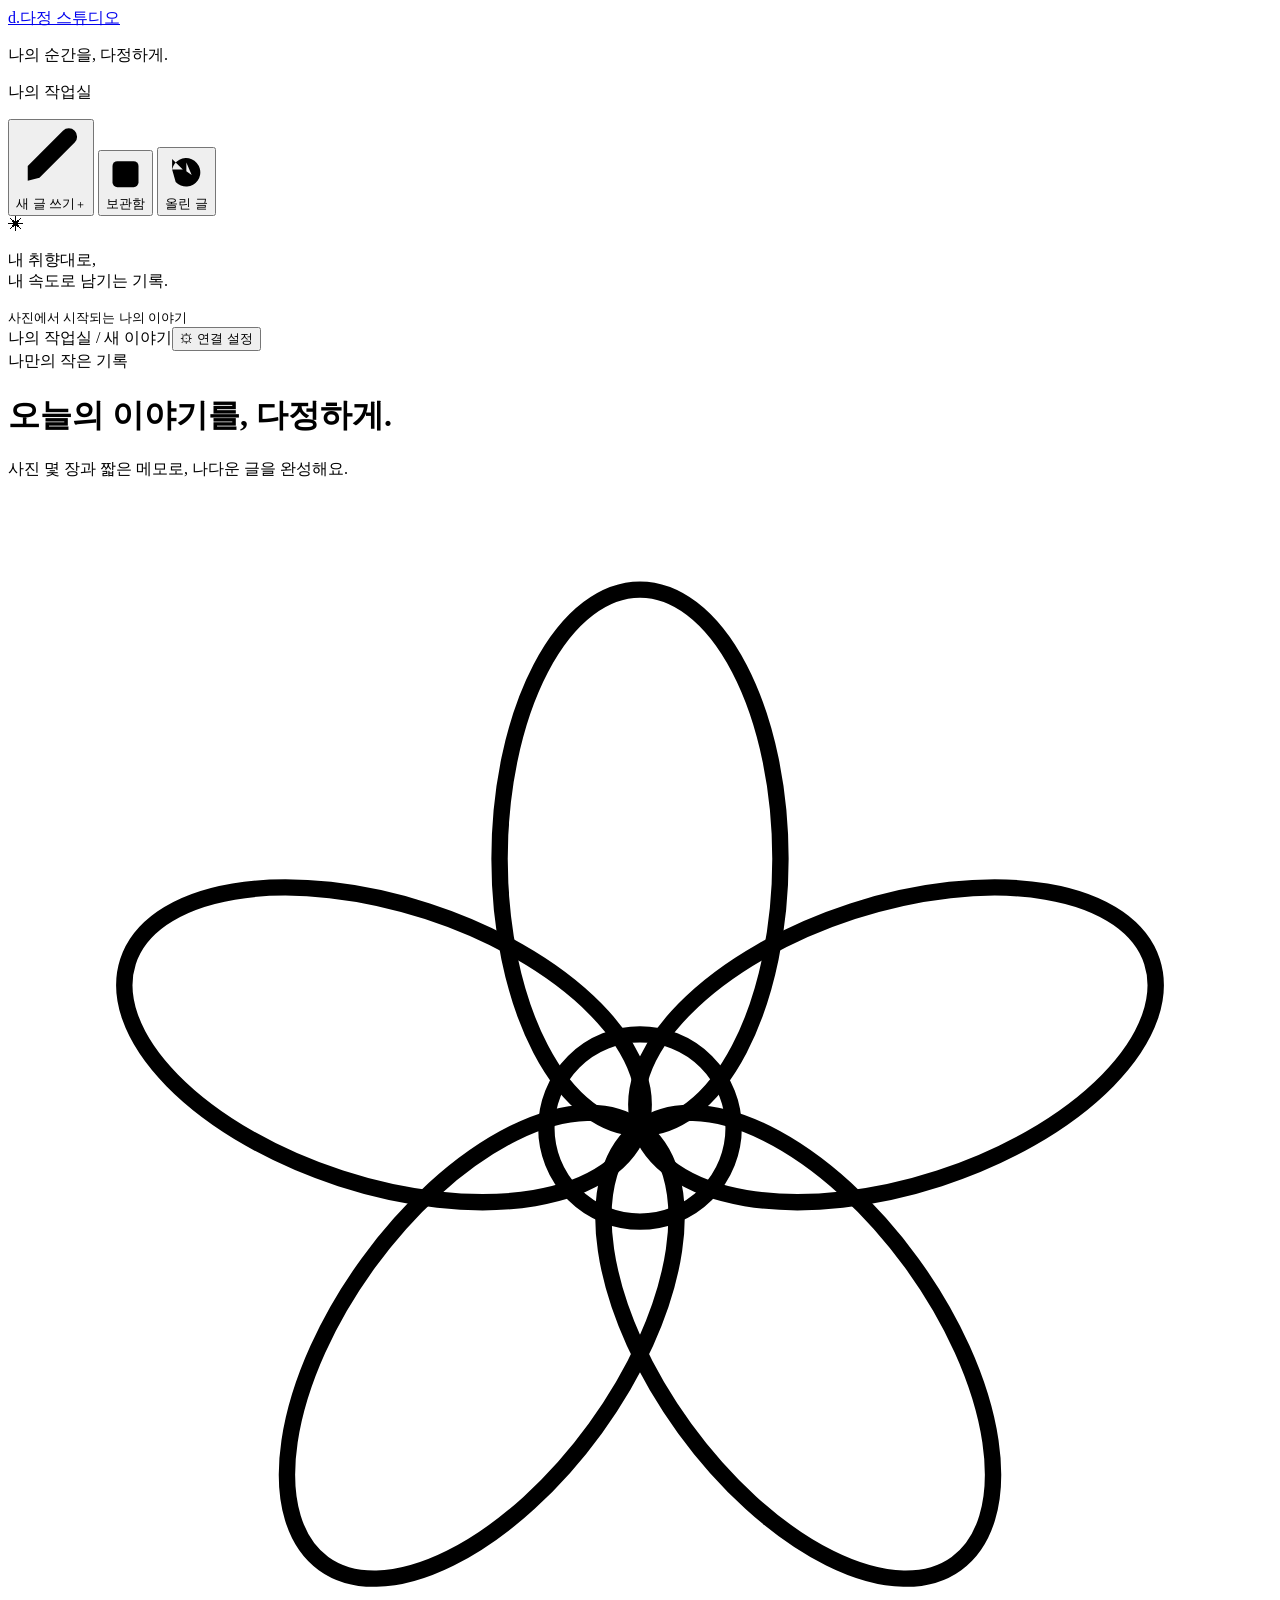
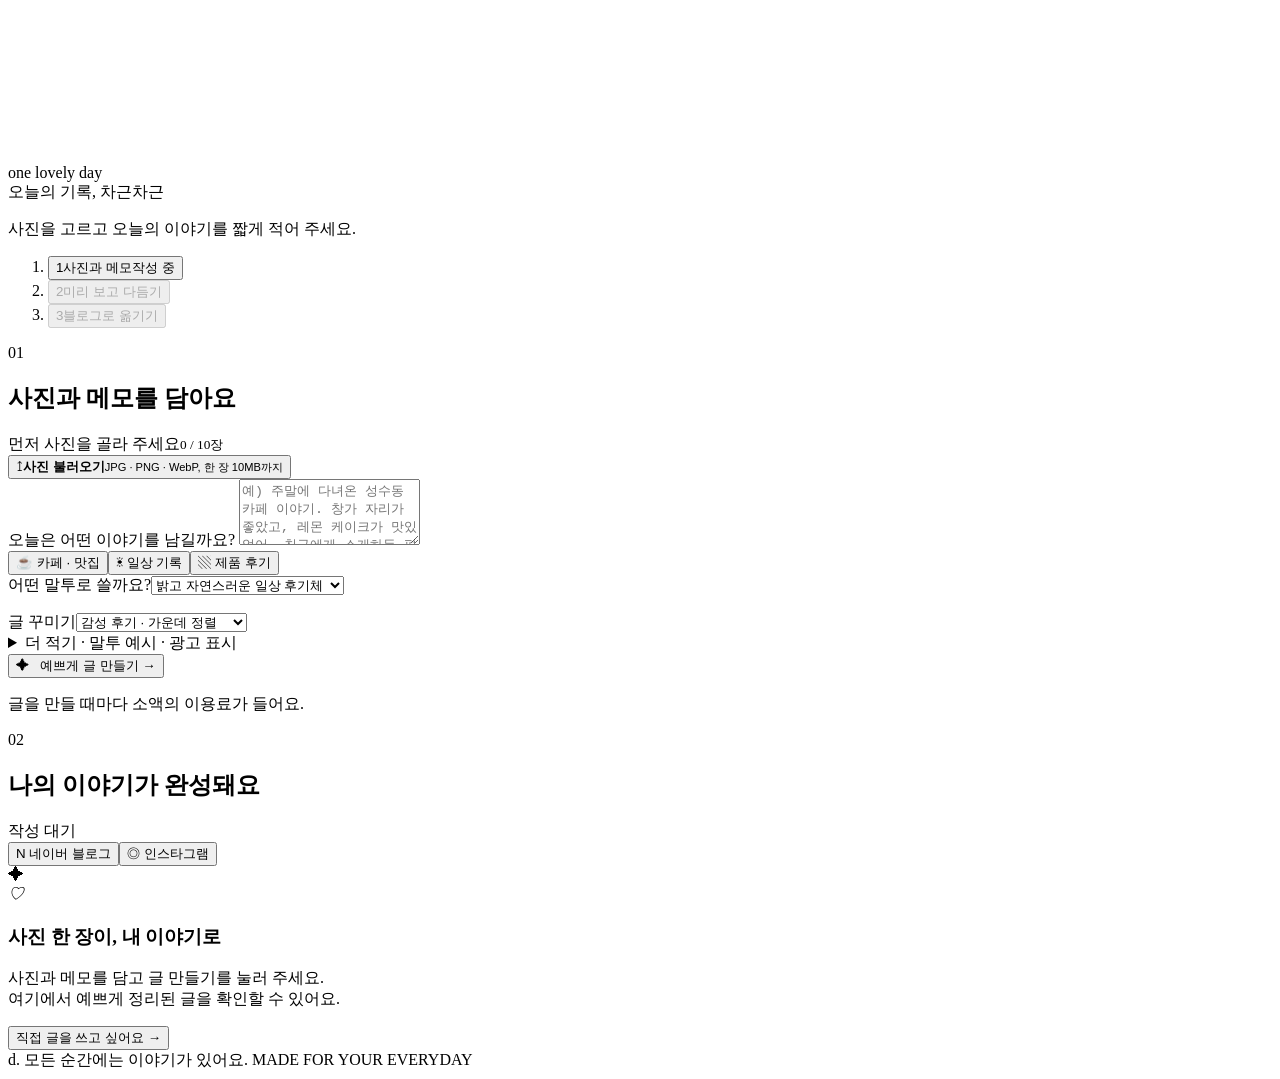
==== static/index.html @ 47d39258 "feat: add Dajeong content studio with Naver helper and refined UI" ====
<!doctype html>
<html lang="ko"><head><meta charset="UTF-8"><meta name="viewport" content="width=device-width,initial-scale=1">
<meta name="studio-token" content="__STUDIO_TOKEN__"><title>다정 스튜디오 · 나의 이야기를 다정하게</title>
<link rel="stylesheet" href="/style.css"><script src="/app.js" defer></script></head><body>
<aside class="sidebar"><div class="brand-area"><a class="brand" href="/"><span class="brand-icon">d.</span><span>다정 스튜디오</span></a><p class="brand-note">나의 순간을, 다정하게.</p></div>
<nav class="side-nav" aria-label="작업실 메뉴"><p class="side-label">나의 작업실</p>
<button class="nav active" id="newDraft"><svg viewBox="0 0 24 24" aria-hidden="true"><path d="m15 5 4 4M4 20l4-1L20 7a2.8 2.8 0 0 0-4-4L4 15z"/></svg><span class="nav-label">새 글 쓰기</span><small>＋</small></button>
<button class="nav" id="showDrafts"><svg viewBox="0 0 24 24" aria-hidden="true"><rect x="4" y="5" width="16" height="16" rx="3"/><path d="M8 3v4m8-4v4M8 11h8m-8 4h5"/></svg><span class="nav-label">보관함</span></button>
<button class="nav" id="showHistory"><svg viewBox="0 0 24 24" aria-hidden="true"><path d="M4 11a8 8 0 1 1 2 7M4 5v6h6m2-4v5l3 2"/></svg><span class="nav-label">올린 글</span></button></nav>
<div class="side-bottom"><span class="side-flower" aria-hidden="true">✳</span><p>내 취향대로,<br>내 속도로 남기는 기록.</p><small>사진에서 시작되는 나의 이야기</small></div></aside>
<div class="workspace"><header><span>나의 작업실 <span class="muted">/</span> 새 이야기</span><button class="quiet" id="settingsButton">⚙ 연결 설정</button></header><main>
<div class="intro"><div><div class="eyebrow">나만의 작은 기록</div><h1>오늘의 이야기를, <span>다정하게.</span></h1><p>사진 몇 장과 짧은 메모로, 나다운 글을 완성해요.</p></div><div class="intro-flower" aria-hidden="true"><svg viewBox="0 0 108 108"><g fill="none" stroke="currentColor" stroke-width="1.4"><ellipse cx="54" cy="31" rx="12" ry="23"/><ellipse cx="54" cy="31" rx="12" ry="23" transform="rotate(72 54 54)"/><ellipse cx="54" cy="31" rx="12" ry="23" transform="rotate(144 54 54)"/><ellipse cx="54" cy="31" rx="12" ry="23" transform="rotate(216 54 54)"/><ellipse cx="54" cy="31" rx="12" ry="23" transform="rotate(288 54 54)"/><circle cx="54" cy="54" r="8"/></g></svg><span>one lovely day</span></div></div>
<div class="notice" id="connectionNotice" hidden></div>
<nav class="workflow" aria-label="글 작성 순서" id="workflow"><div class="workflow-heading"><span id="workflowCaption">오늘의 기록, 차근차근</span><p id="workflowHint" role="status" aria-live="polite">사진을 고르고 오늘의 이야기를 짧게 적어 주세요.</p></div>
<ol class="steps"><li><button class="step-button is-current" data-step="1" aria-controls="composeCard" aria-current="step"><span class="step-mark">1</span><span class="step-label">사진과 메모</span><span class="step-state">작성 중</span></button></li><li><button class="step-button" data-step="2" aria-controls="resultCard" disabled><span class="step-mark">2</span><span class="step-label">미리 보고 다듬기</span><span class="step-state"></span></button></li><li><button class="step-button" data-step="3" aria-controls="publishArea" disabled><span class="step-mark">3</span><span class="step-label" id="lastStepLabel">블로그로 옮기기</span><span class="step-state"></span></button></li></ol></nav>
<div class="columns"><section class="card compose" id="composeCard"><div class="card-heading"><span class="number">01</span><h2>사진과 메모를 담아요</h2></div>
<div class="label-row"><label class="field-label" for="photos">먼저 사진을 골라 주세요</label><small id="photoCount">0 / 10장</small></div>
<button type="button" class="upload-zone" id="dropzone" aria-controls="photos"><span class="upload-icon">↥</span><strong>사진 불러오기</strong><small>JPG · PNG · WebP, 한 장 10MB까지</small></button>
<input id="photos" type="file" accept="image/jpeg,image/png,image/webp" multiple hidden>
<div id="photoGrid" class="photo-grid"></div><p class="hint" id="photoOrderHint" hidden>화살표로 사진 순서를 바꿀 수 있어요.</p>
<label class="field-label" for="prompt">오늘은 어떤 이야기를 남길까요?</label>
<textarea id="prompt" maxlength="6000" rows="4" placeholder="예) 주말에 다녀온 성수동 카페 이야기. 창가 자리가 좋았고, 레몬 케이크가 맛있었어. 친구에게 소개하듯 편안하게 써줘."></textarea>


<div class="examples"><button data-example="카페">☕ 카페 · 맛집</button><button data-example="일상">☀ 일상 기록</button><button data-example="제품">▧ 제품 후기</button></div>
<div class="two-fields"><div><label class="field-label" for="tone">어떤 말투로 쓸까요?</label><select id="tone"><option data-guide="짧은 줄과 넉넉한 여백의 밝고 다정한 해요체. ㅎㅎ·ㅋㅋ 같은 표현은 글 전체 1~2번, 이모지는 2~4개 이내에서 자연스럽게 쓴다. &#x27;~했어요&#x27;, &#x27;~더라고요&#x27;, &#x27;~좋았던 포인트&#x27;처럼 편안하게 쓰되, 젊은 여성이라는 신상이나 동행인·방문 경험을 만들어 넣지 않는다. 사진마다 관찰이나 사용자가 직접 준 감상을 2~4개의 짧은 줄로 연결한다. 과장된 애교·과한 유행어·상투적 홍보는 피한다.">밝고 자연스러운 일상 후기체</option><option data-guide="부드러운 존댓말과 짧은 문장. 감탄과 수식은 절제한다.">따뜻하고 자연스럽게</option><option data-guide="친구에게 추천하는 대화체. 과장하거나 실제로 없는 경험을 추가하지 않는다.">친구에게 말하듯 발랄하게</option><option data-guide="감탄사·이모지 없이 관찰과 느낀 점을 담백하게 쓴다.">담백하고 차분하게</option><option data-guide="확인된 정보·직접 느낀 장점·아쉬운 점을 구분하고 모르는 항목은 생략한다.">정보가 잘 정리된 꼼꼼한 리뷰</option><option data-guide="부담 없는 존댓말로 작은 팁을 건네듯 쓴다. 가족·연령·관계를 지어내지 않는다.">친한 언니처럼 다정하게</option><option data-guide="주어진 경험만 시간 흐름에 따라 편안하게 기록한다.">소소한 일기처럼 편안하게</option><option data-guide="짧은 문장과 가벼운 언어유희를 사용한다. 가짜 대화나 일화는 만들지 않는다.">짧고 위트 있게</option><option data-guide="확인된 장면의 색감·분위기를 중심으로 여운을 남긴다. 사건이나 배경은 만들지 않는다.">감성적인 에세이처럼</option><option data-guide="제공된 실제 장단점을 균형 있게 쓴다. 내돈내산·협찬 여부는 선택한 표시만 따른다.">솔직한 장단점 중심으로</option><option data-guide="군더더기를 줄이고 핵심 정보를 한 문단에 하나씩 배치한다.">정보 중심으로 간결하게</option><option data-guide="명확한 소제목·자연스러운 전환·정확한 어휘로 정돈한다. 전문가 자격을 주장하지 않는다.">전문 에디터처럼 정돈되게</option><option data-guide="사용자가 확인한 동선과 장소 정보로 현장감을 전한다. 영업시간·교통·주소는 추측하지 않는다.">여행 가이드처럼 생생하게</option><option data-guide="일관된 해요체로 예의를 갖추고 편하게 읽히게 쓴다.">차분한 존댓말로</option><option data-guide="일관된 부드러운 반말로 쓴다. 명령조나 과한 친밀감은 피한다.">친근한 반말로</option><option data-guide="이모지·장식 기호·느낌표 반복 없이 깔끔한 존댓말로 쓴다.">이모지 없이 깔끔하게</option><option data-guide="짧은 호흡과 자연스러운 줄바꿈, 필요한 이모지 1~3개로 경쾌하게 쓴다.">밝고 경쾌한 인스타 감성으로</option></select><p id="toneGuide" class="hint"></p></div><div><label class="field-label" for="template">글 꾸미기</label><select id="template"><option value="reference">감성 후기 · 가운데 정렬</option><option value="clean">깔끔한 정보글 · 왼쪽 정렬</option></select></div></div>


<details class="more-options" id="moreOptions"><summary>더 적기 · 말투 예시 · 광고 표시</summary><label class="field-label" for="facts" style="margin-top:18px">꼭 넣고 싶은 이야기 <small>선택</small></label>
<textarea id="facts" maxlength="4000" rows="3" style="width:100%;border:1px solid #e4e8df;border-radius:8px;padding:12px" placeholder="예) 토요일에 다녀왔어요. 크림라떼가 고소했고 창가 자리가 좋았어요."></textarea><label class="field-label" for="disclosure" style="margin-top:15px">광고·제품 제공 표시</label>
<select id="disclosure" style="width:100%;padding:10px;border:1px solid #e4e8df;border-radius:6px"><option value="none">해당 없음</option><option value="gifted">제품을 제공받았어요</option><option value="paid">광고비를 받았어요</option></select><details class="style-details"><summary>내 말투도 알려줄래요 <small>선택</small></summary><label for="style" class="sr-only">평소 쓰는 글 예시</label><textarea id="style" rows="3" maxlength="3000" placeholder="평소 내가 쓰던 글을 조금 붙여 넣어 주세요. 말투를 참고해요."></textarea></details><label class="research"><input type="checkbox" id="research"><span><strong>필요한 정보도 찾아서 담기</strong><small>웹에서 자료를 찾아 출처와 함께 정리해요.</small></span><span class="spark">✦</span></label></details><button class="primary generate" id="generate">✦ &nbsp; 예쁘게 글 만들기 <span>→</span></button>
<p class="under-button">글을 만들 때마다 소액의 이용료가 들어요.</p></section>
<section class="card result" id="resultCard"><div class="card-heading"><span class="number">02</span><h2>나의 이야기가 완성돼요</h2><span class="save-indicator" id="saveState">작성 대기</span></div>
<div class="tabs" role="tablist"><button class="tab active" id="blogTab" role="tab" aria-selected="true"><span class="naver-dot">N</span> 네이버 블로그</button><button class="tab" id="instaTab" role="tab" aria-selected="false"><span class="insta-dot">◎</span> 인스타그램</button></div>
<div id="emptyResult" class="empty-result"><div class="paper-art"><span>✦</span><div></div><div></div><div></div><i>♡</i></div><h3>사진 한 장이, 내 이야기로</h3><p>사진과 메모를 담고 글 만들기를 눌러 주세요.<br>여기에서 예쁘게 정리된 글을 확인할 수 있어요.</p><button class="text-button" id="manualStart">직접 글을 쓰고 싶어요 →</button></div>
<div id="editor" hidden><div class="editor-toolbar"><small id="editorLabel">블로그 초안</small><button class="quiet" id="previewToggle">미리보기</button></div>
<div id="editFields"><label class="sr-only" for="title">블로그 제목</label><input id="title" class="title-input" maxlength="200" placeholder="이야기의 제목을 적어 주세요"><label class="sr-only" for="body">본문</label><textarea id="body" class="body-input" rows="18" placeholder="이야기를 적어 주세요. 사진 위치는 미리보기에서 확인할 수 있어요."></textarea></div>
<div id="preview" class="preview" hidden></div><div class="editor-footer"><small id="charCount">0자</small><small id="editorHint">제목과 본문을 자유롭게 다듬어 주세요.</small></div>
<div id="qualityBox" class="notice" hidden></div><details class="small-details"><summary>이용 내역</summary><p id="generationInfo" class="hint"></p></details><details id="sourceDetails" class="small-details" hidden><summary>참고한 정보 보기</summary><div id="sourceBox" class="sources"></div></details><div class="actions" style="flex-wrap:wrap"><button class="secondary" id="review">발행 전 점검</button><button class="secondary" id="save">글 보관하기</button><button class="secondary" id="copy">본문 복사</button><button class="secondary" id="export">파일로 보관</button></div>
<div id="naverDiagnostic" class="notice" hidden></div><div id="jobProgress" class="notice" role="status" aria-live="polite" hidden></div><div class="publish-area" id="publishArea"><p><span class="green-dot"></span><strong id="publishLabel">블로그에 이야기 담기</strong></p><small id="publishHint">평소 쓰는 네이버로 글과 사진을 옮겨드려요. 확인 후 발행만 눌러 주세요.</small><details id="naverTestControls" class="helper-options"><summary>도우미 옵션 · 코드로 옮기기</summary><label style="display:block;margin-top:12px;font-size:12px"><input type="checkbox" id="naverRepeat"> 같은 글 다시 넣기 · 빈 편집기에서 재시험</label><button class="secondary" id="naverManual" style="margin-top:10px">전달 코드로 직접 옮기기</button><p class="hint">입력이 멈추면 아래 진단 결과에서 이유와 멈춘 단계를 확인하세요.</p></details><button id="publish" class="publish-button">블로그로 옮기기 ↗</button></div></div></section></div>
<footer><span class="mini-brand">d.</span> 모든 순간에는 이야기가 있어요. <span class="footer-right">MADE FOR YOUR EVERYDAY</span></footer></main></div>
<dialog id="modal"><div class="modal-heading"><h2 id="modalTitle"></h2><button id="closeModal" aria-label="닫기">×</button></div><div id="modalBody"></div></dialog><div id="toast" role="status" aria-live="polite"></div>
</body></html>
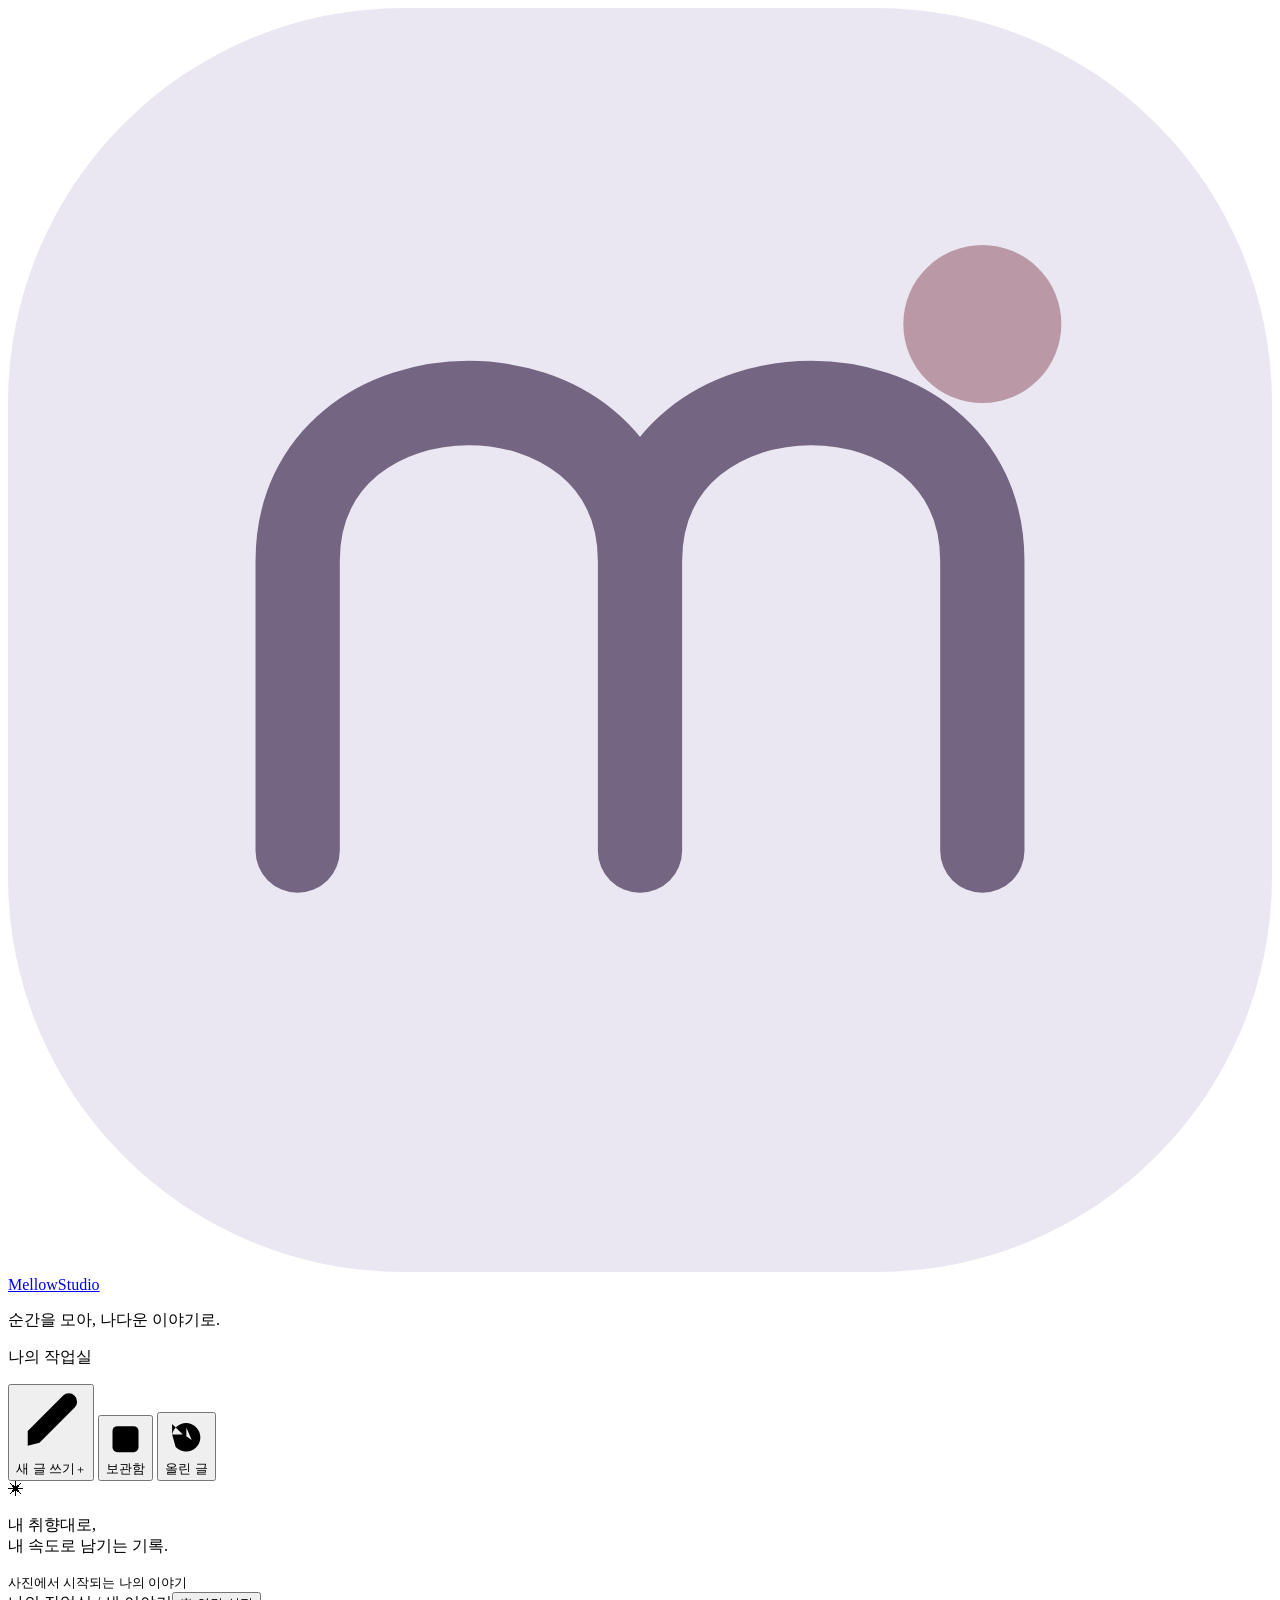
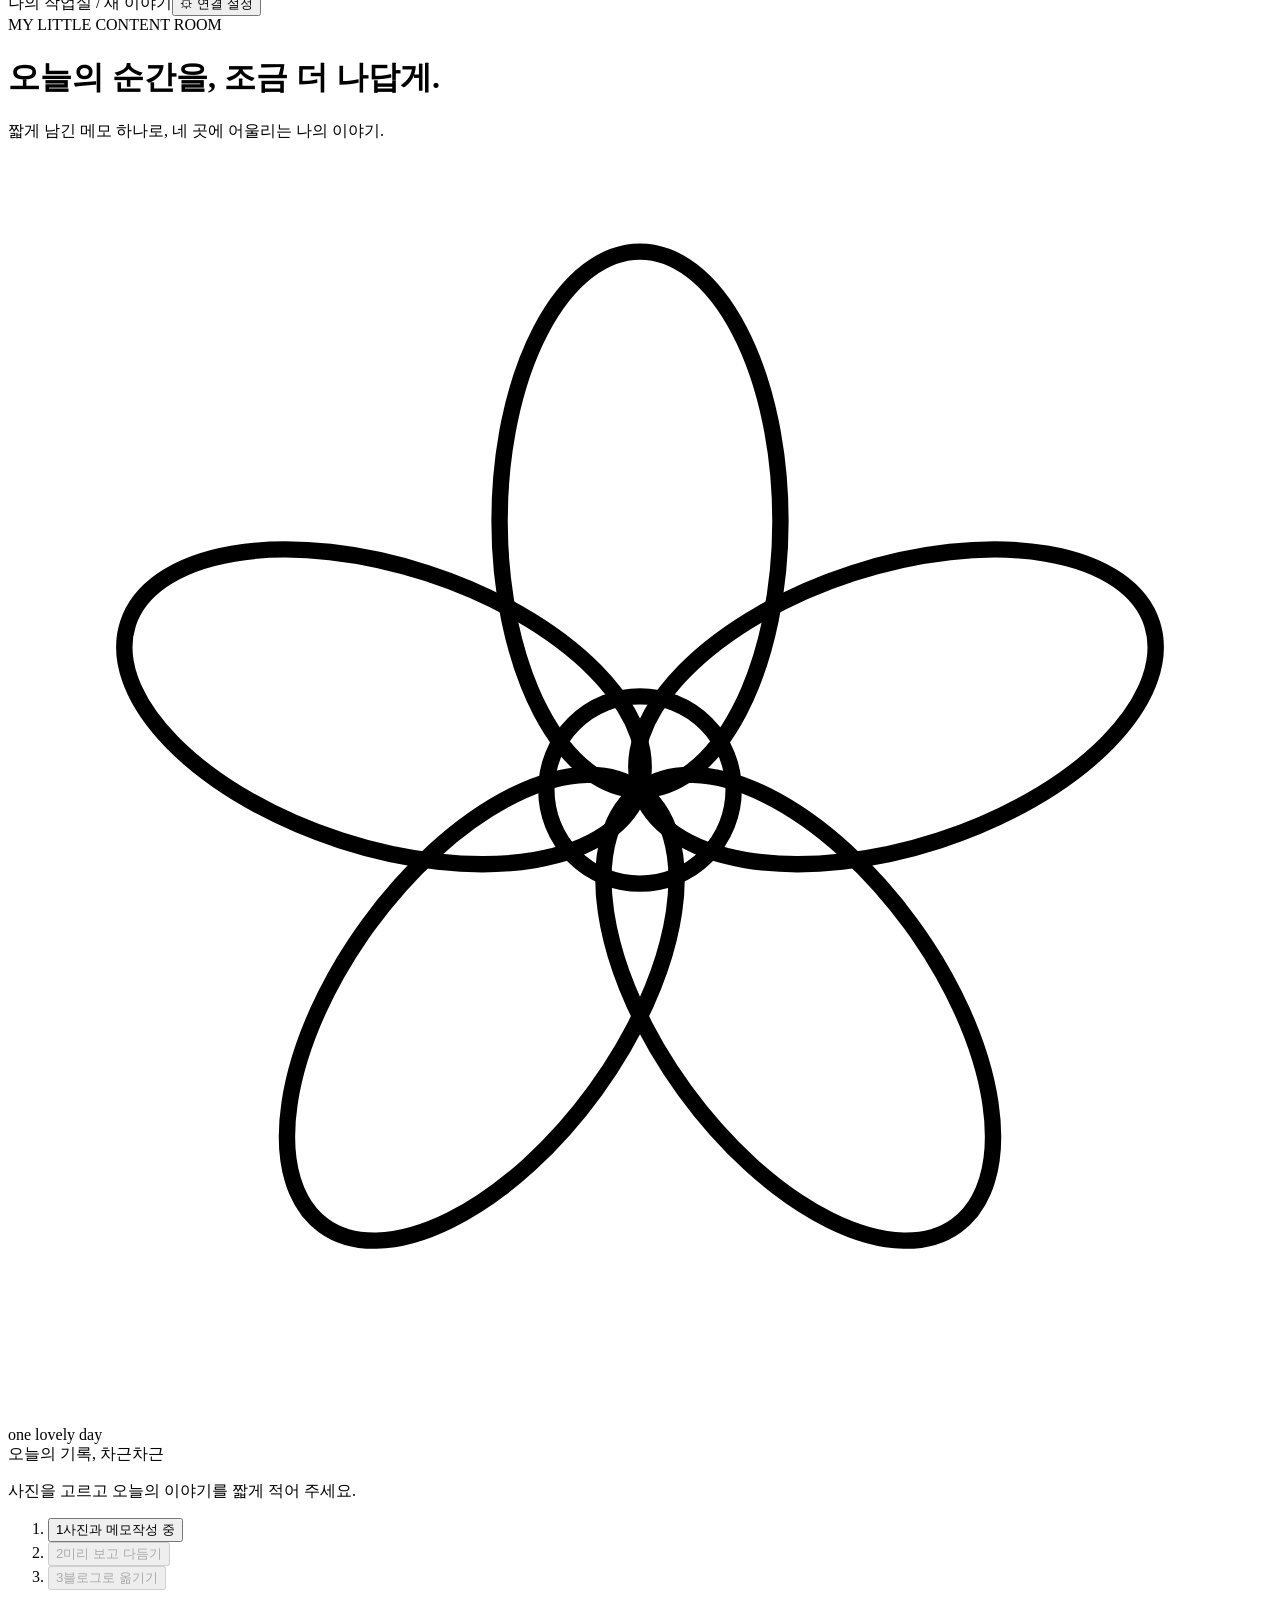
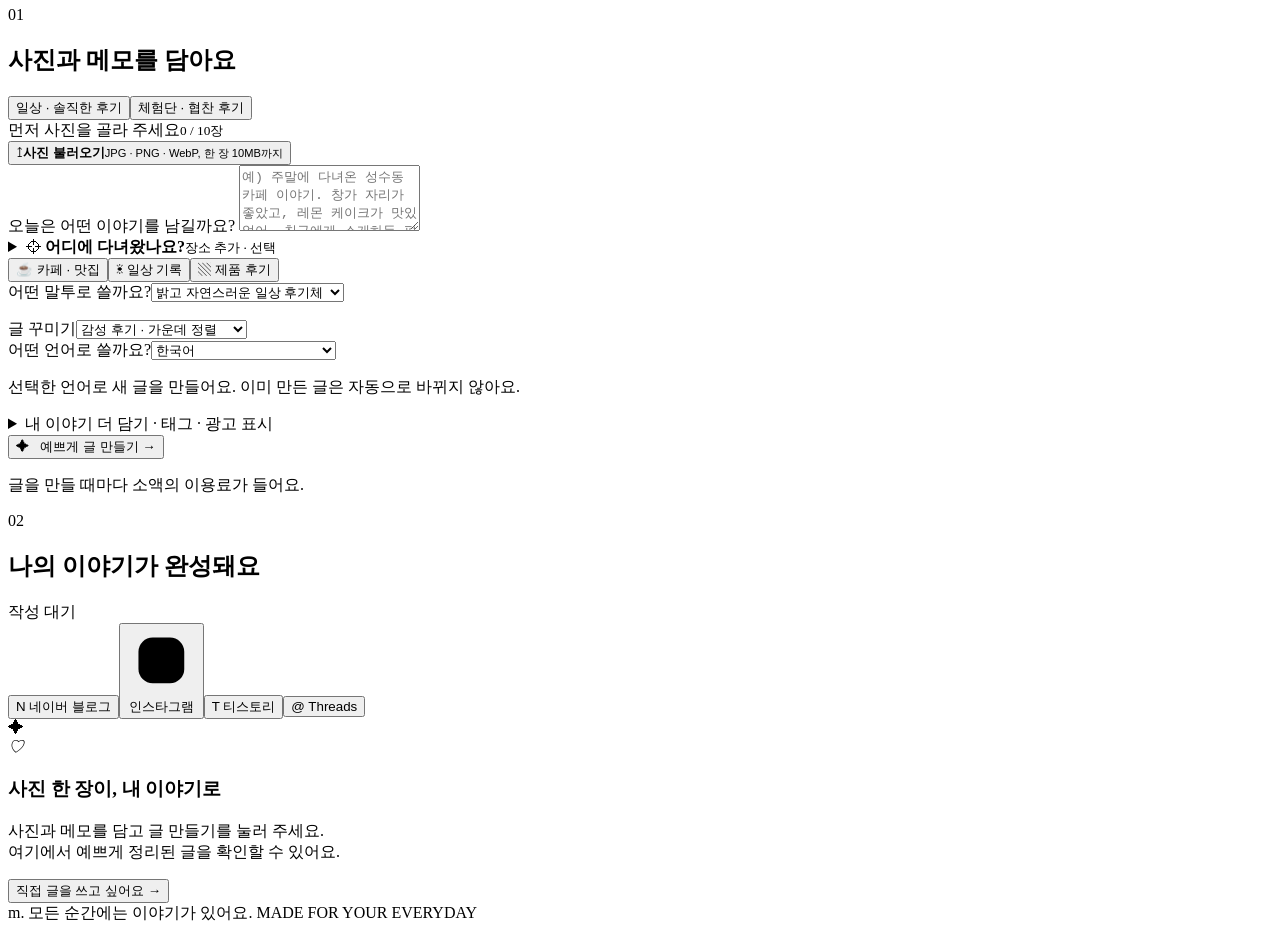
==== commit 57a9fcd4: "26.11.17 티스토리 스래드 추가 및 UI업데이트" ====
--- a/static/index.html
+++ b/static/index.html
@@ -1,43 +1,67 @@
 <!doctype html>
 <html lang="ko"><head><meta charset="UTF-8"><meta name="viewport" content="width=device-width,initial-scale=1">
-<meta name="studio-token" content="__STUDIO_TOKEN__"><title>다정 스튜디오 · 나의 이야기를 다정하게</title>
-<link rel="stylesheet" href="/style.css"><script src="/app.js" defer></script></head><body>
-<aside class="sidebar"><div class="brand-area"><a class="brand" href="/"><span class="brand-icon">d.</span><span>다정 스튜디오</span></a><p class="brand-note">나의 순간을, 다정하게.</p></div>
+<meta name="studio-token" content="__STUDIO_TOKEN__"><title>Mellow Studio · 나다운 이야기를 만드는 곳</title>
+<link rel="icon" type="image/svg+xml" href="data:image/svg+xml,%3Csvg%20xmlns%3D%22http%3A%2F%2Fwww.w3.org%2F2000%2Fsvg%22%20viewBox%3D%220%200%2048%2048%22%3E%3Crect%20width%3D%2248%22%20height%3D%2248%22%20rx%3D%2215%22%20fill%3D%22%23ebe7f2%22%2F%3E%3Cpath%20d%3D%22M11%2032V21c0-8%2013-8%2013%200v11-11c0-8%2013-8%2013%200v11%22%20fill%3D%22none%22%20stroke%3D%22%23746583%22%20stroke-width%3D%223.2%22%20stroke-linecap%3D%22round%22%20stroke-linejoin%3D%22round%22%2F%3E%3Ccircle%20cx%3D%2237%22%20cy%3D%2212%22%20r%3D%223%22%20fill%3D%22%23bb98a5%22%2F%3E%3C%2Fsvg%3E"><link rel="stylesheet" href="/style.css"><script src="/app.js" defer></script></head><body>
+<aside class="sidebar"><div class="brand-area"><a class="brand" href="/"><span class="brand-icon"><svg aria-hidden="true" viewBox="0 0 48 48"><rect width="48" height="48" rx="15" fill="#ebe7f2"/><path d="M11 32V21c0-8 13-8 13 0v11-11c0-8 13-8 13 0v11" fill="none" stroke="#746583" stroke-width="3.2" stroke-linecap="round" stroke-linejoin="round"/><circle cx="37" cy="12" r="3" fill="#bb98a5"/></svg></span><span class="brand-wordmark"><span class="brand-name">Mellow</span><span class="brand-kind">Studio</span></span></a><p class="brand-note">순간을 모아, 나다운 이야기로.</p></div>
 <nav class="side-nav" aria-label="작업실 메뉴"><p class="side-label">나의 작업실</p>
 <button class="nav active" id="newDraft"><svg viewBox="0 0 24 24" aria-hidden="true"><path d="m15 5 4 4M4 20l4-1L20 7a2.8 2.8 0 0 0-4-4L4 15z"/></svg><span class="nav-label">새 글 쓰기</span><small>＋</small></button>
 <button class="nav" id="showDrafts"><svg viewBox="0 0 24 24" aria-hidden="true"><rect x="4" y="5" width="16" height="16" rx="3"/><path d="M8 3v4m8-4v4M8 11h8m-8 4h5"/></svg><span class="nav-label">보관함</span></button>
 <button class="nav" id="showHistory"><svg viewBox="0 0 24 24" aria-hidden="true"><path d="M4 11a8 8 0 1 1 2 7M4 5v6h6m2-4v5l3 2"/></svg><span class="nav-label">올린 글</span></button></nav>
 <div class="side-bottom"><span class="side-flower" aria-hidden="true">✳</span><p>내 취향대로,<br>내 속도로 남기는 기록.</p><small>사진에서 시작되는 나의 이야기</small></div></aside>
 <div class="workspace"><header><span>나의 작업실 <span class="muted">/</span> 새 이야기</span><button class="quiet" id="settingsButton">⚙ 연결 설정</button></header><main>
-<div class="intro"><div><div class="eyebrow">나만의 작은 기록</div><h1>오늘의 이야기를, <span>다정하게.</span></h1><p>사진 몇 장과 짧은 메모로, 나다운 글을 완성해요.</p></div><div class="intro-flower" aria-hidden="true"><svg viewBox="0 0 108 108"><g fill="none" stroke="currentColor" stroke-width="1.4"><ellipse cx="54" cy="31" rx="12" ry="23"/><ellipse cx="54" cy="31" rx="12" ry="23" transform="rotate(72 54 54)"/><ellipse cx="54" cy="31" rx="12" ry="23" transform="rotate(144 54 54)"/><ellipse cx="54" cy="31" rx="12" ry="23" transform="rotate(216 54 54)"/><ellipse cx="54" cy="31" rx="12" ry="23" transform="rotate(288 54 54)"/><circle cx="54" cy="54" r="8"/></g></svg><span>one lovely day</span></div></div>
+<div class="intro"><div><div class="eyebrow">MY LITTLE CONTENT ROOM</div><h1>오늘의 순간을, <span>조금 더 나답게.</span></h1><p>짧게 남긴 메모 하나로, 네 곳에 어울리는 나의 이야기.</p></div><div class="intro-flower" aria-hidden="true"><svg viewBox="0 0 108 108"><g fill="none" stroke="currentColor" stroke-width="1.4"><ellipse cx="54" cy="31" rx="12" ry="23"/><ellipse cx="54" cy="31" rx="12" ry="23" transform="rotate(72 54 54)"/><ellipse cx="54" cy="31" rx="12" ry="23" transform="rotate(144 54 54)"/><ellipse cx="54" cy="31" rx="12" ry="23" transform="rotate(216 54 54)"/><ellipse cx="54" cy="31" rx="12" ry="23" transform="rotate(288 54 54)"/><circle cx="54" cy="54" r="8"/></g></svg><span>one lovely day</span></div></div>
 <div class="notice" id="connectionNotice" hidden></div>
 <nav class="workflow" aria-label="글 작성 순서" id="workflow"><div class="workflow-heading"><span id="workflowCaption">오늘의 기록, 차근차근</span><p id="workflowHint" role="status" aria-live="polite">사진을 고르고 오늘의 이야기를 짧게 적어 주세요.</p></div>
 <ol class="steps"><li><button class="step-button is-current" data-step="1" aria-controls="composeCard" aria-current="step"><span class="step-mark">1</span><span class="step-label">사진과 메모</span><span class="step-state">작성 중</span></button></li><li><button class="step-button" data-step="2" aria-controls="resultCard" disabled><span class="step-mark">2</span><span class="step-label">미리 보고 다듬기</span><span class="step-state"></span></button></li><li><button class="step-button" data-step="3" aria-controls="publishArea" disabled><span class="step-mark">3</span><span class="step-label" id="lastStepLabel">블로그로 옮기기</span><span class="step-state"></span></button></li></ol></nav>
 <div class="columns"><section class="card compose" id="composeCard"><div class="card-heading"><span class="number">01</span><h2>사진과 메모를 담아요</h2></div>
+<div class="compose-mode" aria-label="글 종류"><button id="personalMode" type="button" class="mode-pill is-selected" aria-pressed="true">일상 · 솔직한 후기</button><button id="campaignMode" type="button" class="mode-pill" aria-pressed="false">체험단 · 협찬 후기</button></div><input id="campaignEnabled" type="checkbox" hidden>
+<details id="campaignPanel" class="campaign-panel" hidden open><summary class="mini-heading"><span class="pill-label">COLLAB NOTES</span><h3>업체가 부탁한 내용도, 빠짐없이</h3><p>업체 안내와 필수 미션 · 눌러서 펼치거나 접어요</p></summary>
+<div class="two-fields"><div><label class="field-label" for="campaign_brand">업체·제품 이름</label><input id="campaign_brand" maxlength="150" placeholder="예) 리골레토 시카고 피자"></div><div><label class="field-label" for="campaign_benefit">제공받은 내용</label><input id="campaign_benefit" maxlength="500" placeholder="예) 식사권 · 제품 · 이용권"></div></div>
+<label class="field-label" for="campaign_brief">업체 안내문 붙여넣기</label><textarea id="campaign_brief" maxlength="5000" rows="4" placeholder="업체에서 받은 안내·미션을 그대로 넣어 주세요. 실제 경험은 아래 메모에 따로 적어 주세요."></textarea>
+<div class="two-fields"><div><label class="field-label" for="title_keywords">제목에 꼭 넣을 키워드</label><input id="title_keywords" maxlength="500" placeholder="예) 대전피자맛집, 리골레토"></div><div><label class="field-label" for="body_keywords">본문에 꼭 넣을 키워드</label><input id="body_keywords" maxlength="1000" placeholder="예) 둔산동맛집, 시카고피자"></div></div><p class="hint">키워드 사이는 쉼표로 나눠 주세요. 문장에 자연스럽게 넣어 드려요.</p>
+<details class="campaign-fine"><summary>세부 미션도 있나요? · 필수 문구·사진·글자 수</summary><label class="field-label" for="required_phrases">그대로 들어가야 하는 문구</label><textarea id="required_phrases" maxlength="2000" rows="3" placeholder="한 줄에 한 문구씩 적어 주세요. 실제와 다른 내용은 넣지 마세요."></textarea><div class="mission-numbers"><label>본문 키워드, 각각<input id="keyword_min_count" type="number" value="1" min="1" max="5">회 이상</label><label>최소 본문<input id="campaign_min_chars" type="number" value="0" min="0" max="10000">자 · 공백 제외</label><label>최소 사진<input id="campaign_min_photos" type="number" value="0" min="0" max="10">장</label></div><p class="hint">최소 글자 수·사진 수 조건이 없다면 0으로 두세요.</p></details>
+<p class="campaign-footnote">제공받은 내용은 아래 ‘제공받은 내용’에서 선택해 주세요. 지도·링크·배너 삽입과 안내문의 세부 조건은 네이버에서 직접 확인해 주세요.</p></details>
 <div class="label-row"><label class="field-label" for="photos">먼저 사진을 골라 주세요</label><small id="photoCount">0 / 10장</small></div>
 <button type="button" class="upload-zone" id="dropzone" aria-controls="photos"><span class="upload-icon">↥</span><strong>사진 불러오기</strong><small>JPG · PNG · WebP, 한 장 10MB까지</small></button>
 <input id="photos" type="file" accept="image/jpeg,image/png,image/webp" multiple hidden>
 <div id="photoGrid" class="photo-grid"></div><p class="hint" id="photoOrderHint" hidden>화살표로 사진 순서를 바꿀 수 있어요.</p>
+<p class="notice" id="photoChangeHint" role="status" hidden>사진을 바꿨어요. 글 속 사진 설명과 순서도 함께 확인해 주세요.</p>
 <label class="field-label" for="prompt">오늘은 어떤 이야기를 남길까요?</label>
 <textarea id="prompt" maxlength="6000" rows="4" placeholder="예) 주말에 다녀온 성수동 카페 이야기. 창가 자리가 좋았고, 레몬 케이크가 맛있었어. 친구에게 소개하듯 편안하게 써줘."></textarea>
 
 
+<details id="placePanel" class="place-panel"><summary><span>⌖ <strong id="placeSummary">어디에 다녀왔나요?</strong></span><small>장소 추가 · 선택</small></summary>
+<p class="hint">같은 이름의 다른 지점이 섞이지 않도록, 장소와 주소를 함께 알려 주세요. 일상·제품 글은 건너뛰어도 좋아요.</p>
+<label class="field-label" for="placeQuery">장소 이름 + 지역 또는 지점</label><div class="place-search-row"><input id="placeQuery" maxlength="150" placeholder="예) 성수 퍼프아웃 · 부산 파라다이스호텔"><button type="button" id="placeSearch" class="secondary">장소 찾기</button></div>
+<p id="placeSearchStatus" class="hint" role="status" aria-live="polite">목록에서 이름과 주소를 확인한 뒤 골라 주세요. 웹 검색에는 소액의 AI 이용료가 들어요.</p><div id="placeResults" class="place-results" aria-label="장소 검색 결과"></div>
+<details id="placeManual" class="place-manual"><summary>찾는 곳이 없나요? 직접 적을게요</summary><label class="field-label" for="placeName">장소 이름 · 지점까지</label><input id="placeName" maxlength="150" placeholder="예) 퍼프아웃 성수점"><label class="field-label" for="placeAddress">전체 주소</label><input id="placeAddress" maxlength="300" placeholder="시·구·도로명과 번지까지 적어 주세요"><button type="button" id="placeUseManual" class="secondary">이 장소로 선택</button></details>
+</details><div id="selectedPlace" class="selected-place" hidden><div><small>이번 글의 장소</small><strong id="selectedPlaceName"></strong><p id="selectedPlaceAddress"></p></div><button id="placeClear" type="button" class="quiet">해제</button></div><p id="placeContextHint" class="hint" hidden></p>
 <div class="examples"><button data-example="카페">☕ 카페 · 맛집</button><button data-example="일상">☀ 일상 기록</button><button data-example="제품">▧ 제품 후기</button></div>
 <div class="two-fields"><div><label class="field-label" for="tone">어떤 말투로 쓸까요?</label><select id="tone"><option data-guide="짧은 줄과 넉넉한 여백의 밝고 다정한 해요체. ㅎㅎ·ㅋㅋ 같은 표현은 글 전체 1~2번, 이모지는 2~4개 이내에서 자연스럽게 쓴다. &#x27;~했어요&#x27;, &#x27;~더라고요&#x27;, &#x27;~좋았던 포인트&#x27;처럼 편안하게 쓰되, 젊은 여성이라는 신상이나 동행인·방문 경험을 만들어 넣지 않는다. 사진마다 관찰이나 사용자가 직접 준 감상을 2~4개의 짧은 줄로 연결한다. 과장된 애교·과한 유행어·상투적 홍보는 피한다.">밝고 자연스러운 일상 후기체</option><option data-guide="부드러운 존댓말과 짧은 문장. 감탄과 수식은 절제한다.">따뜻하고 자연스럽게</option><option data-guide="친구에게 추천하는 대화체. 과장하거나 실제로 없는 경험을 추가하지 않는다.">친구에게 말하듯 발랄하게</option><option data-guide="감탄사·이모지 없이 관찰과 느낀 점을 담백하게 쓴다.">담백하고 차분하게</option><option data-guide="확인된 정보·직접 느낀 장점·아쉬운 점을 구분하고 모르는 항목은 생략한다.">정보가 잘 정리된 꼼꼼한 리뷰</option><option data-guide="부담 없는 존댓말로 작은 팁을 건네듯 쓴다. 가족·연령·관계를 지어내지 않는다.">친한 언니처럼 다정하게</option><option data-guide="주어진 경험만 시간 흐름에 따라 편안하게 기록한다.">소소한 일기처럼 편안하게</option><option data-guide="짧은 문장과 가벼운 언어유희를 사용한다. 가짜 대화나 일화는 만들지 않는다.">짧고 위트 있게</option><option data-guide="확인된 장면의 색감·분위기를 중심으로 여운을 남긴다. 사건이나 배경은 만들지 않는다.">감성적인 에세이처럼</option><option data-guide="제공된 실제 장단점을 균형 있게 쓴다. 내돈내산·협찬 여부는 선택한 표시만 따른다.">솔직한 장단점 중심으로</option><option data-guide="군더더기를 줄이고 핵심 정보를 한 문단에 하나씩 배치한다.">정보 중심으로 간결하게</option><option data-guide="명확한 소제목·자연스러운 전환·정확한 어휘로 정돈한다. 전문가 자격을 주장하지 않는다.">전문 에디터처럼 정돈되게</option><option data-guide="사용자가 확인한 동선과 장소 정보로 현장감을 전한다. 영업시간·교통·주소는 추측하지 않는다.">여행 가이드처럼 생생하게</option><option data-guide="일관된 해요체로 예의를 갖추고 편하게 읽히게 쓴다.">차분한 존댓말로</option><option data-guide="일관된 부드러운 반말로 쓴다. 명령조나 과한 친밀감은 피한다.">친근한 반말로</option><option data-guide="이모지·장식 기호·느낌표 반복 없이 깔끔한 존댓말로 쓴다.">이모지 없이 깔끔하게</option><option data-guide="짧은 호흡과 자연스러운 줄바꿈, 필요한 이모지 1~3개로 경쾌하게 쓴다.">밝고 경쾌한 인스타 감성으로</option></select><p id="toneGuide" class="hint"></p></div><div><label class="field-label" for="template">글 꾸미기</label><select id="template"><option value="reference">감성 후기 · 가운데 정렬</option><option value="clean">깔끔한 정보글 · 왼쪽 정렬</option></select></div></div>
 
 
-<details class="more-options" id="moreOptions"><summary>더 적기 · 말투 예시 · 광고 표시</summary><label class="field-label" for="facts" style="margin-top:18px">꼭 넣고 싶은 이야기 <small>선택</small></label>
-<textarea id="facts" maxlength="4000" rows="3" style="width:100%;border:1px solid #e4e8df;border-radius:8px;padding:12px" placeholder="예) 토요일에 다녀왔어요. 크림라떼가 고소했고 창가 자리가 좋았어요."></textarea><label class="field-label" for="disclosure" style="margin-top:15px">광고·제품 제공 표시</label>
-<select id="disclosure" style="width:100%;padding:10px;border:1px solid #e4e8df;border-radius:6px"><option value="none">해당 없음</option><option value="gifted">제품을 제공받았어요</option><option value="paid">광고비를 받았어요</option></select><details class="style-details"><summary>내 말투도 알려줄래요 <small>선택</small></summary><label for="style" class="sr-only">평소 쓰는 글 예시</label><textarea id="style" rows="3" maxlength="3000" placeholder="평소 내가 쓰던 글을 조금 붙여 넣어 주세요. 말투를 참고해요."></textarea></details><label class="research"><input type="checkbox" id="research"><span><strong>필요한 정보도 찾아서 담기</strong><small>웹에서 자료를 찾아 출처와 함께 정리해요.</small></span><span class="spark">✦</span></label></details><button class="primary generate" id="generate">✦ &nbsp; 예쁘게 글 만들기 <span>→</span></button>
+<div class="language-options"><label class="field-label" for="language">어떤 언어로 쓸까요?</label><select id="language"><option value="ko">한국어</option><option value="en">English · 자연스러운 대화체</option></select><p class="hint" id="languageHint">선택한 언어로 새 글을 만들어요. 이미 만든 글은 자동으로 바뀌지 않아요.</p></div>
+<details class="more-options" id="moreOptions"><summary>내 이야기 더 담기 · 태그 · 광고 표시</summary><label class="field-label" for="hashtags">블로그 해시태그 <small>선택</small></label><input id="hashtags" maxlength="1500" placeholder="#대전피자맛집 #둔산동맛집 또는 쉼표로 구분"><div id="tagChips" class="tag-chips" aria-label="입력한 블로그 태그"></div><p class="hint">글을 만들거나 저장하면 본문 끝에 넣어요. 네이버 발행창의 태그는 ‘태그 복사’로 붙여넣을 수 있어요.</p><label class="field-label" for="facts" style="margin-top:18px">꼭 넣고 싶은 이야기 <small>선택</small></label>
+<textarea id="facts" maxlength="4000" rows="3" style="width:100%;border:1px solid #e4e8df;border-radius:8px;padding:12px" placeholder="예) 토요일에 다녀왔어요. 크림라떼가 고소했고 창가 자리가 좋았어요."></textarea><label class="field-label" for="disclosure" style="margin-top:15px">제공받은 내용</label>
+<select id="disclosure" aria-describedby="disclosureHelp" style="width:100%;padding:10px;border:1px solid #e4e8df;border-radius:6px"><option value="none">제공받은 내용 없음 · 직접 구매</option><option value="gifted">제품을 제공받았어요</option><option value="experience">식사·이용권을 제공받았어요</option><option value="paid">광고비를 받았어요</option></select><p id="disclosureHelp" class="hint">제품·식사·이용권·광고비를 받았다면 맞는 항목을 골라 주세요. 선택한 안내 문구를 글 첫머리에 넣어요. 직접 구매한 후기는 ‘일상·솔직한 후기’로 작성해 주세요.</p><details class="style-details"><summary>내 말투도 알려줄래요 <small>선택</small></summary><label for="style" class="sr-only">평소 쓰는 글 예시</label><textarea id="style" rows="3" maxlength="3000" placeholder="평소 내가 쓰던 글을 조금 붙여 넣어 주세요. 말투를 참고해요."></textarea></details><label class="research"><input type="checkbox" id="research"><span><strong>필요한 정보도 찾아서 담기</strong><small id="researchHint">선택한 장소가 있으면 그 주소를 기준으로 찾아요. 지점이 불분명한 정보는 빼요.</small></span><span class="spark">✦</span></label></details><button class="primary generate" id="generate">✦ &nbsp; 예쁘게 글 만들기 <span>→</span></button>
 <p class="under-button">글을 만들 때마다 소액의 이용료가 들어요.</p></section>
 <section class="card result" id="resultCard"><div class="card-heading"><span class="number">02</span><h2>나의 이야기가 완성돼요</h2><span class="save-indicator" id="saveState">작성 대기</span></div>
-<div class="tabs" role="tablist"><button class="tab active" id="blogTab" role="tab" aria-selected="true"><span class="naver-dot">N</span> 네이버 블로그</button><button class="tab" id="instaTab" role="tab" aria-selected="false"><span class="insta-dot">◎</span> 인스타그램</button></div>
+<section id="writingProgress" class="writing-progress" hidden aria-label="글 만들기 진행 상황">
+<div class="writing-orb" aria-hidden="true">✦</div><p class="writing-eyebrow">MADE FOR YOUR MOMENT</p>
+<h3 id="writingTitle">이야기를 만들고 있어요</h3><p id="writingMessage" role="status" aria-live="polite">사진과 메모를 준비하고 있어요.</p>
+<div class="writing-motion" role="progressbar" aria-label="글 만들기 진행 중"><span></span></div>
+<ol class="writing-stages"><li>사진·메모 준비</li><li>이야기 쓰기</li><li>말투 다듬기</li><li>마지막 확인</li></ol>
+<p id="writingElapsed" class="writing-elapsed"></p><p id="writingNote" class="writing-note">선택한 플랫폼에 어울리는 글만 만들어요.<br>사진과 내용에 따라 조금 더 걸릴 수 있어요.</p>
+</section>
+<div class="tabs" role="tablist"><button class="tab active" id="blogTab" role="tab" aria-selected="true"><span class="naver-dot">N</span> 네이버 블로그</button><button class="tab" id="instaTab" role="tab" aria-selected="false"><span class="insta-dot"><svg viewBox="0 0 24 24" aria-hidden="true"><rect x="4" y="4" width="16" height="16" rx="5"/><circle cx="12" cy="12" r="4"/><circle class="camera-dot" cx="17" cy="7" r="1"/></svg></span> 인스타그램</button><button class="tab" id="tistoryTab" role="tab" aria-selected="false"><span class="tistory-dot">T</span> 티스토리</button><button class="tab" id="threadsTab" role="tab" aria-selected="false"><span class="threads-icon">@</span> Threads</button></div>
+<div class="notice" id="threadsOptions" hidden><label for="threadsTone">Threads 말투</label><select id="threadsTone"><option value="casual">친구에게 툭 · 편한 반말</option><option value="polite">편하게 건네는 존댓말</option><option value="witty">짧고 센스 있게</option></select><small>새 글을 만들 때 적용해요. 본문은 광고 표시를 포함해 500자 이내예요.</small><label class="threads-photo-choice"><input type="checkbox" id="threadsPhotos" checked> 선택한 사진도 함께 발행하기</label><div class="threads-community"><label><input type="checkbox" id="threadsCommunity" checked> 스친 말투 살짝 · 스친들, 스친</label><label><input type="checkbox" id="threadsNetworking"> 먼저 인사하고 소통하고 싶어요</label><small>반말과 짧은 줄을 기본으로 써요. 실제로 하지 않은 맞팔·리포스트 완료나 약속은 만들지 않아요.</small></div><button class="secondary" id="threadsSettings">Threads 연결 설정</button></div>
+<div id="tistorySettings" class="notice" hidden><strong>글을 올릴 티스토리</strong><button type="button" class="secondary" id="detectTistory" style="margin:8px">열린 블로그 가져오기</button><p id="tistoryDetected" class="hint">티스토리 블로그나 관리 화면을 열고 버튼을 눌러 주세요.</p><details><summary>주소 직접 입력·확인</summary><label for="tistoryUrl" class="sr-only">내 티스토리 주소</label><input id="tistoryUrl" type="url" maxlength="200" placeholder="https://이름.tistory.com" style="width:100%;margin:8px 0;padding:10px;border:1px solid #dedfd8;border-radius:8px"></details><small>티스토리 원고를 따로 보관해요. 로그인 후 글·사진을 옮기고 마지막 발행은 직접 눌러 주세요.</small></div>
 <div id="emptyResult" class="empty-result"><div class="paper-art"><span>✦</span><div></div><div></div><div></div><i>♡</i></div><h3>사진 한 장이, 내 이야기로</h3><p>사진과 메모를 담고 글 만들기를 눌러 주세요.<br>여기에서 예쁘게 정리된 글을 확인할 수 있어요.</p><button class="text-button" id="manualStart">직접 글을 쓰고 싶어요 →</button></div>
-<div id="editor" hidden><div class="editor-toolbar"><small id="editorLabel">블로그 초안</small><button class="quiet" id="previewToggle">미리보기</button></div>
+<div id="platformEmpty" class="platform-empty" hidden><span aria-hidden="true">✦</span><h3 id="platformEmptyTitle">이 플랫폼 글은 아직 만들지 않았어요</h3><p>사진과 메모로 이곳에 어울리는 글만 추가해요.<br>이미 만든 다른 원고는 그대로 유지해요.</p><button id="platformGenerate" class="primary" type="button">이 플랫폼 글만 만들기</button><button id="platformWriteManual" class="quiet" type="button">직접 쓸게요</button></div><div id="editor" hidden><div class="editor-toolbar"><small id="editorLabel">블로그 초안</small><button class="quiet" id="previewToggle">미리보기</button></div>
 <div id="editFields"><label class="sr-only" for="title">블로그 제목</label><input id="title" class="title-input" maxlength="200" placeholder="이야기의 제목을 적어 주세요"><label class="sr-only" for="body">본문</label><textarea id="body" class="body-input" rows="18" placeholder="이야기를 적어 주세요. 사진 위치는 미리보기에서 확인할 수 있어요."></textarea></div>
 <div id="preview" class="preview" hidden></div><div class="editor-footer"><small id="charCount">0자</small><small id="editorHint">제목과 본문을 자유롭게 다듬어 주세요.</small></div>
-<div id="qualityBox" class="notice" hidden></div><details class="small-details"><summary>이용 내역</summary><p id="generationInfo" class="hint"></p></details><details id="sourceDetails" class="small-details" hidden><summary>참고한 정보 보기</summary><div id="sourceBox" class="sources"></div></details><div class="actions" style="flex-wrap:wrap"><button class="secondary" id="review">발행 전 점검</button><button class="secondary" id="save">글 보관하기</button><button class="secondary" id="copy">본문 복사</button><button class="secondary" id="export">파일로 보관</button></div>
-<div id="naverDiagnostic" class="notice" hidden></div><div id="jobProgress" class="notice" role="status" aria-live="polite" hidden></div><div class="publish-area" id="publishArea"><p><span class="green-dot"></span><strong id="publishLabel">블로그에 이야기 담기</strong></p><small id="publishHint">평소 쓰는 네이버로 글과 사진을 옮겨드려요. 확인 후 발행만 눌러 주세요.</small><details id="naverTestControls" class="helper-options"><summary>도우미 옵션 · 코드로 옮기기</summary><label style="display:block;margin-top:12px;font-size:12px"><input type="checkbox" id="naverRepeat"> 같은 글 다시 넣기 · 빈 편집기에서 재시험</label><button class="secondary" id="naverManual" style="margin-top:10px">전달 코드로 직접 옮기기</button><p class="hint">입력이 멈추면 아래 진단 결과에서 이유와 멈춘 단계를 확인하세요.</p></details><button id="publish" class="publish-button">블로그로 옮기기 ↗</button></div></div></section></div>
-<footer><span class="mini-brand">d.</span> 모든 순간에는 이야기가 있어요. <span class="footer-right">MADE FOR YOUR EVERYDAY</span></footer></main></div>
+<section id="campaignChecklist" class="campaign-checklist" hidden aria-label="체험단 미션 확인"></section><div id="qualityBox" class="notice" hidden></div><details class="small-details"><summary>이용 내역</summary><p id="generationInfo" class="hint"></p></details><details id="sourceDetails" class="small-details" hidden><summary>참고한 정보 보기</summary><div id="sourceBox" class="sources"></div></details><div class="actions" style="flex-wrap:wrap"><button class="secondary" id="review">발행 전 점검</button><button class="secondary" id="save">글 보관하기</button><button class="secondary" id="copy">본문 복사</button><button class="secondary" id="copyTags" hidden>태그 복사</button><button class="secondary" id="export">파일로 보관</button></div>
+<div id="naverDiagnostic" class="notice" hidden></div><div id="jobProgress" class="notice" role="status" aria-live="polite" hidden></div><div class="publish-area" id="publishArea"><p><span class="green-dot"></span><strong id="publishLabel">블로그에 이야기 담기</strong></p><small id="publishHint">평소 쓰는 네이버로 글과 사진을 옮겨드려요. 확인 후 발행만 눌러 주세요.</small><details id="naverTestControls" class="helper-options"><summary>도우미 옵션 · 코드로 옮기기</summary><label style="display:block;margin-top:12px;font-size:12px"><input type="checkbox" id="naverRepeat"> 같은 글 다시 넣기 · 빈 편집기에서 재시험</label><button class="secondary" id="naverManual" style="margin-top:10px">전달 코드로 직접 옮기기</button><p class="hint">입력이 멈추면 아래 진단 결과에서 이유와 멈춘 단계를 확인하세요.</p></details><button class="secondary" id="threadsManual" hidden>직접 작성 화면에서 이어 쓰기 ↗</button><button id="publish" class="publish-button">블로그로 옮기기 ↗</button></div></div></section></div>
+<footer><span class="mini-brand">m.</span> 모든 순간에는 이야기가 있어요. <span class="footer-right">MADE FOR YOUR EVERYDAY</span></footer></main></div>
 <dialog id="modal"><div class="modal-heading"><h2 id="modalTitle"></h2><button id="closeModal" aria-label="닫기">×</button></div><div id="modalBody"></div></dialog><div id="toast" role="status" aria-live="polite"></div>
 </body></html>
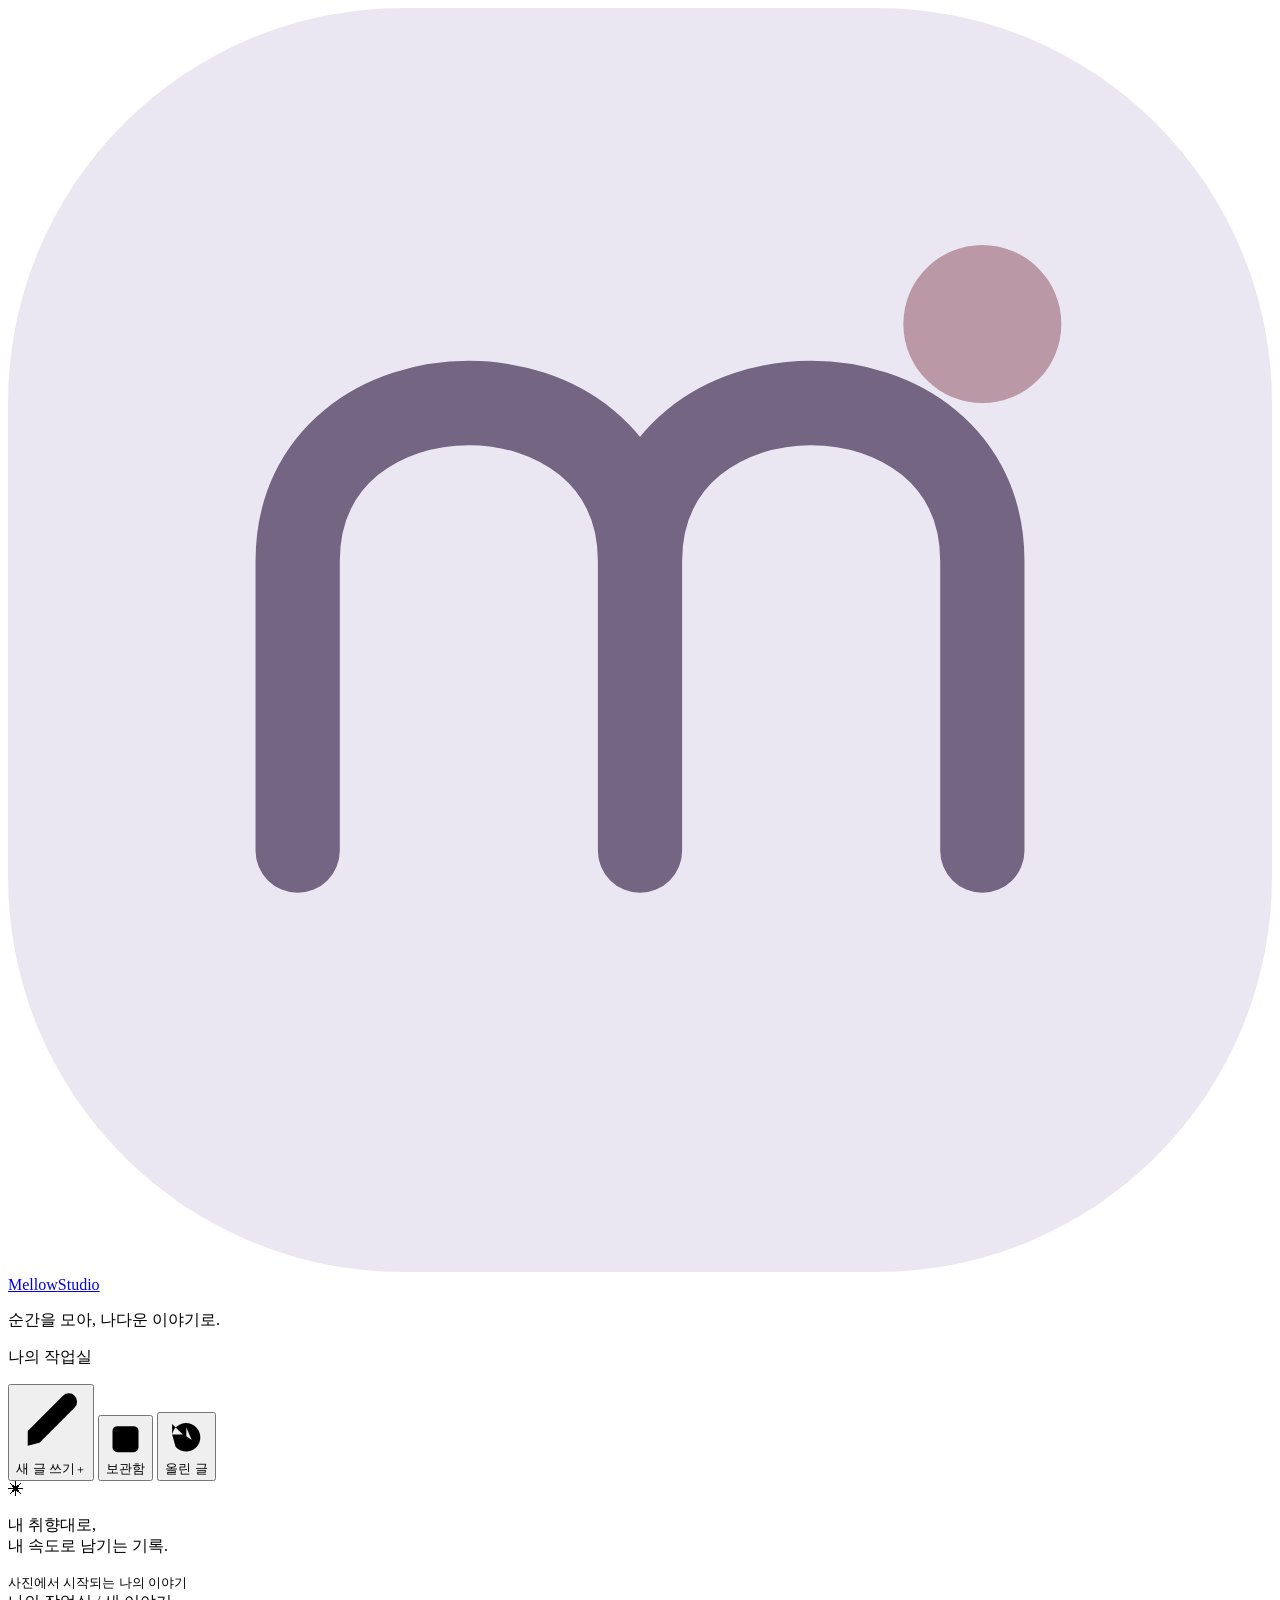
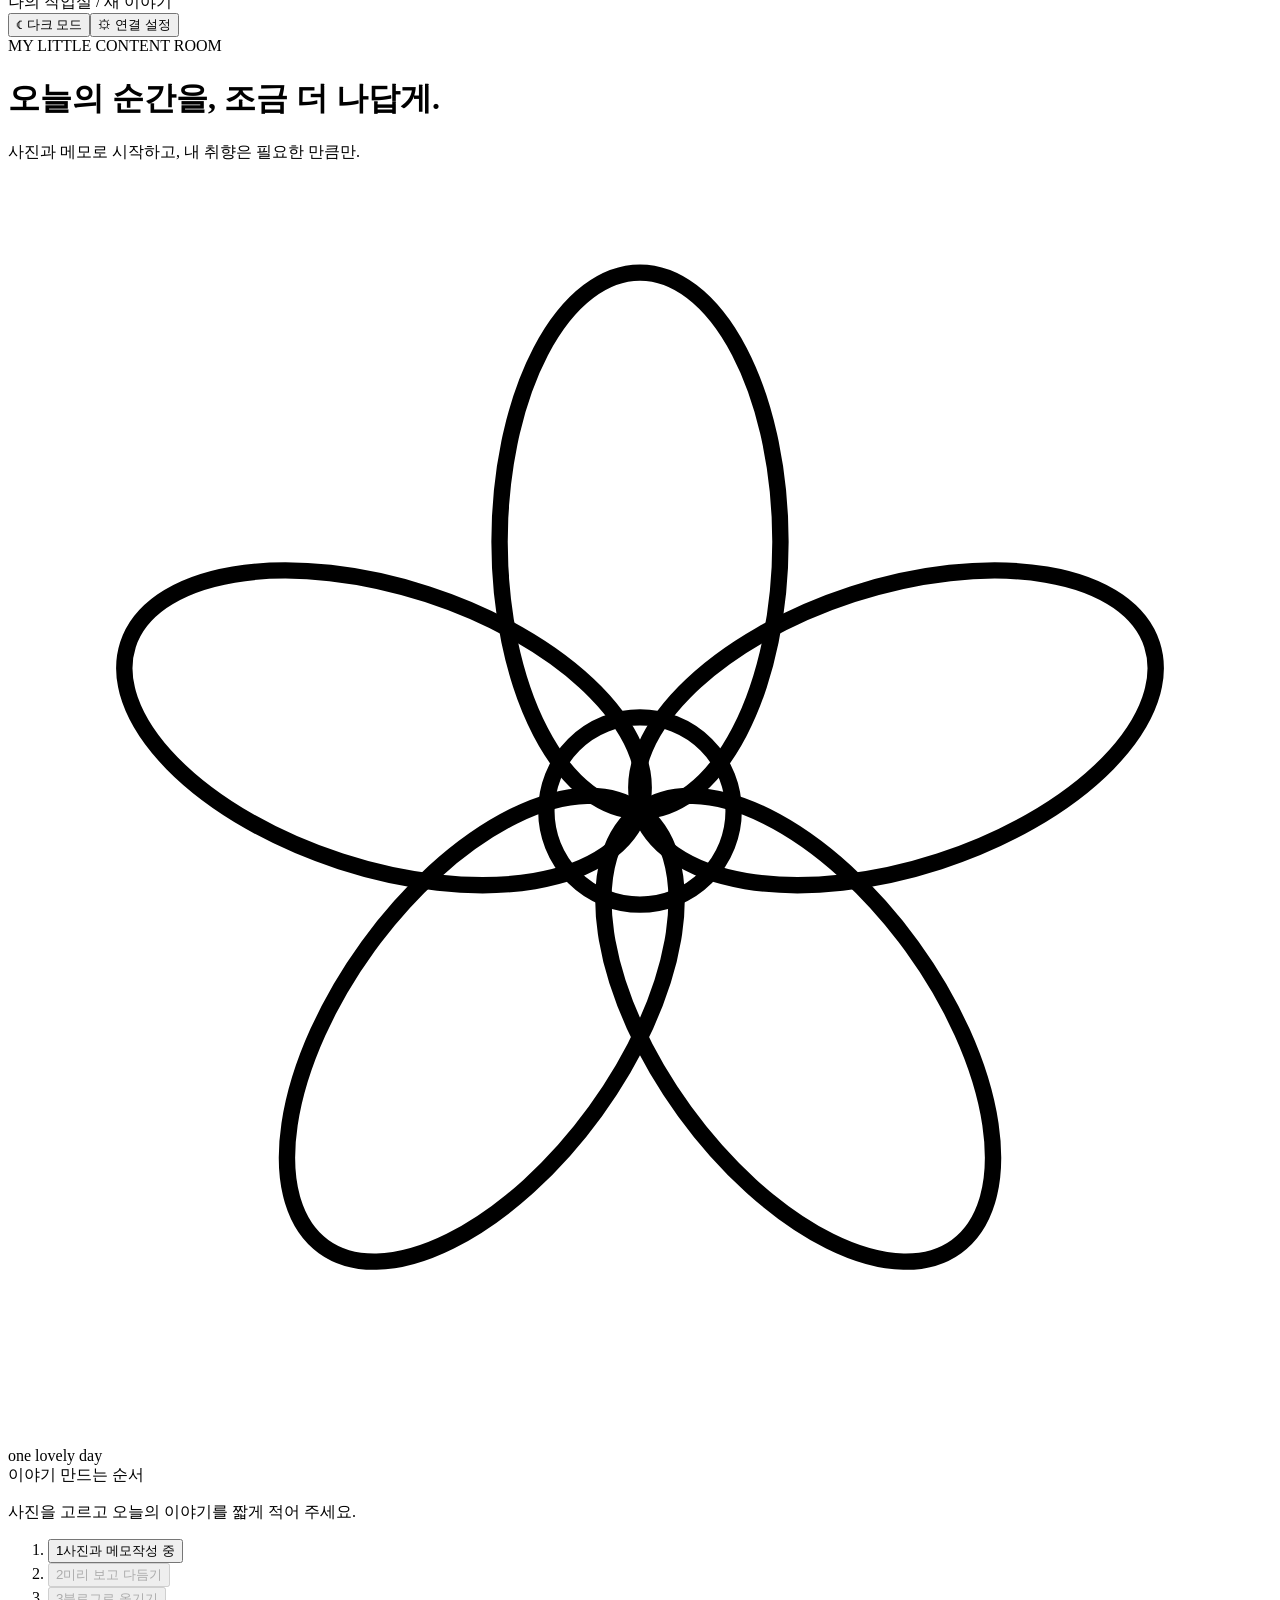
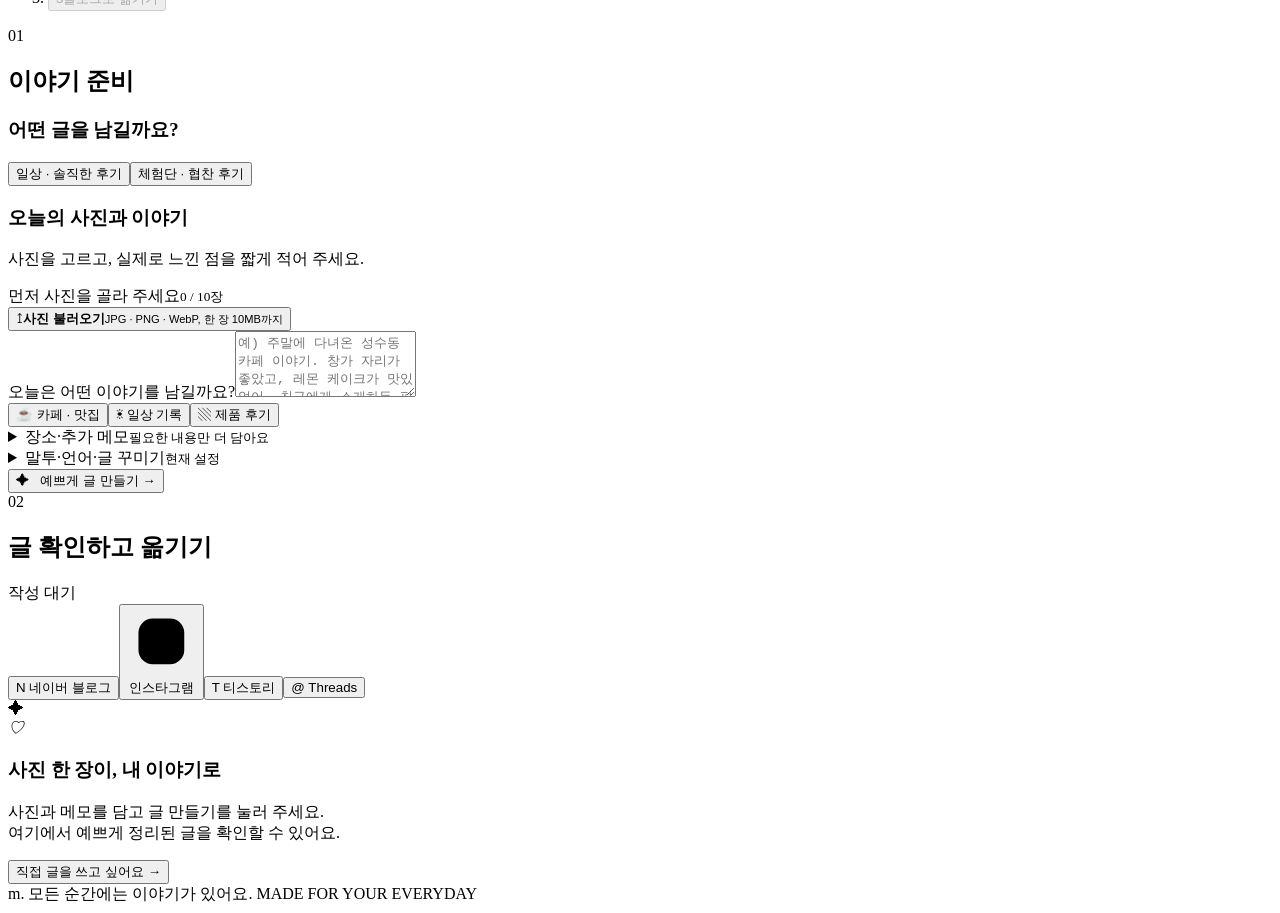
==== commit 2391136a: "26.11.18 AI모델개선" ====
--- a/static/index.html
+++ b/static/index.html
@@ -1,67 +1,47 @@
 <!doctype html>
 <html lang="ko"><head><meta charset="UTF-8"><meta name="viewport" content="width=device-width,initial-scale=1">
 <meta name="studio-token" content="__STUDIO_TOKEN__"><title>Mellow Studio · 나다운 이야기를 만드는 곳</title>
-<link rel="icon" type="image/svg+xml" href="data:image/svg+xml,%3Csvg%20xmlns%3D%22http%3A%2F%2Fwww.w3.org%2F2000%2Fsvg%22%20viewBox%3D%220%200%2048%2048%22%3E%3Crect%20width%3D%2248%22%20height%3D%2248%22%20rx%3D%2215%22%20fill%3D%22%23ebe7f2%22%2F%3E%3Cpath%20d%3D%22M11%2032V21c0-8%2013-8%2013%200v11-11c0-8%2013-8%2013%200v11%22%20fill%3D%22none%22%20stroke%3D%22%23746583%22%20stroke-width%3D%223.2%22%20stroke-linecap%3D%22round%22%20stroke-linejoin%3D%22round%22%2F%3E%3Ccircle%20cx%3D%2237%22%20cy%3D%2212%22%20r%3D%223%22%20fill%3D%22%23bb98a5%22%2F%3E%3C%2Fsvg%3E"><link rel="stylesheet" href="/style.css"><script src="/app.js" defer></script></head><body>
-<aside class="sidebar"><div class="brand-area"><a class="brand" href="/"><span class="brand-icon"><svg aria-hidden="true" viewBox="0 0 48 48"><rect width="48" height="48" rx="15" fill="#ebe7f2"/><path d="M11 32V21c0-8 13-8 13 0v11-11c0-8 13-8 13 0v11" fill="none" stroke="#746583" stroke-width="3.2" stroke-linecap="round" stroke-linejoin="round"/><circle cx="37" cy="12" r="3" fill="#bb98a5"/></svg></span><span class="brand-wordmark"><span class="brand-name">Mellow</span><span class="brand-kind">Studio</span></span></a><p class="brand-note">순간을 모아, 나다운 이야기로.</p></div>
+<link rel="icon" type="image/svg+xml" href="data:image/svg+xml,%3Csvg%20xmlns%3D%22http%3A%2F%2Fwww.w3.org%2F2000%2Fsvg%22%20viewBox%3D%220%200%2048%2048%22%3E%3Crect%20width%3D%2248%22%20height%3D%2248%22%20rx%3D%2215%22%20fill%3D%22%23ebe7f2%22%2F%3E%3Cpath%20d%3D%22M11%2032V21c0-8%2013-8%2013%200v11-11c0-8%2013-8%2013%200v11%22%20fill%3D%22none%22%20stroke%3D%22%23746583%22%20stroke-width%3D%223.2%22%20stroke-linecap%3D%22round%22%20stroke-linejoin%3D%22round%22%2F%3E%3Ccircle%20cx%3D%2237%22%20cy%3D%2212%22%20r%3D%223%22%20fill%3D%22%23bb98a5%22%2F%3E%3C%2Fsvg%3E"><script src="/theme.js"></script><link rel="stylesheet" href="/style.css"><script src="/app.js" defer=""></script></head><body>
+<aside class="sidebar"><div class="brand-area"><a class="brand" href="/"><span class="brand-icon"><svg aria-hidden="true" viewBox="0 0 48 48"><rect width="48" height="48" rx="15" fill="#ebe7f2"></rect><path d="M11 32V21c0-8 13-8 13 0v11-11c0-8 13-8 13 0v11" fill="none" stroke="#746583" stroke-width="3.2" stroke-linecap="round" stroke-linejoin="round"></path><circle cx="37" cy="12" r="3" fill="#bb98a5"></circle></svg></span><span class="brand-wordmark"><span class="brand-name">Mellow</span><span class="brand-kind">Studio</span></span></a><p class="brand-note">순간을 모아, 나다운 이야기로.</p></div>
 <nav class="side-nav" aria-label="작업실 메뉴"><p class="side-label">나의 작업실</p>
-<button class="nav active" id="newDraft"><svg viewBox="0 0 24 24" aria-hidden="true"><path d="m15 5 4 4M4 20l4-1L20 7a2.8 2.8 0 0 0-4-4L4 15z"/></svg><span class="nav-label">새 글 쓰기</span><small>＋</small></button>
-<button class="nav" id="showDrafts"><svg viewBox="0 0 24 24" aria-hidden="true"><rect x="4" y="5" width="16" height="16" rx="3"/><path d="M8 3v4m8-4v4M8 11h8m-8 4h5"/></svg><span class="nav-label">보관함</span></button>
-<button class="nav" id="showHistory"><svg viewBox="0 0 24 24" aria-hidden="true"><path d="M4 11a8 8 0 1 1 2 7M4 5v6h6m2-4v5l3 2"/></svg><span class="nav-label">올린 글</span></button></nav>
+<button class="nav active" id="newDraft"><svg viewBox="0 0 24 24" aria-hidden="true"><path d="m15 5 4 4M4 20l4-1L20 7a2.8 2.8 0 0 0-4-4L4 15z"></path></svg><span class="nav-label">새 글 쓰기</span><small>＋</small></button>
+<button class="nav" id="showDrafts"><svg viewBox="0 0 24 24" aria-hidden="true"><rect x="4" y="5" width="16" height="16" rx="3"></rect><path d="M8 3v4m8-4v4M8 11h8m-8 4h5"></path></svg><span class="nav-label">보관함</span></button>
+<button class="nav" id="showHistory"><svg viewBox="0 0 24 24" aria-hidden="true"><path d="M4 11a8 8 0 1 1 2 7M4 5v6h6m2-4v5l3 2"></path></svg><span class="nav-label">올린 글</span></button></nav>
 <div class="side-bottom"><span class="side-flower" aria-hidden="true">✳</span><p>내 취향대로,<br>내 속도로 남기는 기록.</p><small>사진에서 시작되는 나의 이야기</small></div></aside>
-<div class="workspace"><header><span>나의 작업실 <span class="muted">/</span> 새 이야기</span><button class="quiet" id="settingsButton">⚙ 연결 설정</button></header><main>
-<div class="intro"><div><div class="eyebrow">MY LITTLE CONTENT ROOM</div><h1>오늘의 순간을, <span>조금 더 나답게.</span></h1><p>짧게 남긴 메모 하나로, 네 곳에 어울리는 나의 이야기.</p></div><div class="intro-flower" aria-hidden="true"><svg viewBox="0 0 108 108"><g fill="none" stroke="currentColor" stroke-width="1.4"><ellipse cx="54" cy="31" rx="12" ry="23"/><ellipse cx="54" cy="31" rx="12" ry="23" transform="rotate(72 54 54)"/><ellipse cx="54" cy="31" rx="12" ry="23" transform="rotate(144 54 54)"/><ellipse cx="54" cy="31" rx="12" ry="23" transform="rotate(216 54 54)"/><ellipse cx="54" cy="31" rx="12" ry="23" transform="rotate(288 54 54)"/><circle cx="54" cy="54" r="8"/></g></svg><span>one lovely day</span></div></div>
-<div class="notice" id="connectionNotice" hidden></div>
-<nav class="workflow" aria-label="글 작성 순서" id="workflow"><div class="workflow-heading"><span id="workflowCaption">오늘의 기록, 차근차근</span><p id="workflowHint" role="status" aria-live="polite">사진을 고르고 오늘의 이야기를 짧게 적어 주세요.</p></div>
-<ol class="steps"><li><button class="step-button is-current" data-step="1" aria-controls="composeCard" aria-current="step"><span class="step-mark">1</span><span class="step-label">사진과 메모</span><span class="step-state">작성 중</span></button></li><li><button class="step-button" data-step="2" aria-controls="resultCard" disabled><span class="step-mark">2</span><span class="step-label">미리 보고 다듬기</span><span class="step-state"></span></button></li><li><button class="step-button" data-step="3" aria-controls="publishArea" disabled><span class="step-mark">3</span><span class="step-label" id="lastStepLabel">블로그로 옮기기</span><span class="step-state"></span></button></li></ol></nav>
-<div class="columns"><section class="card compose" id="composeCard"><div class="card-heading"><span class="number">01</span><h2>사진과 메모를 담아요</h2></div>
-<div class="compose-mode" aria-label="글 종류"><button id="personalMode" type="button" class="mode-pill is-selected" aria-pressed="true">일상 · 솔직한 후기</button><button id="campaignMode" type="button" class="mode-pill" aria-pressed="false">체험단 · 협찬 후기</button></div><input id="campaignEnabled" type="checkbox" hidden>
-<details id="campaignPanel" class="campaign-panel" hidden open><summary class="mini-heading"><span class="pill-label">COLLAB NOTES</span><h3>업체가 부탁한 내용도, 빠짐없이</h3><p>업체 안내와 필수 미션 · 눌러서 펼치거나 접어요</p></summary>
-<div class="two-fields"><div><label class="field-label" for="campaign_brand">업체·제품 이름</label><input id="campaign_brand" maxlength="150" placeholder="예) 리골레토 시카고 피자"></div><div><label class="field-label" for="campaign_benefit">제공받은 내용</label><input id="campaign_benefit" maxlength="500" placeholder="예) 식사권 · 제품 · 이용권"></div></div>
+<div class="workspace"><header><span>나의 작업실 <span class="muted">/</span> 새 이야기</span><div class="header-actions"><button class="quiet" id="themeToggle" type="button" aria-label="다크 모드 켜기" aria-pressed="false">☾ 다크 모드</button><button class="quiet" id="settingsButton">⚙ 연결 설정</button></div></header><main>
+<div class="intro"><div><div class="eyebrow">MY LITTLE CONTENT ROOM</div><h1>오늘의 순간을, <span>조금 더 나답게.</span></h1><p>사진과 메모로 시작하고, 내 취향은 필요한 만큼만.</p></div><div class="intro-flower" aria-hidden="true"><svg viewBox="0 0 108 108"><g fill="none" stroke="currentColor" stroke-width="1.4"><ellipse cx="54" cy="31" rx="12" ry="23"></ellipse><ellipse cx="54" cy="31" rx="12" ry="23" transform="rotate(72 54 54)"></ellipse><ellipse cx="54" cy="31" rx="12" ry="23" transform="rotate(144 54 54)"></ellipse><ellipse cx="54" cy="31" rx="12" ry="23" transform="rotate(216 54 54)"></ellipse><ellipse cx="54" cy="31" rx="12" ry="23" transform="rotate(288 54 54)"></ellipse><circle cx="54" cy="54" r="8"></circle></g></svg><span>one lovely day</span></div></div>
+<div class="notice" id="connectionNotice" hidden=""></div>
+<nav class="workflow" aria-label="글 작성 순서" id="workflow"><div class="workflow-heading"><span id="workflowCaption">이야기 만드는 순서</span><p id="workflowHint" role="status" aria-live="polite">사진을 고르고 오늘의 이야기를 짧게 적어 주세요.</p></div>
+<ol class="steps"><li><button class="step-button is-current" data-step="1" aria-controls="composeCard" aria-current="step"><span class="step-mark">1</span><span class="step-label">사진과 메모</span><span class="step-state">작성 중</span></button></li><li><button class="step-button" data-step="2" aria-controls="resultCard" disabled=""><span class="step-mark">2</span><span class="step-label">미리 보고 다듬기</span><span class="step-state"></span></button></li><li><button class="step-button" data-step="3" aria-controls="publishArea" disabled=""><span class="step-mark">3</span><span class="step-label" id="lastStepLabel">블로그로 옮기기</span><span class="step-state"></span></button></li></ol></nav>
+<div class="columns"><section class="card compose" id="composeCard"><div class="card-heading"><span class="number">01</span><h2>이야기 준비</h2></div><div class="input-group-heading mode-heading"><h3>어떤 글을 남길까요?</h3><p></p></div><div class="compose-mode" aria-label="글 종류"><button id="personalMode" type="button" class="mode-pill is-selected" aria-pressed="true">일상 · 솔직한 후기</button><button id="campaignMode" type="button" class="mode-pill" aria-pressed="false">체험단 · 협찬 후기</button></div><input id="campaignEnabled" type="checkbox" hidden=""><section class="input-group essentials"><div class="input-group-heading"><h3>오늘의 사진과 이야기</h3><p>사진을 고르고, 실제로 느낀 점을 짧게 적어 주세요.</p></div><div class="label-row"><label class="field-label" for="photos">먼저 사진을 골라 주세요</label><small id="photoCount">0 / 10장</small></div><button type="button" class="upload-zone" id="dropzone" aria-controls="photos"><span class="upload-icon">↥</span><strong>사진 불러오기</strong><small>JPG · PNG · WebP, 한 장 10MB까지</small></button><input id="photos" type="file" accept="image/jpeg,image/png,image/webp" multiple="" hidden=""><div id="photoGrid" class="photo-grid"></div><p class="hint" id="photoOrderHint" hidden="">사진을 누르면 크게 볼 수 있고, 화살표로 순서를 바꿀 수 있어요.</p><p class="notice" id="photoChangeHint" role="status" hidden="">사진을 바꿨어요. 글 속 사진 설명과 순서도 함께 확인해 주세요.</p><label class="field-label" for="prompt">오늘은 어떤 이야기를 남길까요?</label><textarea id="prompt" maxlength="6000" rows="4" placeholder="예) 주말에 다녀온 성수동 카페 이야기. 창가 자리가 좋았고, 레몬 케이크가 맛있었어. 친구에게 소개하듯 편안하게 써줘."></textarea><div class="examples"><button data-example="카페">☕ 카페 · 맛집</button><button data-example="일상">☀ 일상 기록</button><button data-example="제품">▧ 제품 후기</button></div></section><details id="campaignPanel" class="campaign-panel" hidden="" open=""><summary class="mini-heading"><h3>체험단 미션</h3><p>업체 안내와 꼭 지켜야 할 조건</p></summary><div id="campaignDisclosureSlot"></div>
+<div class="two-fields"><div><label class="field-label" for="campaign_brand">업체·제품 이름</label><input id="campaign_brand" maxlength="150" placeholder="예) 리골레토 시카고 피자"></div><div><label class="field-label" for="campaign_benefit">제공 내역 메모 · 선택</label><input id="campaign_benefit" maxlength="500" placeholder="예) 2인 식사권 · 크림 세럼 1개"></div></div>
 <label class="field-label" for="campaign_brief">업체 안내문 붙여넣기</label><textarea id="campaign_brief" maxlength="5000" rows="4" placeholder="업체에서 받은 안내·미션을 그대로 넣어 주세요. 실제 경험은 아래 메모에 따로 적어 주세요."></textarea>
-<div class="two-fields"><div><label class="field-label" for="title_keywords">제목에 꼭 넣을 키워드</label><input id="title_keywords" maxlength="500" placeholder="예) 대전피자맛집, 리골레토"></div><div><label class="field-label" for="body_keywords">본문에 꼭 넣을 키워드</label><input id="body_keywords" maxlength="1000" placeholder="예) 둔산동맛집, 시카고피자"></div></div><p class="hint">키워드 사이는 쉼표로 나눠 주세요. 문장에 자연스럽게 넣어 드려요.</p>
-<details class="campaign-fine"><summary>세부 미션도 있나요? · 필수 문구·사진·글자 수</summary><label class="field-label" for="required_phrases">그대로 들어가야 하는 문구</label><textarea id="required_phrases" maxlength="2000" rows="3" placeholder="한 줄에 한 문구씩 적어 주세요. 실제와 다른 내용은 넣지 마세요."></textarea><div class="mission-numbers"><label>본문 키워드, 각각<input id="keyword_min_count" type="number" value="1" min="1" max="5">회 이상</label><label>최소 본문<input id="campaign_min_chars" type="number" value="0" min="0" max="10000">자 · 공백 제외</label><label>최소 사진<input id="campaign_min_photos" type="number" value="0" min="0" max="10">장</label></div><p class="hint">최소 글자 수·사진 수 조건이 없다면 0으로 두세요.</p></details>
-<p class="campaign-footnote">제공받은 내용은 아래 ‘제공받은 내용’에서 선택해 주세요. 지도·링크·배너 삽입과 안내문의 세부 조건은 네이버에서 직접 확인해 주세요.</p></details>
-<div class="label-row"><label class="field-label" for="photos">먼저 사진을 골라 주세요</label><small id="photoCount">0 / 10장</small></div>
-<button type="button" class="upload-zone" id="dropzone" aria-controls="photos"><span class="upload-icon">↥</span><strong>사진 불러오기</strong><small>JPG · PNG · WebP, 한 장 10MB까지</small></button>
-<input id="photos" type="file" accept="image/jpeg,image/png,image/webp" multiple hidden>
-<div id="photoGrid" class="photo-grid"></div><p class="hint" id="photoOrderHint" hidden>화살표로 사진 순서를 바꿀 수 있어요.</p>
-<p class="notice" id="photoChangeHint" role="status" hidden>사진을 바꿨어요. 글 속 사진 설명과 순서도 함께 확인해 주세요.</p>
-<label class="field-label" for="prompt">오늘은 어떤 이야기를 남길까요?</label>
-<textarea id="prompt" maxlength="6000" rows="4" placeholder="예) 주말에 다녀온 성수동 카페 이야기. 창가 자리가 좋았고, 레몬 케이크가 맛있었어. 친구에게 소개하듯 편안하게 써줘."></textarea>
 
 
-<details id="placePanel" class="place-panel"><summary><span>⌖ <strong id="placeSummary">어디에 다녀왔나요?</strong></span><small>장소 추가 · 선택</small></summary>
+<p class="campaign-footnote">지도·배너 등 업체의 추가 조건은 최종 편집기에서 확인해 주세요.</p><details class="mission-details" id="missionDetails"><summary>필수 키워드·태그·분량 조건</summary><div class="two-fields"><div><label class="field-label" for="title_keywords">제목에 꼭 넣을 키워드</label><input id="title_keywords" maxlength="500" placeholder="예) 대전피자맛집, 리골레토"></div><div><label class="field-label" for="body_keywords">본문에 꼭 넣을 키워드</label><input id="body_keywords" maxlength="1000" placeholder="예) 둔산동맛집, 시카고피자"></div></div><p class="hint">키워드 사이는 쉼표로 나눠 주세요. 같은 단어를 제목·본문 양쪽에 넣어도 괜찮아요. 같은 칸의 중복 키워드는 한 번만 확인해요.</p><div class="campaign-length"><strong>본문 길이 조건 <small>선택</small></strong><div class="length-inputs"><label>최소<input id="campaign_min_chars" type="number" value="0" min="0" max="5000">자 이상</label><label>최대<input id="campaign_max_chars" type="number" value="0" min="0" max="5000">자 이내</label></div><label class="length-spaces"><input id="campaign_count_spaces" type="checkbox"> 공백도 글자 수에 포함</label><p class="hint">최소 조건이 없으면 0, 최대 0은 기본 상한 5,000자예요. 두 조건 모두 5,000자까지 설정할 수 있어요. 제목·태그·사진 위치 표시는 빼고 본문만 세어요. 공백 포함을 골라도 줄바꿈은 제외해요.</p><p id="lengthError" class="field-error" hidden=""></p></div><details class="campaign-fine"><summary>세부 미션도 있나요? · 필수 문구·사진·글자 수</summary><label class="field-label" for="required_phrases">그대로 들어가야 하는 문구</label><textarea id="required_phrases" maxlength="2000" rows="3" placeholder="한 줄에 한 문구씩 적어 주세요. 실제와 다른 내용은 넣지 마세요."></textarea><div class="mission-numbers"><label>본문 키워드, 각각<input id="keyword_min_count" type="number" value="1" min="1" max="5">회 이상</label><label>최소 사진<input id="campaign_min_photos" type="number" value="0" min="0" max="10">장</label></div><p class="hint">사진 수 조건이 없다면 0으로 두세요.</p></details></details></details><details class="more-options" id="moreOptions"><summary><span>장소·추가 메모</span><small id="contentOptionsSummary">필요한 내용만 더 담아요</small></summary><details id="placePanel" class="place-panel"><summary><span>⌖ <strong id="placeSummary">어디에 다녀왔나요?</strong></span><small>장소 추가 · 선택</small></summary>
 <p class="hint">같은 이름의 다른 지점이 섞이지 않도록, 장소와 주소를 함께 알려 주세요. 일상·제품 글은 건너뛰어도 좋아요.</p>
 <label class="field-label" for="placeQuery">장소 이름 + 지역 또는 지점</label><div class="place-search-row"><input id="placeQuery" maxlength="150" placeholder="예) 성수 퍼프아웃 · 부산 파라다이스호텔"><button type="button" id="placeSearch" class="secondary">장소 찾기</button></div>
-<p id="placeSearchStatus" class="hint" role="status" aria-live="polite">목록에서 이름과 주소를 확인한 뒤 골라 주세요. 웹 검색에는 소액의 AI 이용료가 들어요.</p><div id="placeResults" class="place-results" aria-label="장소 검색 결과"></div>
+<p id="placeSearchStatus" class="hint" role="status" aria-live="polite">지역과 지점명을 함께 적으면 더 정확하게 찾을 수 있어요.</p><div id="placeResults" class="place-results" aria-label="장소 검색 결과"></div>
 <details id="placeManual" class="place-manual"><summary>찾는 곳이 없나요? 직접 적을게요</summary><label class="field-label" for="placeName">장소 이름 · 지점까지</label><input id="placeName" maxlength="150" placeholder="예) 퍼프아웃 성수점"><label class="field-label" for="placeAddress">전체 주소</label><input id="placeAddress" maxlength="300" placeholder="시·구·도로명과 번지까지 적어 주세요"><button type="button" id="placeUseManual" class="secondary">이 장소로 선택</button></details>
-</details><div id="selectedPlace" class="selected-place" hidden><div><small>이번 글의 장소</small><strong id="selectedPlaceName"></strong><p id="selectedPlaceAddress"></p></div><button id="placeClear" type="button" class="quiet">해제</button></div><p id="placeContextHint" class="hint" hidden></p>
-<div class="examples"><button data-example="카페">☕ 카페 · 맛집</button><button data-example="일상">☀ 일상 기록</button><button data-example="제품">▧ 제품 후기</button></div>
-<div class="two-fields"><div><label class="field-label" for="tone">어떤 말투로 쓸까요?</label><select id="tone"><option data-guide="짧은 줄과 넉넉한 여백의 밝고 다정한 해요체. ㅎㅎ·ㅋㅋ 같은 표현은 글 전체 1~2번, 이모지는 2~4개 이내에서 자연스럽게 쓴다. &#x27;~했어요&#x27;, &#x27;~더라고요&#x27;, &#x27;~좋았던 포인트&#x27;처럼 편안하게 쓰되, 젊은 여성이라는 신상이나 동행인·방문 경험을 만들어 넣지 않는다. 사진마다 관찰이나 사용자가 직접 준 감상을 2~4개의 짧은 줄로 연결한다. 과장된 애교·과한 유행어·상투적 홍보는 피한다.">밝고 자연스러운 일상 후기체</option><option data-guide="부드러운 존댓말과 짧은 문장. 감탄과 수식은 절제한다.">따뜻하고 자연스럽게</option><option data-guide="친구에게 추천하는 대화체. 과장하거나 실제로 없는 경험을 추가하지 않는다.">친구에게 말하듯 발랄하게</option><option data-guide="감탄사·이모지 없이 관찰과 느낀 점을 담백하게 쓴다.">담백하고 차분하게</option><option data-guide="확인된 정보·직접 느낀 장점·아쉬운 점을 구분하고 모르는 항목은 생략한다.">정보가 잘 정리된 꼼꼼한 리뷰</option><option data-guide="부담 없는 존댓말로 작은 팁을 건네듯 쓴다. 가족·연령·관계를 지어내지 않는다.">친한 언니처럼 다정하게</option><option data-guide="주어진 경험만 시간 흐름에 따라 편안하게 기록한다.">소소한 일기처럼 편안하게</option><option data-guide="짧은 문장과 가벼운 언어유희를 사용한다. 가짜 대화나 일화는 만들지 않는다.">짧고 위트 있게</option><option data-guide="확인된 장면의 색감·분위기를 중심으로 여운을 남긴다. 사건이나 배경은 만들지 않는다.">감성적인 에세이처럼</option><option data-guide="제공된 실제 장단점을 균형 있게 쓴다. 내돈내산·협찬 여부는 선택한 표시만 따른다.">솔직한 장단점 중심으로</option><option data-guide="군더더기를 줄이고 핵심 정보를 한 문단에 하나씩 배치한다.">정보 중심으로 간결하게</option><option data-guide="명확한 소제목·자연스러운 전환·정확한 어휘로 정돈한다. 전문가 자격을 주장하지 않는다.">전문 에디터처럼 정돈되게</option><option data-guide="사용자가 확인한 동선과 장소 정보로 현장감을 전한다. 영업시간·교통·주소는 추측하지 않는다.">여행 가이드처럼 생생하게</option><option data-guide="일관된 해요체로 예의를 갖추고 편하게 읽히게 쓴다.">차분한 존댓말로</option><option data-guide="일관된 부드러운 반말로 쓴다. 명령조나 과한 친밀감은 피한다.">친근한 반말로</option><option data-guide="이모지·장식 기호·느낌표 반복 없이 깔끔한 존댓말로 쓴다.">이모지 없이 깔끔하게</option><option data-guide="짧은 호흡과 자연스러운 줄바꿈, 필요한 이모지 1~3개로 경쾌하게 쓴다.">밝고 경쾌한 인스타 감성으로</option></select><p id="toneGuide" class="hint"></p></div><div><label class="field-label" for="template">글 꾸미기</label><select id="template"><option value="reference">감성 후기 · 가운데 정렬</option><option value="clean">깔끔한 정보글 · 왼쪽 정렬</option></select></div></div>
-
-
-<div class="language-options"><label class="field-label" for="language">어떤 언어로 쓸까요?</label><select id="language"><option value="ko">한국어</option><option value="en">English · 자연스러운 대화체</option></select><p class="hint" id="languageHint">선택한 언어로 새 글을 만들어요. 이미 만든 글은 자동으로 바뀌지 않아요.</p></div>
-<details class="more-options" id="moreOptions"><summary>내 이야기 더 담기 · 태그 · 광고 표시</summary><label class="field-label" for="hashtags">블로그 해시태그 <small>선택</small></label><input id="hashtags" maxlength="1500" placeholder="#대전피자맛집 #둔산동맛집 또는 쉼표로 구분"><div id="tagChips" class="tag-chips" aria-label="입력한 블로그 태그"></div><p class="hint">글을 만들거나 저장하면 본문 끝에 넣어요. 네이버 발행창의 태그는 ‘태그 복사’로 붙여넣을 수 있어요.</p><label class="field-label" for="facts" style="margin-top:18px">꼭 넣고 싶은 이야기 <small>선택</small></label>
-<textarea id="facts" maxlength="4000" rows="3" style="width:100%;border:1px solid #e4e8df;border-radius:8px;padding:12px" placeholder="예) 토요일에 다녀왔어요. 크림라떼가 고소했고 창가 자리가 좋았어요."></textarea><label class="field-label" for="disclosure" style="margin-top:15px">제공받은 내용</label>
-<select id="disclosure" aria-describedby="disclosureHelp" style="width:100%;padding:10px;border:1px solid #e4e8df;border-radius:6px"><option value="none">제공받은 내용 없음 · 직접 구매</option><option value="gifted">제품을 제공받았어요</option><option value="experience">식사·이용권을 제공받았어요</option><option value="paid">광고비를 받았어요</option></select><p id="disclosureHelp" class="hint">제품·식사·이용권·광고비를 받았다면 맞는 항목을 골라 주세요. 선택한 안내 문구를 글 첫머리에 넣어요. 직접 구매한 후기는 ‘일상·솔직한 후기’로 작성해 주세요.</p><details class="style-details"><summary>내 말투도 알려줄래요 <small>선택</small></summary><label for="style" class="sr-only">평소 쓰는 글 예시</label><textarea id="style" rows="3" maxlength="3000" placeholder="평소 내가 쓰던 글을 조금 붙여 넣어 주세요. 말투를 참고해요."></textarea></details><label class="research"><input type="checkbox" id="research"><span><strong>필요한 정보도 찾아서 담기</strong><small id="researchHint">선택한 장소가 있으면 그 주소를 기준으로 찾아요. 지점이 불분명한 정보는 빼요.</small></span><span class="spark">✦</span></label></details><button class="primary generate" id="generate">✦ &nbsp; 예쁘게 글 만들기 <span>→</span></button>
-<p class="under-button">글을 만들 때마다 소액의 이용료가 들어요.</p></section>
-<section class="card result" id="resultCard"><div class="card-heading"><span class="number">02</span><h2>나의 이야기가 완성돼요</h2><span class="save-indicator" id="saveState">작성 대기</span></div>
-<section id="writingProgress" class="writing-progress" hidden aria-label="글 만들기 진행 상황">
+<label class="research"><input type="checkbox" id="research"><span><strong>필요한 정보도 찾아서 담기</strong><small id="researchHint">선택한 장소가 있으면 그 주소를 기준으로 찾아요. 지점이 불분명한 정보는 빼요.</small></span><span class="spark">✦</span></label></details><div id="selectedPlace" class="selected-place" hidden=""><div><small>이번 글의 장소</small><strong id="selectedPlaceName"></strong><p id="selectedPlaceAddress"></p></div><button id="placeClear" type="button" class="quiet">해제</button></div><p id="placeContextHint" class="hint" hidden=""></p><div class="organized-field"><label class="field-label" for="facts" style="margin-top:18px">꼭 넣고 싶은 이야기 <small>선택</small></label><textarea id="facts" maxlength="4000" rows="3" style="width:100%;border:1px solid #e4e8df;border-radius:8px;padding:12px" placeholder="예) 토요일에 다녀왔어요. 크림라떼가 고소했고 창가 자리가 좋았어요."></textarea></div><div id="tagHome"><div class="organized-field" id="tagField"><label class="field-label" for="hashtags">블로그 해시태그 <small>선택</small></label><input id="hashtags" maxlength="1500" placeholder="#대전피자맛집 #둔산동맛집 또는 쉼표로 구분"><div id="tagChips" class="tag-chips" aria-label="입력한 블로그 태그"></div><p class="hint">글을 만들거나 저장하면 본문 끝에 넣어요. 네이버 발행창의 태그는 ‘태그 복사’로 붙여넣을 수 있어요.</p></div></div><div id="disclosureHome"><div class="organized-field" id="disclosureField"><label class="field-label" for="disclosure" style="margin-top:15px">제공받은 내용</label><select id="disclosure" aria-describedby="disclosureHelp" style="width:100%;padding:10px;border:1px solid #e4e8df;border-radius:6px"><option value="none">제공받은 내용 없음 · 직접 구매</option><option value="gifted">제품을 제공받았어요</option><option value="experience">식사·이용권을 제공받았어요</option><option value="paid">광고비를 받았어요</option></select><p id="disclosureHelp" class="hint">제공받은 종류를 선택하면 글 첫머리에 안내 문구를 넣어요.</p></div></div></details><details class="organized-options" id="writingOptions"><summary><span>말투·언어·글 꾸미기</span><small id="writingOptionsSummary">현재 설정</small></summary><div class="two-fields"><div><label class="field-label" for="tone">글의 말투</label><select id="tone"><option data-guide="짧은 줄과 넉넉한 여백의 밝고 다정한 해요체. ㅎㅎ·ㅋㅋ 같은 표현은 글 전체 1~2번, 이모지는 2~4개 이내에서 자연스럽게 쓴다. '~했어요', '~더라고요', '~좋았던 포인트'처럼 편안하게 쓰되, 젊은 여성이라는 신상이나 동행인·방문 경험을 만들어 넣지 않는다. 사진마다 관찰이나 사용자가 직접 준 감상을 2~4개의 짧은 줄로 연결한다. 과장된 애교·과한 유행어·상투적 홍보는 피한다.">밝고 자연스러운 일상 후기체</option><option data-guide="부드러운 존댓말과 짧은 문장. 감탄과 수식은 절제한다.">따뜻하고 자연스럽게</option><option data-guide="친구에게 추천하는 대화체. 과장하거나 실제로 없는 경험을 추가하지 않는다.">친구에게 말하듯 발랄하게</option><option data-guide="감탄사·이모지 없이 관찰과 느낀 점을 담백하게 쓴다.">담백하고 차분하게</option><option data-guide="확인된 정보·직접 느낀 장점·아쉬운 점을 구분하고 모르는 항목은 생략한다.">정보가 잘 정리된 꼼꼼한 리뷰</option><option data-guide="부담 없는 존댓말로 작은 팁을 건네듯 쓴다. 가족·연령·관계를 지어내지 않는다.">친한 언니처럼 다정하게</option><option data-guide="주어진 경험만 시간 흐름에 따라 편안하게 기록한다.">소소한 일기처럼 편안하게</option><option data-guide="짧은 문장과 가벼운 언어유희를 사용한다. 가짜 대화나 일화는 만들지 않는다.">짧고 위트 있게</option><option data-guide="확인된 장면의 색감·분위기를 중심으로 여운을 남긴다. 사건이나 배경은 만들지 않는다.">감성적인 에세이처럼</option><option data-guide="제공된 실제 장단점을 균형 있게 쓴다. 내돈내산·협찬 여부는 선택한 표시만 따른다.">솔직한 장단점 중심으로</option><option data-guide="군더더기를 줄이고 핵심 정보를 한 문단에 하나씩 배치한다.">정보 중심으로 간결하게</option><option data-guide="명확한 소제목·자연스러운 전환·정확한 어휘로 정돈한다. 전문가 자격을 주장하지 않는다.">전문 에디터처럼 정돈되게</option><option data-guide="사용자가 확인한 동선과 장소 정보로 현장감을 전한다. 영업시간·교통·주소는 추측하지 않는다.">여행 가이드처럼 생생하게</option><option data-guide="일관된 해요체로 예의를 갖추고 편하게 읽히게 쓴다.">차분한 존댓말로</option><option data-guide="일관된 부드러운 반말로 쓴다. 명령조나 과한 친밀감은 피한다.">친근한 반말로</option><option data-guide="이모지·장식 기호·느낌표 반복 없이 깔끔한 존댓말로 쓴다.">이모지 없이 깔끔하게</option><option data-guide="짧은 호흡과 자연스러운 줄바꿈, 필요한 이모지 1~3개로 경쾌하게 쓴다.">밝고 경쾌한 인스타 감성으로</option></select><p id="toneGuide" class="hint"></p></div><div><label class="field-label" for="template">블로그 정렬</label><select id="template"><option value="reference">감성 후기 · 가운데 정렬</option><option value="clean">깔끔한 정보글 · 왼쪽 정렬</option></select></div></div><div class="language-options"><label class="field-label" for="language">작성 언어</label><select id="language"><option value="ko">한국어</option><option value="en">English · 자연스러운 대화체</option></select><p class="hint" id="languageHint">언어를 바꾸고 새로 만들면 선택한 플랫폼에 적용돼요.</p></div><details class="style-details"><summary>내 말투도 알려줄래요 <small>선택</small></summary><label for="style" class="sr-only">평소 쓰는 글 예시</label><textarea id="style" rows="3" maxlength="3000" placeholder="평소 내가 쓰던 글을 조금 붙여 넣어 주세요. 말투를 참고해요."></textarea></details><details class="layout-panel" id="layoutPanel"><summary><span>블로그 줄바꿈</span><small>줄바꿈 · 문단 나누기</small></summary><p class="hint">새 글의 줄바꿈을 정하거나, 완성한 글에 적용할 수 있어요.</p><div class="layout-presets" role="group" aria-label="줄바꿈 스타일"><button type="button" data-layout="manual">내 줄바꿈<small>직접 나눈 그대로</small></button><button type="button" data-layout="notes">짧은 메모<small>20자 · 2줄 호흡</small></button><button type="button" data-layout="comfort">편안한 호흡<small>28자 · 3줄 호흡</small></button><button type="button" data-layout="review">차분한 리뷰<small>40자 · 5줄 호흡</small></button></div><div class="layout-sliders"><label for="layoutWidth">한 줄 길이 <output id="layoutWidthLabel">약 28자</output></label><input id="layoutWidth" type="range" min="16" max="44" step="1" value="28"><label for="layoutLines">문단 나누기 <output id="layoutLinesLabel">3줄마다</output></label><input id="layoutLines" type="range" min="2" max="6" step="1" value="3"></div><div id="layoutSample" class="layout-sample" aria-label="줄바꿈 예시"></div><p class="hint">원래 문단과 사진 위치는 유지하고 긴 문단만 나눠요. 긴 단어·제목·태그·정보 목록은 보호해요. 영어는 단어가 잘리지 않도록 더 긴 줄을 사용해요.</p><div class="layout-actions"><button id="layoutApply" type="button" class="secondary">지금 글에 적용</button><button id="layoutUndo" type="button" class="quiet">적용 전 줄바꿈으로</button></div><p id="layoutStatus" class="hint" role="status" aria-live="polite"></p></details></details><button class="primary generate" id="generate">✦ &nbsp; 예쁘게 글 만들기 <span>→</span></button></section>
+<section class="card result" id="resultCard"><div class="card-heading"><span class="number">02</span><h2>글 확인하고 옮기기</h2><span class="save-indicator" id="saveState" role="status" aria-live="polite">작성 대기</span></div>
+<section id="writingProgress" class="writing-progress" hidden="" aria-label="글 만들기 진행 상황">
 <div class="writing-orb" aria-hidden="true">✦</div><p class="writing-eyebrow">MADE FOR YOUR MOMENT</p>
 <h3 id="writingTitle">이야기를 만들고 있어요</h3><p id="writingMessage" role="status" aria-live="polite">사진과 메모를 준비하고 있어요.</p>
 <div class="writing-motion" role="progressbar" aria-label="글 만들기 진행 중"><span></span></div>
 <ol class="writing-stages"><li>사진·메모 준비</li><li>이야기 쓰기</li><li>말투 다듬기</li><li>마지막 확인</li></ol>
 <p id="writingElapsed" class="writing-elapsed"></p><p id="writingNote" class="writing-note">선택한 플랫폼에 어울리는 글만 만들어요.<br>사진과 내용에 따라 조금 더 걸릴 수 있어요.</p>
 </section>
-<div class="tabs" role="tablist"><button class="tab active" id="blogTab" role="tab" aria-selected="true"><span class="naver-dot">N</span> 네이버 블로그</button><button class="tab" id="instaTab" role="tab" aria-selected="false"><span class="insta-dot"><svg viewBox="0 0 24 24" aria-hidden="true"><rect x="4" y="4" width="16" height="16" rx="5"/><circle cx="12" cy="12" r="4"/><circle class="camera-dot" cx="17" cy="7" r="1"/></svg></span> 인스타그램</button><button class="tab" id="tistoryTab" role="tab" aria-selected="false"><span class="tistory-dot">T</span> 티스토리</button><button class="tab" id="threadsTab" role="tab" aria-selected="false"><span class="threads-icon">@</span> Threads</button></div>
-<div class="notice" id="threadsOptions" hidden><label for="threadsTone">Threads 말투</label><select id="threadsTone"><option value="casual">친구에게 툭 · 편한 반말</option><option value="polite">편하게 건네는 존댓말</option><option value="witty">짧고 센스 있게</option></select><small>새 글을 만들 때 적용해요. 본문은 광고 표시를 포함해 500자 이내예요.</small><label class="threads-photo-choice"><input type="checkbox" id="threadsPhotos" checked> 선택한 사진도 함께 발행하기</label><div class="threads-community"><label><input type="checkbox" id="threadsCommunity" checked> 스친 말투 살짝 · 스친들, 스친</label><label><input type="checkbox" id="threadsNetworking"> 먼저 인사하고 소통하고 싶어요</label><small>반말과 짧은 줄을 기본으로 써요. 실제로 하지 않은 맞팔·리포스트 완료나 약속은 만들지 않아요.</small></div><button class="secondary" id="threadsSettings">Threads 연결 설정</button></div>
-<div id="tistorySettings" class="notice" hidden><strong>글을 올릴 티스토리</strong><button type="button" class="secondary" id="detectTistory" style="margin:8px">열린 블로그 가져오기</button><p id="tistoryDetected" class="hint">티스토리 블로그나 관리 화면을 열고 버튼을 눌러 주세요.</p><details><summary>주소 직접 입력·확인</summary><label for="tistoryUrl" class="sr-only">내 티스토리 주소</label><input id="tistoryUrl" type="url" maxlength="200" placeholder="https://이름.tistory.com" style="width:100%;margin:8px 0;padding:10px;border:1px solid #dedfd8;border-radius:8px"></details><small>티스토리 원고를 따로 보관해요. 로그인 후 글·사진을 옮기고 마지막 발행은 직접 눌러 주세요.</small></div>
+<div class="tabs" role="tablist"><button class="tab active" id="blogTab" role="tab" aria-selected="true"><span class="naver-dot">N</span> 네이버 블로그</button><button class="tab" id="instaTab" role="tab" aria-selected="false"><span class="insta-dot"><svg viewBox="0 0 24 24" aria-hidden="true"><rect x="4" y="4" width="16" height="16" rx="5"></rect><circle cx="12" cy="12" r="4"></circle><circle class="camera-dot" cx="17" cy="7" r="1"></circle></svg></span> 인스타그램</button><button class="tab" id="tistoryTab" role="tab" aria-selected="false"><span class="tistory-dot">T</span> 티스토리</button><button class="tab" id="threadsTab" role="tab" aria-selected="false"><span class="threads-icon">@</span> Threads</button></div>
+<details class="platform-settings" id="threadsOptions" hidden=""><summary>Threads 말투·사진 설정</summary><label for="threadsTone">Threads 말투</label><select id="threadsTone"><option value="casual">친구에게 툭 · 편한 반말</option><option value="polite">편하게 건네는 존댓말</option><option value="witty">짧고 센스 있게</option></select><small>새 글을 만들 때 적용해요. 본문은 광고 표시를 포함해 500자 이내예요.</small><label class="threads-photo-choice"><input type="checkbox" id="threadsPhotos" checked=""> 선택한 사진도 함께 발행하기</label><div class="threads-community"><label><input type="checkbox" id="threadsCommunity" checked=""> 스친 말투 살짝 · 스친들, 스친</label><label><input type="checkbox" id="threadsNetworking"> 먼저 인사하고 소통하고 싶어요</label><small>반말과 짧은 줄을 기본으로 써요. 실제로 하지 않은 맞팔·리포스트 완료나 약속은 만들지 않아요.</small></div><button class="secondary" id="threadsSettings">Threads 연결 설정</button></details>
+<details class="platform-settings" id="tistorySettings" hidden=""><summary>티스토리 연결·주소</summary><strong>글을 올릴 티스토리</strong><button type="button" class="secondary" id="detectTistory" style="margin:8px">열린 블로그 가져오기</button><p id="tistoryDetected" class="hint">티스토리 블로그나 관리 화면을 열고 버튼을 눌러 주세요.</p><details><summary>주소 직접 입력·확인</summary><label for="tistoryUrl" class="sr-only">내 티스토리 주소</label><input id="tistoryUrl" type="url" maxlength="200" placeholder="https://이름.tistory.com" style="width:100%;margin:8px 0;padding:10px;border:1px solid #dedfd8;border-radius:8px"></details><small>티스토리 원고를 따로 보관해요. 로그인 후 글·사진을 옮기고 마지막 발행은 직접 눌러 주세요.</small></details>
 <div id="emptyResult" class="empty-result"><div class="paper-art"><span>✦</span><div></div><div></div><div></div><i>♡</i></div><h3>사진 한 장이, 내 이야기로</h3><p>사진과 메모를 담고 글 만들기를 눌러 주세요.<br>여기에서 예쁘게 정리된 글을 확인할 수 있어요.</p><button class="text-button" id="manualStart">직접 글을 쓰고 싶어요 →</button></div>
-<div id="platformEmpty" class="platform-empty" hidden><span aria-hidden="true">✦</span><h3 id="platformEmptyTitle">이 플랫폼 글은 아직 만들지 않았어요</h3><p>사진과 메모로 이곳에 어울리는 글만 추가해요.<br>이미 만든 다른 원고는 그대로 유지해요.</p><button id="platformGenerate" class="primary" type="button">이 플랫폼 글만 만들기</button><button id="platformWriteManual" class="quiet" type="button">직접 쓸게요</button></div><div id="editor" hidden><div class="editor-toolbar"><small id="editorLabel">블로그 초안</small><button class="quiet" id="previewToggle">미리보기</button></div>
+<div id="platformEmpty" class="platform-empty" hidden=""><span aria-hidden="true">✦</span><h3 id="platformEmptyTitle">이 플랫폼 글은 아직 만들지 않았어요</h3><p>사진과 메모로 이곳에 어울리는 글만 추가해요.<br>이미 만든 다른 원고는 그대로 유지해요.</p><button id="platformGenerate" class="primary" type="button">이 플랫폼 글만 만들기</button><button id="platformWriteManual" class="quiet" type="button">직접 쓸게요</button></div><div id="editor" hidden=""><div class="editor-toolbar"><small id="editorLabel">블로그 초안</small><div class="editor-controls"><button class="quiet" id="undoGeneration" type="button" hidden="" title="이 플랫폼을 새로 만들기 전 원고로 되돌려요">↶ 이전 글로</button><button class="quiet" id="previewToggle">미리보기</button></div></div>
 <div id="editFields"><label class="sr-only" for="title">블로그 제목</label><input id="title" class="title-input" maxlength="200" placeholder="이야기의 제목을 적어 주세요"><label class="sr-only" for="body">본문</label><textarea id="body" class="body-input" rows="18" placeholder="이야기를 적어 주세요. 사진 위치는 미리보기에서 확인할 수 있어요."></textarea></div>
-<div id="preview" class="preview" hidden></div><div class="editor-footer"><small id="charCount">0자</small><small id="editorHint">제목과 본문을 자유롭게 다듬어 주세요.</small></div>
-<section id="campaignChecklist" class="campaign-checklist" hidden aria-label="체험단 미션 확인"></section><div id="qualityBox" class="notice" hidden></div><details class="small-details"><summary>이용 내역</summary><p id="generationInfo" class="hint"></p></details><details id="sourceDetails" class="small-details" hidden><summary>참고한 정보 보기</summary><div id="sourceBox" class="sources"></div></details><div class="actions" style="flex-wrap:wrap"><button class="secondary" id="review">발행 전 점검</button><button class="secondary" id="save">글 보관하기</button><button class="secondary" id="copy">본문 복사</button><button class="secondary" id="copyTags" hidden>태그 복사</button><button class="secondary" id="export">파일로 보관</button></div>
-<div id="naverDiagnostic" class="notice" hidden></div><div id="jobProgress" class="notice" role="status" aria-live="polite" hidden></div><div class="publish-area" id="publishArea"><p><span class="green-dot"></span><strong id="publishLabel">블로그에 이야기 담기</strong></p><small id="publishHint">평소 쓰는 네이버로 글과 사진을 옮겨드려요. 확인 후 발행만 눌러 주세요.</small><details id="naverTestControls" class="helper-options"><summary>도우미 옵션 · 코드로 옮기기</summary><label style="display:block;margin-top:12px;font-size:12px"><input type="checkbox" id="naverRepeat"> 같은 글 다시 넣기 · 빈 편집기에서 재시험</label><button class="secondary" id="naverManual" style="margin-top:10px">전달 코드로 직접 옮기기</button><p class="hint">입력이 멈추면 아래 진단 결과에서 이유와 멈춘 단계를 확인하세요.</p></details><button class="secondary" id="threadsManual" hidden>직접 작성 화면에서 이어 쓰기 ↗</button><button id="publish" class="publish-button">블로그로 옮기기 ↗</button></div></div></section></div>
+<div id="preview" class="preview" hidden=""></div><div class="editor-footer"><small id="charCount">0자</small><small id="editorHint">제목과 본문을 자유롭게 다듬어 주세요.</small></div><div class="length-meter" id="lengthMeter"><div class="length-track" id="lengthTrack" role="meter" aria-label="본문 글자 수" aria-valuemin="0" aria-valuemax="5000" aria-valuenow="0"><span></span></div><small id="lengthStatus"></small></div>
+<details id="campaignChecklist" class="campaign-checklist" hidden="" aria-label="체험단 미션 확인"></details><div id="qualityBox" class="notice" hidden=""></div><details id="sourceDetails" class="small-details" hidden=""><summary>참고한 정보 보기</summary><div id="sourceBox" class="sources"></div></details><div class="actions" style="flex-wrap:wrap"><button class="secondary" id="review">발행 전 점검</button><button class="secondary" id="save">글 보관하기</button><button class="secondary" id="copy">본문 복사</button><details class="result-tools" id="resultTools"><summary>추가 기능</summary><button class="secondary" id="copyTags" hidden="">태그 복사</button><button class="secondary" id="export">파일로 보관</button></details></div>
+<div id="naverDiagnostic" class="notice" hidden=""></div><div id="jobProgress" class="notice" role="status" aria-live="polite" hidden=""></div><div class="publish-area" id="publishArea"><p><span class="green-dot"></span><strong id="publishLabel">블로그에 이야기 담기</strong></p><small id="publishHint">평소 쓰는 네이버로 글과 사진을 옮겨드려요. 확인 후 발행만 눌러 주세요.</small><details id="naverTestControls" class="helper-options"><summary>도우미 옵션 · 코드로 옮기기</summary><label style="display:block;margin-top:12px;font-size:12px"><input type="checkbox" id="naverRepeat"> 같은 글 다시 넣기 · 빈 편집기에서 재시험</label><button class="secondary" id="naverManual" style="margin-top:10px">전달 코드로 직접 옮기기</button><p class="hint">입력이 멈추면 아래 진단 결과에서 이유와 멈춘 단계를 확인하세요.</p></details><button class="secondary" id="threadsManual" hidden="">직접 작성 화면에서 이어 쓰기 ↗</button><button id="publish" class="publish-button">블로그로 옮기기 ↗</button></div></div></section></div>
 <footer><span class="mini-brand">m.</span> 모든 순간에는 이야기가 있어요. <span class="footer-right">MADE FOR YOUR EVERYDAY</span></footer></main></div>
 <dialog id="modal"><div class="modal-heading"><h2 id="modalTitle"></h2><button id="closeModal" aria-label="닫기">×</button></div><div id="modalBody"></div></dialog><div id="toast" role="status" aria-live="polite"></div>
-</body></html>
+
+</body></html>
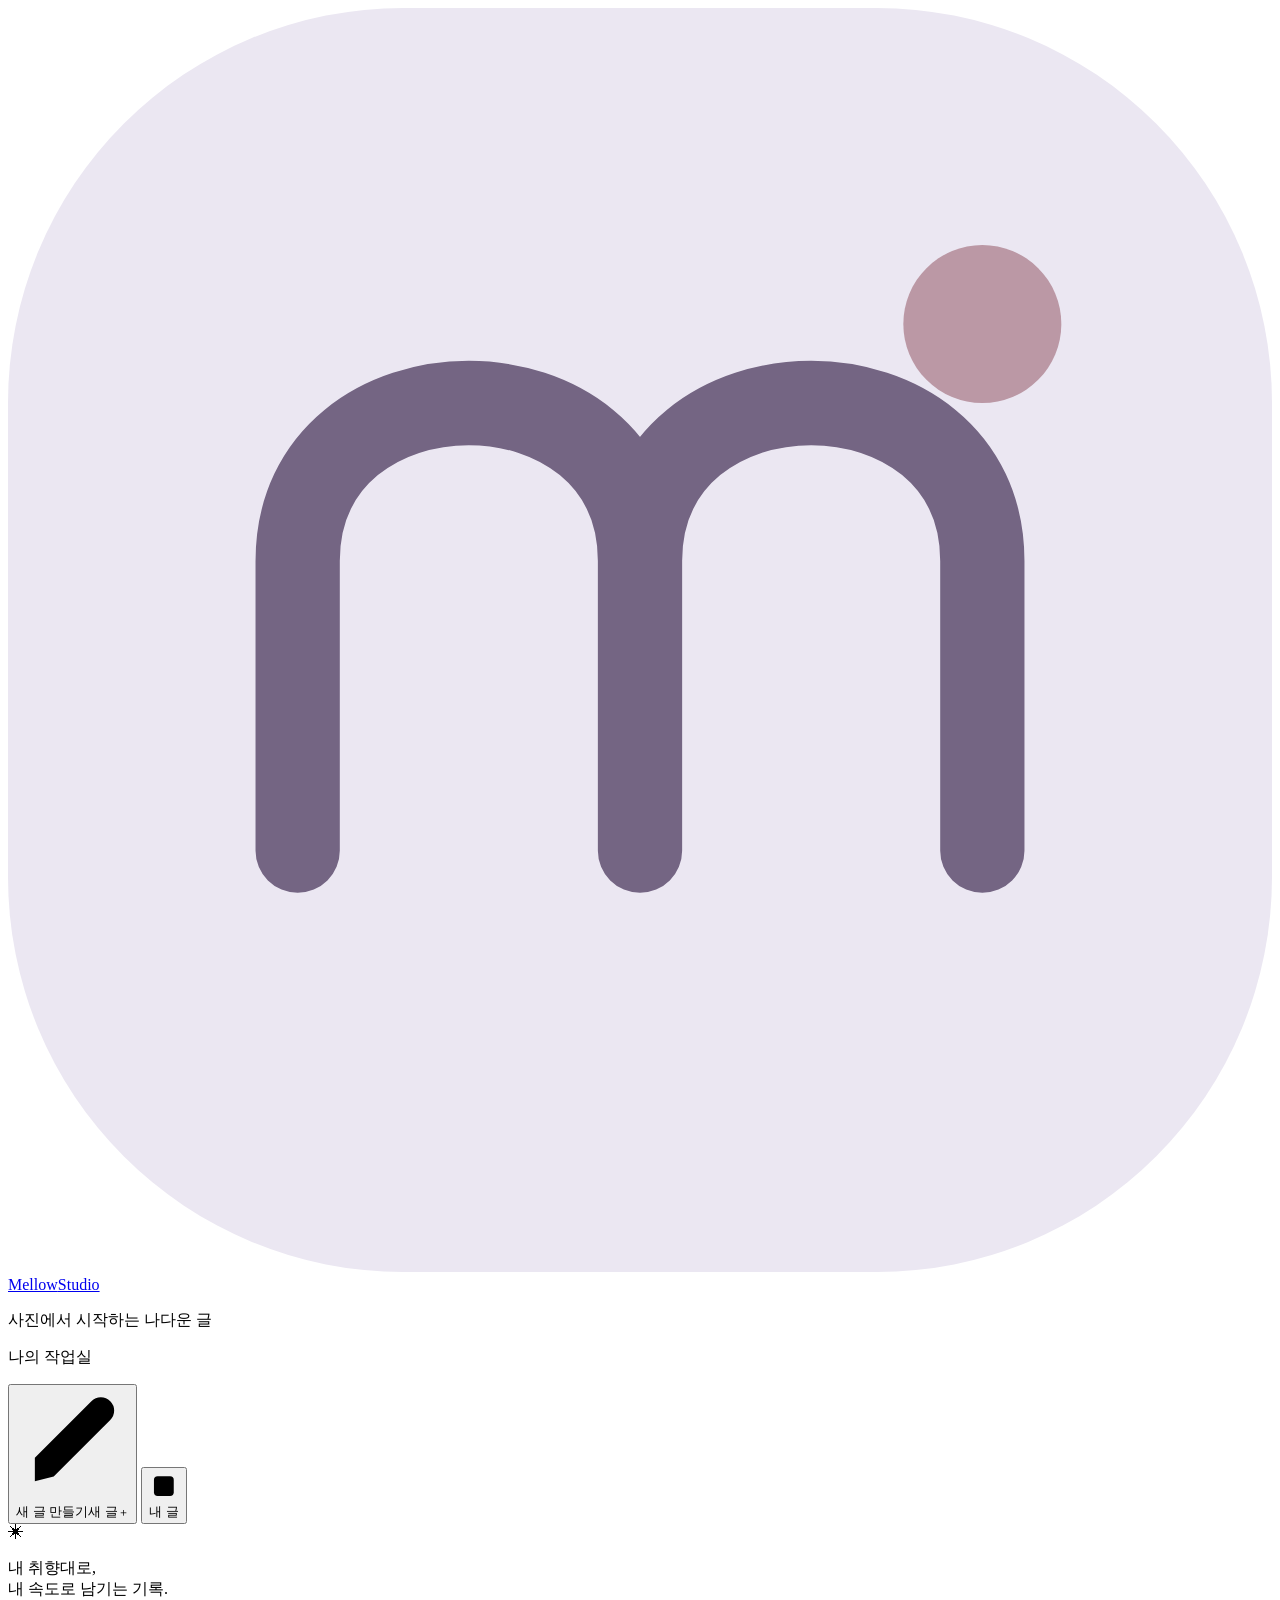
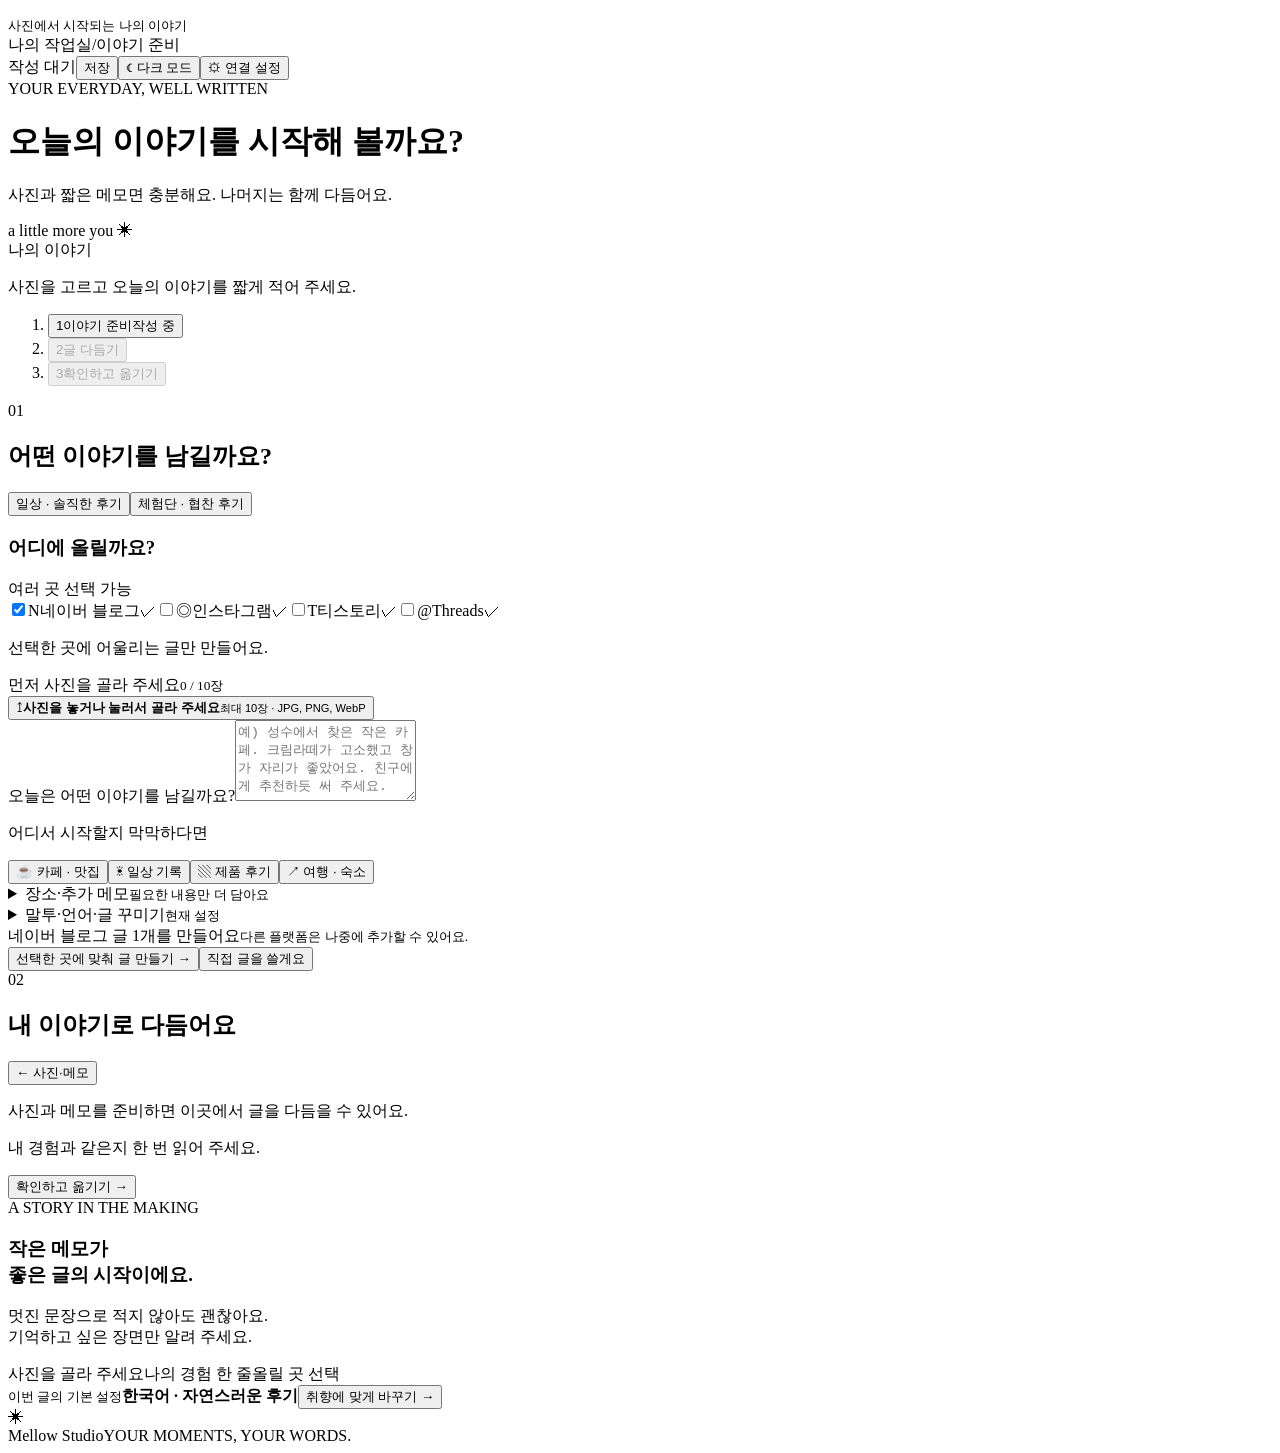
==== commit a15221da: "26.11.18 퀄리티강화" ====
--- a/static/index.html
+++ b/static/index.html
@@ -1,47 +1,42 @@
-<!doctype html>
-<html lang="ko"><head><meta charset="UTF-8"><meta name="viewport" content="width=device-width,initial-scale=1">
-<meta name="studio-token" content="__STUDIO_TOKEN__"><title>Mellow Studio · 나다운 이야기를 만드는 곳</title>
-<link rel="icon" type="image/svg+xml" href="data:image/svg+xml,%3Csvg%20xmlns%3D%22http%3A%2F%2Fwww.w3.org%2F2000%2Fsvg%22%20viewBox%3D%220%200%2048%2048%22%3E%3Crect%20width%3D%2248%22%20height%3D%2248%22%20rx%3D%2215%22%20fill%3D%22%23ebe7f2%22%2F%3E%3Cpath%20d%3D%22M11%2032V21c0-8%2013-8%2013%200v11-11c0-8%2013-8%2013%200v11%22%20fill%3D%22none%22%20stroke%3D%22%23746583%22%20stroke-width%3D%223.2%22%20stroke-linecap%3D%22round%22%20stroke-linejoin%3D%22round%22%2F%3E%3Ccircle%20cx%3D%2237%22%20cy%3D%2212%22%20r%3D%223%22%20fill%3D%22%23bb98a5%22%2F%3E%3C%2Fsvg%3E"><script src="/theme.js"></script><link rel="stylesheet" href="/style.css"><script src="/app.js" defer=""></script></head><body>
-<aside class="sidebar"><div class="brand-area"><a class="brand" href="/"><span class="brand-icon"><svg aria-hidden="true" viewBox="0 0 48 48"><rect width="48" height="48" rx="15" fill="#ebe7f2"></rect><path d="M11 32V21c0-8 13-8 13 0v11-11c0-8 13-8 13 0v11" fill="none" stroke="#746583" stroke-width="3.2" stroke-linecap="round" stroke-linejoin="round"></path><circle cx="37" cy="12" r="3" fill="#bb98a5"></circle></svg></span><span class="brand-wordmark"><span class="brand-name">Mellow</span><span class="brand-kind">Studio</span></span></a><p class="brand-note">순간을 모아, 나다운 이야기로.</p></div>
-<nav class="side-nav" aria-label="작업실 메뉴"><p class="side-label">나의 작업실</p>
-<button class="nav active" id="newDraft"><svg viewBox="0 0 24 24" aria-hidden="true"><path d="m15 5 4 4M4 20l4-1L20 7a2.8 2.8 0 0 0-4-4L4 15z"></path></svg><span class="nav-label">새 글 쓰기</span><small>＋</small></button>
-<button class="nav" id="showDrafts"><svg viewBox="0 0 24 24" aria-hidden="true"><rect x="4" y="5" width="16" height="16" rx="3"></rect><path d="M8 3v4m8-4v4M8 11h8m-8 4h5"></path></svg><span class="nav-label">보관함</span></button>
-<button class="nav" id="showHistory"><svg viewBox="0 0 24 24" aria-hidden="true"><path d="M4 11a8 8 0 1 1 2 7M4 5v6h6m2-4v5l3 2"></path></svg><span class="nav-label">올린 글</span></button></nav>
-<div class="side-bottom"><span class="side-flower" aria-hidden="true">✳</span><p>내 취향대로,<br>내 속도로 남기는 기록.</p><small>사진에서 시작되는 나의 이야기</small></div></aside>
-<div class="workspace"><header><span>나의 작업실 <span class="muted">/</span> 새 이야기</span><div class="header-actions"><button class="quiet" id="themeToggle" type="button" aria-label="다크 모드 켜기" aria-pressed="false">☾ 다크 모드</button><button class="quiet" id="settingsButton">⚙ 연결 설정</button></div></header><main>
-<div class="intro"><div><div class="eyebrow">MY LITTLE CONTENT ROOM</div><h1>오늘의 순간을, <span>조금 더 나답게.</span></h1><p>사진과 메모로 시작하고, 내 취향은 필요한 만큼만.</p></div><div class="intro-flower" aria-hidden="true"><svg viewBox="0 0 108 108"><g fill="none" stroke="currentColor" stroke-width="1.4"><ellipse cx="54" cy="31" rx="12" ry="23"></ellipse><ellipse cx="54" cy="31" rx="12" ry="23" transform="rotate(72 54 54)"></ellipse><ellipse cx="54" cy="31" rx="12" ry="23" transform="rotate(144 54 54)"></ellipse><ellipse cx="54" cy="31" rx="12" ry="23" transform="rotate(216 54 54)"></ellipse><ellipse cx="54" cy="31" rx="12" ry="23" transform="rotate(288 54 54)"></ellipse><circle cx="54" cy="54" r="8"></circle></g></svg><span>one lovely day</span></div></div>
-<div class="notice" id="connectionNotice" hidden=""></div>
-<nav class="workflow" aria-label="글 작성 순서" id="workflow"><div class="workflow-heading"><span id="workflowCaption">이야기 만드는 순서</span><p id="workflowHint" role="status" aria-live="polite">사진을 고르고 오늘의 이야기를 짧게 적어 주세요.</p></div>
-<ol class="steps"><li><button class="step-button is-current" data-step="1" aria-controls="composeCard" aria-current="step"><span class="step-mark">1</span><span class="step-label">사진과 메모</span><span class="step-state">작성 중</span></button></li><li><button class="step-button" data-step="2" aria-controls="resultCard" disabled=""><span class="step-mark">2</span><span class="step-label">미리 보고 다듬기</span><span class="step-state"></span></button></li><li><button class="step-button" data-step="3" aria-controls="publishArea" disabled=""><span class="step-mark">3</span><span class="step-label" id="lastStepLabel">블로그로 옮기기</span><span class="step-state"></span></button></li></ol></nav>
-<div class="columns"><section class="card compose" id="composeCard"><div class="card-heading"><span class="number">01</span><h2>이야기 준비</h2></div><div class="input-group-heading mode-heading"><h3>어떤 글을 남길까요?</h3><p></p></div><div class="compose-mode" aria-label="글 종류"><button id="personalMode" type="button" class="mode-pill is-selected" aria-pressed="true">일상 · 솔직한 후기</button><button id="campaignMode" type="button" class="mode-pill" aria-pressed="false">체험단 · 협찬 후기</button></div><input id="campaignEnabled" type="checkbox" hidden=""><section class="input-group essentials"><div class="input-group-heading"><h3>오늘의 사진과 이야기</h3><p>사진을 고르고, 실제로 느낀 점을 짧게 적어 주세요.</p></div><div class="label-row"><label class="field-label" for="photos">먼저 사진을 골라 주세요</label><small id="photoCount">0 / 10장</small></div><button type="button" class="upload-zone" id="dropzone" aria-controls="photos"><span class="upload-icon">↥</span><strong>사진 불러오기</strong><small>JPG · PNG · WebP, 한 장 10MB까지</small></button><input id="photos" type="file" accept="image/jpeg,image/png,image/webp" multiple="" hidden=""><div id="photoGrid" class="photo-grid"></div><p class="hint" id="photoOrderHint" hidden="">사진을 누르면 크게 볼 수 있고, 화살표로 순서를 바꿀 수 있어요.</p><p class="notice" id="photoChangeHint" role="status" hidden="">사진을 바꿨어요. 글 속 사진 설명과 순서도 함께 확인해 주세요.</p><label class="field-label" for="prompt">오늘은 어떤 이야기를 남길까요?</label><textarea id="prompt" maxlength="6000" rows="4" placeholder="예) 주말에 다녀온 성수동 카페 이야기. 창가 자리가 좋았고, 레몬 케이크가 맛있었어. 친구에게 소개하듯 편안하게 써줘."></textarea><div class="examples"><button data-example="카페">☕ 카페 · 맛집</button><button data-example="일상">☀ 일상 기록</button><button data-example="제품">▧ 제품 후기</button></div></section><details id="campaignPanel" class="campaign-panel" hidden="" open=""><summary class="mini-heading"><h3>체험단 미션</h3><p>업체 안내와 꼭 지켜야 할 조건</p></summary><div id="campaignDisclosureSlot"></div>
-<div class="two-fields"><div><label class="field-label" for="campaign_brand">업체·제품 이름</label><input id="campaign_brand" maxlength="150" placeholder="예) 리골레토 시카고 피자"></div><div><label class="field-label" for="campaign_benefit">제공 내역 메모 · 선택</label><input id="campaign_benefit" maxlength="500" placeholder="예) 2인 식사권 · 크림 세럼 1개"></div></div>
-<label class="field-label" for="campaign_brief">업체 안내문 붙여넣기</label><textarea id="campaign_brief" maxlength="5000" rows="4" placeholder="업체에서 받은 안내·미션을 그대로 넣어 주세요. 실제 경험은 아래 메모에 따로 적어 주세요."></textarea>
+<!DOCTYPE html>
 
+<html lang="ko"><head><meta charset="utf-8"/><meta content="width=device-width,initial-scale=1" name="viewport"/>
+<meta content="__STUDIO_TOKEN__" name="studio-token"/><title>Mellow Studio · 나다운 이야기를 만드는 곳</title>
+<link href="data:image/svg+xml,%3Csvg%20xmlns%3D%22http%3A%2F%2Fwww.w3.org%2F2000%2Fsvg%22%20viewBox%3D%220%200%2048%2048%22%3E%3Crect%20width%3D%2248%22%20height%3D%2248%22%20rx%3D%2215%22%20fill%3D%22%23ebe7f2%22%2F%3E%3Cpath%20d%3D%22M11%2032V21c0-8%2013-8%2013%200v11-11c0-8%2013-8%2013%200v11%22%20fill%3D%22none%22%20stroke%3D%22%23746583%22%20stroke-width%3D%223.2%22%20stroke-linecap%3D%22round%22%20stroke-linejoin%3D%22round%22%2F%3E%3Ccircle%20cx%3D%2237%22%20cy%3D%2212%22%20r%3D%223%22%20fill%3D%22%23bb98a5%22%2F%3E%3C%2Fsvg%3E" rel="icon" type="image/svg+xml"/><script src="/theme.js"></script><link href="/style.css?v=workspace-2" rel="stylesheet"/><link href="/workspace.css?v=workspace-2" rel="stylesheet"/><script defer="" src="/block-editor.js?v=blocks-5"></script><script defer="" src="/app.js?v=recovery-1"></script><script defer="" src="/block-workspace.js?v=blocks-5"></script><script defer="" src="/campaign-ui.js?v=missions-7"></script><link href="/blocks.css?v=blocks-5" rel="stylesheet"/><link href="/campaign.css?v=missions-7" rel="stylesheet"/><script defer="" src="/writing-ui.js?v=voice-1"></script><link href="/writing.css?v=voice-1" rel="stylesheet"/><script defer="" src="/channel-ui.js?v=channels-1"></script><link href="/channels.css?v=channels-1" rel="stylesheet"/><script defer="" src="/library-ui.js?v=library-1"></script><script defer="" src="/kits-ui.js?v=library-1"></script><link href="/library.css?v=library-1" rel="stylesheet"/><script defer="" src="/generation-recovery.js?v=recovery-1"></script><script defer="" src="/workspace-help.js?v=help-1"></script><link href="/workspace-help.css?v=help-1" rel="stylesheet"/></head><body class="studio-refresh" data-workspace-step="1">
+<aside class="sidebar"><div class="brand-area"><a class="brand" href="/"><span class="brand-icon"><svg aria-hidden="true" viewbox="0 0 48 48"><rect fill="#ebe7f2" height="48" rx="15" width="48"></rect><path d="M11 32V21c0-8 13-8 13 0v11-11c0-8 13-8 13 0v11" fill="none" stroke="#746583" stroke-linecap="round" stroke-linejoin="round" stroke-width="3.2"></path><circle cx="37" cy="12" fill="#bb98a5" r="3"></circle></svg></span><span class="brand-wordmark"><span class="brand-name">Mellow</span><span class="brand-kind">Studio</span></span></a><p class="brand-note">사진에서 시작하는 나다운 글</p></div>
+<nav aria-label="작업실 메뉴" class="side-nav"><p class="side-label">나의 작업실</p>
+<button aria-label="새 글 만들기" class="nav active" id="newDraft"><svg aria-hidden="true" viewbox="0 0 24 24"><path d="m15 5 4 4M4 20l4-1L20 7a2.8 2.8 0 0 0-4-4L4 15z"></path></svg><span class="nav-label"><span class="nav-label-long">새 글 만들기</span><span aria-hidden="true" class="nav-label-short">새 글</span></span><small>＋</small></button>
+<button class="nav" id="showDrafts"><svg aria-hidden="true" viewbox="0 0 24 24"><rect height="16" rx="3" width="16" x="4" y="5"></rect><path d="M8 3v4m8-4v4M8 11h8m-8 4h5"></path></svg><span class="nav-label">내 글</span></button>
+<button class="nav" hidden="" id="showHistory"><svg aria-hidden="true" viewbox="0 0 24 24"><path d="M4 11a8 8 0 1 1 2 7M4 5v6h6m2-4v5l3 2"></path></svg><span class="nav-label">올린 글</span></button></nav>
+<div class="side-bottom"><span aria-hidden="true" class="side-flower">✳</span><p>내 취향대로,<br/>내 속도로 남기는 기록.</p><small>사진에서 시작되는 나의 이야기</small></div></aside>
+<div class="workspace"><header><span>나의 작업실<span class="muted">/</span><span id="workspaceCrumb">이야기 준비</span></span><div class="header-actions"><span aria-live="polite" class="save-indicator" id="saveState" role="status">작성 대기</span><button class="quiet header-save" id="saveWorkspace" type="button">저장</button><button aria-label="다크 모드 켜기" aria-pressed="false" class="quiet" id="themeToggle" type="button">☾ 다크 모드</button><button class="quiet" id="settingsButton">⚙ 연결 설정</button></div></header><main>
+<div class="intro workspace-intro"><div><div class="eyebrow">YOUR EVERYDAY, WELL WRITTEN</div><h1 id="workspaceHeading">오늘의 이야기를 시작해 볼까요?</h1><p id="workspaceDescription">사진과 짧은 메모면 충분해요. 나머지는 함께 다듬어요.</p></div><span aria-hidden="true" class="intro-signature">a little more you ✳</span></div>
+<div class="notice" hidden="" id="connectionNotice"></div>
+<nav aria-label="글 작성 순서" class="workflow" id="workflow"><div class="workflow-heading"><span id="workflowCaption">나의 이야기</span><p aria-live="polite" id="workflowHint" role="status">사진을 고르고 오늘의 이야기를 짧게 적어 주세요.</p></div>
+<ol class="steps"><li><button aria-controls="composeCard" aria-current="step" class="step-button is-current" data-step="1"><span class="step-mark">1</span><span class="step-label">이야기 준비</span><span class="step-state">작성 중</span></button></li><li><button aria-controls="resultCard" class="step-button" data-step="2" disabled=""><span class="step-mark">2</span><span class="step-label">글 다듬기</span><span class="step-state"></span></button></li><li><button aria-controls="transferCard" class="step-button" data-step="3" disabled=""><span class="step-mark">3</span><span class="step-label" id="lastStepLabel">확인하고 옮기기</span><span class="step-state"></span></button></li></ol></nav>
+<section aria-label="채널별 원고" class="workspace-context" hidden="" id="workspaceContext"><div class="channel-heading"><span>채널별 이야기</span><button aria-controls="workspaceTools" aria-expanded="false" class="quiet" id="editSettings" type="button">자료·꾸미기</button></div><div class="tabs" role="tablist"><button aria-selected="true" class="tab active" id="blogTab" role="tab"><span class="naver-dot">N</span> 네이버 블로그</button><button aria-selected="false" class="tab" id="instaTab" role="tab"><span class="insta-dot"><svg aria-hidden="true" viewbox="0 0 24 24"><rect height="16" rx="5" width="16" x="4" y="4"></rect><circle cx="12" cy="12" r="4"></circle><circle class="camera-dot" cx="17" cy="7" r="1"></circle></svg></span> 인스타그램</button><button aria-selected="false" class="tab" id="tistoryTab" role="tab"><span class="tistory-dot">T</span> 티스토리</button><button aria-selected="false" class="tab" id="threadsTab" role="tab"><span class="threads-icon">@</span> Threads</button></div></section><section aria-label="자료와 글 설정" class="workspace-tools" hidden="" id="workspaceTools"></section><div class="notice" hidden="" id="saveConflict" role="alert"><strong>다른 창에서 더 최근에 저장한 글이 있어요</strong><p>지금 적은 내용은 그대로예요. 두 원고를 모두 남기려면 새 이야기로 보관해 주세요.</p><div class="actions"><button class="secondary" id="saveConflictCopy" type="button">지금 원고를 새 이야기로 보관</button><button class="secondary" id="saveConflictLoad" type="button">최신 저장 글 열기</button></div></div><div class="columns" id="workspacePanels"><section class="card compose" id="composeCard"><div class="card-heading"><span class="number">01</span><h2>어떤 이야기를 남길까요?</h2></div><div aria-label="글 종류" class="compose-mode"><button aria-pressed="true" class="mode-pill is-selected" id="personalMode" type="button">일상 · 솔직한 후기</button><button aria-pressed="false" class="mode-pill" id="campaignMode" type="button">체험단 · 협찬 후기</button></div><section aria-labelledby="destinationTitle" class="destination-section"><div class="section-label"><h3 id="destinationTitle">어디에 올릴까요?</h3><span>여러 곳 선택 가능</span></div><div class="destination-grid" id="destinationChoices"><label class="destination-choice"><input checked="" type="checkbox" value="naver"/><span aria-hidden="true" class="destination-mark naver-mark">N</span><span>네이버 블로그</span><span aria-hidden="true" class="selection-check">✓</span></label><label class="destination-choice"><input type="checkbox" value="instagram"/><span aria-hidden="true" class="destination-mark instagram-mark">◎</span><span>인스타그램</span><span aria-hidden="true" class="selection-check">✓</span></label><label class="destination-choice"><input type="checkbox" value="tistory"/><span aria-hidden="true" class="destination-mark tistory-mark">T</span><span>티스토리</span><span aria-hidden="true" class="selection-check">✓</span></label><label class="destination-choice"><input type="checkbox" value="threads"/><span aria-hidden="true" class="destination-mark threads-mark">@</span><span>Threads</span><span aria-hidden="true" class="selection-check">✓</span></label></div><p class="hint" id="destinationHint" role="status">선택한 곳에 어울리는 글만 만들어요.</p></section><input hidden="" id="campaignEnabled" type="checkbox"/><section class="input-group essentials"><div class="label-row"><label class="field-label" for="photos">먼저 사진을 골라 주세요</label><small id="photoCount">0 / 10장</small></div><button aria-controls="photos" class="upload-zone" id="dropzone" type="button"><span class="upload-icon">↥</span><strong>사진을 놓거나 눌러서 골라 주세요</strong><small>최대 10장 · JPG, PNG, WebP</small></button><input accept="image/jpeg,image/png,image/webp" hidden="" id="photos" multiple="" type="file"/><div class="photo-grid" id="photoGrid"></div><p class="hint" hidden="" id="photoOrderHint">사진을 누르면 크게 볼 수 있고, 화살표로 순서를 바꿀 수 있어요.</p><p class="notice" hidden="" id="photoChangeHint" role="status">사진을 바꿨어요. 글 속 사진 설명과 순서도 함께 확인해 주세요.</p><label class="field-label" for="prompt">오늘은 어떤 이야기를 남길까요?</label><textarea id="prompt" maxlength="6000" placeholder="예) 성수에서 찾은 작은 카페. 크림라떼가 고소했고 창가 자리가 좋았어요. 친구에게 추천하듯 써 주세요." rows="5"></textarea><p class="starter-label">어디서 시작할지 막막하다면</p><div class="examples"><button data-example="카페">☕ 카페 · 맛집</button><button data-example="일상">☀ 일상 기록</button><button data-example="제품">▧ 제품 후기</button><button data-example="여행" type="button">↗ 여행 · 숙소</button></div></section><details class="campaign-panel" hidden="" id="campaignPanel" open=""><summary class="mini-heading"><h3>체험단 미션</h3><p>업체 안내와 꼭 지켜야 할 조건</p></summary><div id="campaignDisclosureSlot"></div>
 
-<p class="campaign-footnote">지도·배너 등 업체의 추가 조건은 최종 편집기에서 확인해 주세요.</p><details class="mission-details" id="missionDetails"><summary>필수 키워드·태그·분량 조건</summary><div class="two-fields"><div><label class="field-label" for="title_keywords">제목에 꼭 넣을 키워드</label><input id="title_keywords" maxlength="500" placeholder="예) 대전피자맛집, 리골레토"></div><div><label class="field-label" for="body_keywords">본문에 꼭 넣을 키워드</label><input id="body_keywords" maxlength="1000" placeholder="예) 둔산동맛집, 시카고피자"></div></div><p class="hint">키워드 사이는 쉼표로 나눠 주세요. 같은 단어를 제목·본문 양쪽에 넣어도 괜찮아요. 같은 칸의 중복 키워드는 한 번만 확인해요.</p><div class="campaign-length"><strong>본문 길이 조건 <small>선택</small></strong><div class="length-inputs"><label>최소<input id="campaign_min_chars" type="number" value="0" min="0" max="5000">자 이상</label><label>최대<input id="campaign_max_chars" type="number" value="0" min="0" max="5000">자 이내</label></div><label class="length-spaces"><input id="campaign_count_spaces" type="checkbox"> 공백도 글자 수에 포함</label><p class="hint">최소 조건이 없으면 0, 최대 0은 기본 상한 5,000자예요. 두 조건 모두 5,000자까지 설정할 수 있어요. 제목·태그·사진 위치 표시는 빼고 본문만 세어요. 공백 포함을 골라도 줄바꿈은 제외해요.</p><p id="lengthError" class="field-error" hidden=""></p></div><details class="campaign-fine"><summary>세부 미션도 있나요? · 필수 문구·사진·글자 수</summary><label class="field-label" for="required_phrases">그대로 들어가야 하는 문구</label><textarea id="required_phrases" maxlength="2000" rows="3" placeholder="한 줄에 한 문구씩 적어 주세요. 실제와 다른 내용은 넣지 마세요."></textarea><div class="mission-numbers"><label>본문 키워드, 각각<input id="keyword_min_count" type="number" value="1" min="1" max="5">회 이상</label><label>최소 사진<input id="campaign_min_photos" type="number" value="0" min="0" max="10">장</label></div><p class="hint">사진 수 조건이 없다면 0으로 두세요.</p></details></details></details><details class="more-options" id="moreOptions"><summary><span>장소·추가 메모</span><small id="contentOptionsSummary">필요한 내용만 더 담아요</small></summary><details id="placePanel" class="place-panel"><summary><span>⌖ <strong id="placeSummary">어디에 다녀왔나요?</strong></span><small>장소 추가 · 선택</small></summary>
+<label class="field-label" for="campaign_brief">업체 안내문 붙여넣기</label><textarea id="campaign_brief" maxlength="5000" placeholder="업체에서 받은 안내문을 그대로 붙여 주세요. 키워드·분량·사진 조건을 원문과 함께 정리해 드려요." rows="4"></textarea><div class="brief-actions"><button class="secondary" id="parseCampaign" type="button">✦ 안내문에서 조건 정리</button><button class="quiet" id="confirmCampaignManual" type="button">직접 입력한 조건 확인</button></div><p aria-live="polite" class="hint" id="campaignParseStatus" role="status">원문과 비교한 뒤 선택한 항목만 반영해요.</p><section aria-label="안내문에서 찾은 조건" class="campaign-suggestions" hidden="" id="campaignSuggestions"></section><section aria-label="이번 글에 반영할 조건" class="confirmed-conditions" hidden="" id="confirmedConditions"></section><div class="two-fields"><div><label class="field-label" for="campaign_brand">업체·제품 이름</label><input id="campaign_brand" maxlength="150" placeholder="예) 리골레토 시카고 피자"/></div><div><label class="field-label" for="campaign_benefit">제공 내역 메모 · 선택</label><input id="campaign_benefit" maxlength="500" placeholder="예) 2인 식사권 · 크림 세럼 1개"/></div></div>
+<p class="campaign-footnote">지도·배너 등 업체의 추가 조건은 최종 편집기에서 확인해 주세요.</p><details class="mission-details" id="missionDetails"><summary>조건 직접 입력·수정</summary><div class="two-fields"><div><label class="field-label" for="title_keywords">제목에 꼭 넣을 키워드</label><input id="title_keywords" maxlength="500" placeholder="예) 대전피자맛집, 리골레토"/></div><div><label class="field-label" for="body_keywords">본문에 꼭 넣을 키워드</label><input id="body_keywords" maxlength="1000" placeholder="예) 둔산동맛집, 시카고피자"/></div></div><p class="hint">키워드 사이는 쉼표로 나눠 주세요. 같은 단어를 제목·본문 양쪽에 넣어도 괜찮아요. 같은 칸의 중복 키워드는 한 번만 확인해요.</p><div class="campaign-length"><strong>본문 길이 조건 <small>선택</small></strong><div class="length-inputs"><label>최소<input id="campaign_min_chars" max="5000" min="0" type="number" value="0"/>자 이상</label><label>최대<input id="campaign_max_chars" max="5000" min="0" type="number" value="0"/>자 이내</label></div><label class="length-spaces"><input id="campaign_count_spaces" type="checkbox"/> 공백도 글자 수에 포함</label><p class="hint">최소 조건이 없으면 0, 최대 0은 기본 상한 5,000자예요. 두 조건 모두 5,000자까지 설정할 수 있어요. 제목·태그·사진 위치 표시는 빼고 본문만 세어요. 공백 포함을 골라도 줄바꿈은 제외해요.</p><p class="field-error" hidden="" id="lengthError"></p></div><details class="campaign-fine"><summary>세부 미션도 있나요? · 필수 문구·사진·글자 수</summary><label class="field-label" for="required_phrases">그대로 들어가야 하는 문구</label><textarea id="required_phrases" maxlength="2000" placeholder="한 줄에 한 문구씩 적어 주세요. 실제와 다른 내용은 넣지 마세요." rows="3"></textarea><div class="organized-field"><label class="field-label" for="campaign_forbidden">사용하지 않을 표현 <small>선택</small></label><textarea id="campaign_forbidden" maxlength="2000" placeholder="예) 최고, 무조건 추천 · 쉼표나 줄바꿈으로 나눠 주세요." rows="2"></textarea><p class="hint">제목과 본문에 이 표현이 있는지 확인해요. 필수 키워드와 겹치면 먼저 알려드려요.</p></div><div class="mission-numbers"><label>본문 키워드, 각각<input id="keyword_min_count" max="5" min="1" type="number" value="1"/>회 이상</label><label>최소 사진<input id="campaign_min_photos" max="10" min="0" type="number" value="0"/>장</label></div><p class="hint">사진 수 조건이 없다면 0으로 두세요.</p></details></details><div aria-live="polite" class="campaign-preflight" hidden="" id="campaignPreflight" role="status"></div></details><div class="prepare-options" id="prepareOptions"><details class="more-options" id="moreOptions"><summary><span>장소·추가 메모</span><small id="contentOptionsSummary">필요한 내용만 더 담아요</small></summary><details class="place-panel" id="placePanel"><summary><span>⌖ <strong id="placeSummary">어디에 다녀왔나요?</strong></span><small>장소 추가 · 선택</small></summary>
 <p class="hint">같은 이름의 다른 지점이 섞이지 않도록, 장소와 주소를 함께 알려 주세요. 일상·제품 글은 건너뛰어도 좋아요.</p>
-<label class="field-label" for="placeQuery">장소 이름 + 지역 또는 지점</label><div class="place-search-row"><input id="placeQuery" maxlength="150" placeholder="예) 성수 퍼프아웃 · 부산 파라다이스호텔"><button type="button" id="placeSearch" class="secondary">장소 찾기</button></div>
-<p id="placeSearchStatus" class="hint" role="status" aria-live="polite">지역과 지점명을 함께 적으면 더 정확하게 찾을 수 있어요.</p><div id="placeResults" class="place-results" aria-label="장소 검색 결과"></div>
-<details id="placeManual" class="place-manual"><summary>찾는 곳이 없나요? 직접 적을게요</summary><label class="field-label" for="placeName">장소 이름 · 지점까지</label><input id="placeName" maxlength="150" placeholder="예) 퍼프아웃 성수점"><label class="field-label" for="placeAddress">전체 주소</label><input id="placeAddress" maxlength="300" placeholder="시·구·도로명과 번지까지 적어 주세요"><button type="button" id="placeUseManual" class="secondary">이 장소로 선택</button></details>
-<label class="research"><input type="checkbox" id="research"><span><strong>필요한 정보도 찾아서 담기</strong><small id="researchHint">선택한 장소가 있으면 그 주소를 기준으로 찾아요. 지점이 불분명한 정보는 빼요.</small></span><span class="spark">✦</span></label></details><div id="selectedPlace" class="selected-place" hidden=""><div><small>이번 글의 장소</small><strong id="selectedPlaceName"></strong><p id="selectedPlaceAddress"></p></div><button id="placeClear" type="button" class="quiet">해제</button></div><p id="placeContextHint" class="hint" hidden=""></p><div class="organized-field"><label class="field-label" for="facts" style="margin-top:18px">꼭 넣고 싶은 이야기 <small>선택</small></label><textarea id="facts" maxlength="4000" rows="3" style="width:100%;border:1px solid #e4e8df;border-radius:8px;padding:12px" placeholder="예) 토요일에 다녀왔어요. 크림라떼가 고소했고 창가 자리가 좋았어요."></textarea></div><div id="tagHome"><div class="organized-field" id="tagField"><label class="field-label" for="hashtags">블로그 해시태그 <small>선택</small></label><input id="hashtags" maxlength="1500" placeholder="#대전피자맛집 #둔산동맛집 또는 쉼표로 구분"><div id="tagChips" class="tag-chips" aria-label="입력한 블로그 태그"></div><p class="hint">글을 만들거나 저장하면 본문 끝에 넣어요. 네이버 발행창의 태그는 ‘태그 복사’로 붙여넣을 수 있어요.</p></div></div><div id="disclosureHome"><div class="organized-field" id="disclosureField"><label class="field-label" for="disclosure" style="margin-top:15px">제공받은 내용</label><select id="disclosure" aria-describedby="disclosureHelp" style="width:100%;padding:10px;border:1px solid #e4e8df;border-radius:6px"><option value="none">제공받은 내용 없음 · 직접 구매</option><option value="gifted">제품을 제공받았어요</option><option value="experience">식사·이용권을 제공받았어요</option><option value="paid">광고비를 받았어요</option></select><p id="disclosureHelp" class="hint">제공받은 종류를 선택하면 글 첫머리에 안내 문구를 넣어요.</p></div></div></details><details class="organized-options" id="writingOptions"><summary><span>말투·언어·글 꾸미기</span><small id="writingOptionsSummary">현재 설정</small></summary><div class="two-fields"><div><label class="field-label" for="tone">글의 말투</label><select id="tone"><option data-guide="짧은 줄과 넉넉한 여백의 밝고 다정한 해요체. ㅎㅎ·ㅋㅋ 같은 표현은 글 전체 1~2번, 이모지는 2~4개 이내에서 자연스럽게 쓴다. '~했어요', '~더라고요', '~좋았던 포인트'처럼 편안하게 쓰되, 젊은 여성이라는 신상이나 동행인·방문 경험을 만들어 넣지 않는다. 사진마다 관찰이나 사용자가 직접 준 감상을 2~4개의 짧은 줄로 연결한다. 과장된 애교·과한 유행어·상투적 홍보는 피한다.">밝고 자연스러운 일상 후기체</option><option data-guide="부드러운 존댓말과 짧은 문장. 감탄과 수식은 절제한다.">따뜻하고 자연스럽게</option><option data-guide="친구에게 추천하는 대화체. 과장하거나 실제로 없는 경험을 추가하지 않는다.">친구에게 말하듯 발랄하게</option><option data-guide="감탄사·이모지 없이 관찰과 느낀 점을 담백하게 쓴다.">담백하고 차분하게</option><option data-guide="확인된 정보·직접 느낀 장점·아쉬운 점을 구분하고 모르는 항목은 생략한다.">정보가 잘 정리된 꼼꼼한 리뷰</option><option data-guide="부담 없는 존댓말로 작은 팁을 건네듯 쓴다. 가족·연령·관계를 지어내지 않는다.">친한 언니처럼 다정하게</option><option data-guide="주어진 경험만 시간 흐름에 따라 편안하게 기록한다.">소소한 일기처럼 편안하게</option><option data-guide="짧은 문장과 가벼운 언어유희를 사용한다. 가짜 대화나 일화는 만들지 않는다.">짧고 위트 있게</option><option data-guide="확인된 장면의 색감·분위기를 중심으로 여운을 남긴다. 사건이나 배경은 만들지 않는다.">감성적인 에세이처럼</option><option data-guide="제공된 실제 장단점을 균형 있게 쓴다. 내돈내산·협찬 여부는 선택한 표시만 따른다.">솔직한 장단점 중심으로</option><option data-guide="군더더기를 줄이고 핵심 정보를 한 문단에 하나씩 배치한다.">정보 중심으로 간결하게</option><option data-guide="명확한 소제목·자연스러운 전환·정확한 어휘로 정돈한다. 전문가 자격을 주장하지 않는다.">전문 에디터처럼 정돈되게</option><option data-guide="사용자가 확인한 동선과 장소 정보로 현장감을 전한다. 영업시간·교통·주소는 추측하지 않는다.">여행 가이드처럼 생생하게</option><option data-guide="일관된 해요체로 예의를 갖추고 편하게 읽히게 쓴다.">차분한 존댓말로</option><option data-guide="일관된 부드러운 반말로 쓴다. 명령조나 과한 친밀감은 피한다.">친근한 반말로</option><option data-guide="이모지·장식 기호·느낌표 반복 없이 깔끔한 존댓말로 쓴다.">이모지 없이 깔끔하게</option><option data-guide="짧은 호흡과 자연스러운 줄바꿈, 필요한 이모지 1~3개로 경쾌하게 쓴다.">밝고 경쾌한 인스타 감성으로</option></select><p id="toneGuide" class="hint"></p></div><div><label class="field-label" for="template">블로그 정렬</label><select id="template"><option value="reference">감성 후기 · 가운데 정렬</option><option value="clean">깔끔한 정보글 · 왼쪽 정렬</option></select></div></div><div class="language-options"><label class="field-label" for="language">작성 언어</label><select id="language"><option value="ko">한국어</option><option value="en">English · 자연스러운 대화체</option></select><p class="hint" id="languageHint">언어를 바꾸고 새로 만들면 선택한 플랫폼에 적용돼요.</p></div><details class="style-details"><summary>내 말투도 알려줄래요 <small>선택</small></summary><label for="style" class="sr-only">평소 쓰는 글 예시</label><textarea id="style" rows="3" maxlength="3000" placeholder="평소 내가 쓰던 글을 조금 붙여 넣어 주세요. 말투를 참고해요."></textarea></details><details class="layout-panel" id="layoutPanel"><summary><span>블로그 줄바꿈</span><small>줄바꿈 · 문단 나누기</small></summary><p class="hint">새 글의 줄바꿈을 정하거나, 완성한 글에 적용할 수 있어요.</p><div class="layout-presets" role="group" aria-label="줄바꿈 스타일"><button type="button" data-layout="manual">내 줄바꿈<small>직접 나눈 그대로</small></button><button type="button" data-layout="notes">짧은 메모<small>20자 · 2줄 호흡</small></button><button type="button" data-layout="comfort">편안한 호흡<small>28자 · 3줄 호흡</small></button><button type="button" data-layout="review">차분한 리뷰<small>40자 · 5줄 호흡</small></button></div><div class="layout-sliders"><label for="layoutWidth">한 줄 길이 <output id="layoutWidthLabel">약 28자</output></label><input id="layoutWidth" type="range" min="16" max="44" step="1" value="28"><label for="layoutLines">문단 나누기 <output id="layoutLinesLabel">3줄마다</output></label><input id="layoutLines" type="range" min="2" max="6" step="1" value="3"></div><div id="layoutSample" class="layout-sample" aria-label="줄바꿈 예시"></div><p class="hint">원래 문단과 사진 위치는 유지하고 긴 문단만 나눠요. 긴 단어·제목·태그·정보 목록은 보호해요. 영어는 단어가 잘리지 않도록 더 긴 줄을 사용해요.</p><div class="layout-actions"><button id="layoutApply" type="button" class="secondary">지금 글에 적용</button><button id="layoutUndo" type="button" class="quiet">적용 전 줄바꿈으로</button></div><p id="layoutStatus" class="hint" role="status" aria-live="polite"></p></details></details><button class="primary generate" id="generate">✦ &nbsp; 예쁘게 글 만들기 <span>→</span></button></section>
-<section class="card result" id="resultCard"><div class="card-heading"><span class="number">02</span><h2>글 확인하고 옮기기</h2><span class="save-indicator" id="saveState" role="status" aria-live="polite">작성 대기</span></div>
-<section id="writingProgress" class="writing-progress" hidden="" aria-label="글 만들기 진행 상황">
-<div class="writing-orb" aria-hidden="true">✦</div><p class="writing-eyebrow">MADE FOR YOUR MOMENT</p>
-<h3 id="writingTitle">이야기를 만들고 있어요</h3><p id="writingMessage" role="status" aria-live="polite">사진과 메모를 준비하고 있어요.</p>
-<div class="writing-motion" role="progressbar" aria-label="글 만들기 진행 중"><span></span></div>
+<label class="field-label" for="placeQuery">장소 이름 + 지역 또는 지점</label><div class="place-search-row"><input id="placeQuery" maxlength="150" placeholder="예) 성수 퍼프아웃 · 부산 파라다이스호텔"/><button class="secondary" id="placeSearch" type="button">장소 찾기</button></div>
+<p aria-live="polite" class="hint" id="placeSearchStatus" role="status">지역과 지점명을 함께 적으면 더 정확하게 찾을 수 있어요.</p><div aria-label="장소 검색 결과" class="place-results" id="placeResults"></div>
+<details class="place-manual" id="placeManual"><summary>찾는 곳이 없나요? 직접 적을게요</summary><label class="field-label" for="placeName">장소 이름 · 지점까지</label><input id="placeName" maxlength="150" placeholder="예) 퍼프아웃 성수점"/><label class="field-label" for="placeAddress">전체 주소</label><input id="placeAddress" maxlength="300" placeholder="시·구·도로명과 번지까지 적어 주세요"/><button class="secondary" id="placeUseManual" type="button">이 장소로 선택</button></details>
+<label class="research"><input id="research" type="checkbox"/><span><strong>필요한 정보도 찾아서 담기</strong><small id="researchHint">선택한 장소가 있으면 그 주소를 기준으로 찾아요. 지점이 불분명한 정보는 빼요.</small></span><span class="spark">✦</span></label></details><div class="selected-place" hidden="" id="selectedPlace"><div><small>이번 글의 장소</small><strong id="selectedPlaceName"></strong><p id="selectedPlaceAddress"></p></div><button class="quiet" id="placeClear" type="button">해제</button></div><p class="hint" hidden="" id="placeContextHint"></p><div class="organized-field"><label class="field-label" for="facts" style="margin-top:18px">꼭 넣고 싶은 이야기 <small>선택</small></label><textarea id="facts" maxlength="4000" placeholder="예) 토요일에 다녀왔어요. 크림라떼가 고소했고 창가 자리가 좋았어요." rows="3" style="width:100%;border:1px solid #e4e8df;border-radius:8px;padding:12px"></textarea></div><div id="tagHome"><div class="organized-field" id="tagField"><label class="field-label" for="hashtags">블로그 해시태그 <small>선택</small></label><input id="hashtags" maxlength="1500" placeholder="#대전피자맛집 #둔산동맛집 또는 쉼표로 구분"/><div aria-label="입력한 블로그 태그" class="tag-chips" id="tagChips"></div><p class="hint">글을 만들거나 저장하면 본문 끝에 넣어요. 네이버 발행창의 태그는 ‘태그 복사’로 붙여넣을 수 있어요.</p></div></div><div id="disclosureHome"><div class="organized-field" id="disclosureField"><label class="field-label" for="disclosure" style="margin-top:15px">제공받은 내용</label><select aria-describedby="disclosureHelp" id="disclosure" style="width:100%;padding:10px;border:1px solid #e4e8df;border-radius:6px"><option value="none">제공받은 내용 없음 · 직접 구매</option><option value="gifted">제품을 제공받았어요</option><option value="experience">식사·이용권을 제공받았어요</option><option value="paid">광고비를 받았어요</option></select><p class="hint" id="disclosureHelp">제공받은 종류를 선택하면 글 첫머리에 안내 문구를 넣어요.</p></div></div></details><details class="organized-options" id="writingOptions"><summary><span>말투·언어·글 꾸미기</span><small id="writingOptionsSummary">현재 설정</small></summary><div class="two-fields"><div><label class="field-label" for="tone">글의 말투</label><select id="tone"><option data-guide="짧은 줄과 넉넉한 여백의 밝고 다정한 해요체. ㅎㅎ·ㅋㅋ 같은 표현은 글 전체 1~2번, 이모지는 2~4개 이내에서 자연스럽게 쓴다. '~했어요', '~더라고요', '~좋았던 포인트'처럼 편안하게 쓰되, 젊은 여성이라는 신상이나 동행인·방문 경험을 만들어 넣지 않는다. 사진마다 관찰이나 사용자가 직접 준 감상을 2~4개의 짧은 줄로 연결한다. 과장된 애교·과한 유행어·상투적 홍보는 피한다.">밝고 자연스러운 일상 후기체</option><option data-guide="부드러운 존댓말과 짧은 문장. 감탄과 수식은 절제한다.">따뜻하고 자연스럽게</option><option data-guide="친구에게 추천하는 대화체. 과장하거나 실제로 없는 경험을 추가하지 않는다.">친구에게 말하듯 발랄하게</option><option data-guide="감탄사·이모지 없이 관찰과 느낀 점을 담백하게 쓴다.">담백하고 차분하게</option><option data-guide="확인된 정보·직접 느낀 장점·아쉬운 점을 구분하고 모르는 항목은 생략한다.">정보가 잘 정리된 꼼꼼한 리뷰</option><option data-guide="부담 없는 존댓말로 작은 팁을 건네듯 쓴다. 가족·연령·관계를 지어내지 않는다.">친한 언니처럼 다정하게</option><option data-guide="주어진 경험만 시간 흐름에 따라 편안하게 기록한다.">소소한 일기처럼 편안하게</option><option data-guide="짧은 문장과 가벼운 언어유희를 사용한다. 가짜 대화나 일화는 만들지 않는다.">짧고 위트 있게</option><option data-guide="확인된 장면의 색감·분위기를 중심으로 여운을 남긴다. 사건이나 배경은 만들지 않는다.">감성적인 에세이처럼</option><option data-guide="제공된 실제 장단점을 균형 있게 쓴다. 내돈내산·협찬 여부는 선택한 표시만 따른다.">솔직한 장단점 중심으로</option><option data-guide="군더더기를 줄이고 핵심 정보를 한 문단에 하나씩 배치한다.">정보 중심으로 간결하게</option><option data-guide="명확한 소제목·자연스러운 전환·정확한 어휘로 정돈한다. 전문가 자격을 주장하지 않는다.">전문 에디터처럼 정돈되게</option><option data-guide="사용자가 확인한 동선과 장소 정보로 현장감을 전한다. 영업시간·교통·주소는 추측하지 않는다.">여행 가이드처럼 생생하게</option><option data-guide="일관된 해요체로 예의를 갖추고 편하게 읽히게 쓴다.">차분한 존댓말로</option><option data-guide="일관된 부드러운 반말로 쓴다. 명령조나 과한 친밀감은 피한다.">친근한 반말로</option><option data-guide="이모지·장식 기호·느낌표 반복 없이 깔끔한 존댓말로 쓴다.">이모지 없이 깔끔하게</option><option data-guide="짧은 호흡과 자연스러운 줄바꿈, 필요한 이모지 1~3개로 경쾌하게 쓴다.">밝고 경쾌한 인스타 감성으로</option></select><p class="hint" id="toneGuide"></p></div><div><label class="field-label" for="template">블로그 정렬</label><select id="template"><option value="reference">감성 후기 · 가운데 정렬</option><option value="clean">깔끔한 정보글 · 왼쪽 정렬</option></select></div></div><div class="language-options"><label class="field-label" for="language">작성 언어</label><select id="language"><option value="ko">한국어</option><option value="en">English · 자연스러운 대화체</option></select><p class="hint" id="languageHint">언어를 바꾸고 새로 만들면 선택한 플랫폼에 적용돼요.</p></div><details class="style-details"><summary>내 말투도 알려줄래요 <small>선택</small></summary><label class="sr-only" for="style">평소 쓰는 글 예시</label><textarea id="style" maxlength="3000" placeholder="평소 내가 쓰던 글을 조금 붙여 넣어 주세요. 말투를 참고해요." rows="3"></textarea></details><details class="layout-panel" id="layoutPanel"><summary><span>블로그 줄바꿈</span><small>줄바꿈 · 문단 나누기</small></summary><p class="hint">새 글의 줄바꿈을 정하거나, 완성한 글에 적용할 수 있어요.</p><div aria-label="줄바꿈 스타일" class="layout-presets" role="group"><button data-layout="manual" type="button">내 줄바꿈<small>직접 나눈 그대로</small></button><button data-layout="notes" type="button">짧은 메모<small>20자 · 2줄 호흡</small></button><button data-layout="comfort" type="button">편안한 호흡<small>28자 · 3줄 호흡</small></button><button data-layout="review" type="button">차분한 리뷰<small>40자 · 5줄 호흡</small></button></div><div class="layout-sliders"><label for="layoutWidth">한 줄 길이 <output id="layoutWidthLabel">약 28자</output></label><input id="layoutWidth" max="44" min="16" step="1" type="range" value="28"/><label for="layoutLines">문단 나누기 <output id="layoutLinesLabel">3줄마다</output></label><input id="layoutLines" max="6" min="2" step="1" type="range" value="3"/></div><div aria-label="줄바꿈 예시" class="layout-sample" id="layoutSample"></div><p class="hint">원래 문단과 사진 위치는 유지하고 긴 문단만 나눠요. 긴 단어·제목·태그·정보 목록은 보호해요. 영어는 단어가 잘리지 않도록 더 긴 줄을 사용해요.</p><div class="layout-actions"><button class="secondary" id="layoutApply" type="button">지금 글에 적용</button><button class="quiet" id="layoutUndo" type="button">적용 전 줄바꿈으로</button></div><p aria-live="polite" class="hint" id="layoutStatus" role="status"></p></details></details><details class="platform-settings" hidden="" id="threadsOptions"><summary>Threads 말투·사진 설정</summary><label for="threadsTone">Threads 말투</label><select id="threadsTone"><option value="casual">친구에게 툭 · 편한 반말</option><option value="polite">편하게 건네는 존댓말</option><option value="witty">짧고 센스 있게</option></select><small>새 글을 만들 때 적용해요. 본문은 광고 표시를 포함해 500자 이내예요.</small><label class="threads-photo-choice"><input checked="" id="threadsPhotos" type="checkbox"/> 선택한 사진도 함께 발행하기</label><div class="threads-community"><label><input checked="" id="threadsCommunity" type="checkbox"/> 스친 말투 살짝 · 스친들, 스친</label><label><input id="threadsNetworking" type="checkbox"/> 먼저 인사하고 소통하고 싶어요</label><small>반말과 짧은 줄을 기본으로 써요. 실제로 하지 않은 맞팔·리포스트 완료나 약속은 만들지 않아요.</small></div><button class="secondary" id="threadsSettings">Threads 연결 설정</button></details></div><div class="generation-summary"><span id="generationSummary">네이버 블로그 글 1개를 만들어요</span><small>다른 플랫폼은 나중에 추가할 수 있어요.</small></div><p class="field-error" hidden="" id="generationSelectionError" role="alert"></p><button class="primary generate" id="generate">선택한 곳에 맞춰 글 만들기 →</button><button class="text-button" id="manualStart">직접 글을 쓸게요</button></section>
+<section class="card result" id="resultCard"><div class="card-heading"><span class="number">02</span><h2>내 이야기로 다듬어요</h2><button class="quiet" id="backToPrepare" type="button">← 사진·메모</button></div>
+<section aria-label="글 만들기 진행 상황" class="writing-progress" hidden="" id="writingProgress">
+<div aria-hidden="true" class="writing-orb">✦</div><p class="writing-eyebrow">MADE FOR YOUR MOMENT</p>
+<h3 id="writingTitle">이야기를 만들고 있어요</h3><p aria-live="polite" id="writingMessage" role="status">사진과 메모를 준비하고 있어요.</p>
+<div aria-label="글 만들기 진행 중" class="writing-motion" role="progressbar"><span></span></div>
 <ol class="writing-stages"><li>사진·메모 준비</li><li>이야기 쓰기</li><li>말투 다듬기</li><li>마지막 확인</li></ol>
-<p id="writingElapsed" class="writing-elapsed"></p><p id="writingNote" class="writing-note">선택한 플랫폼에 어울리는 글만 만들어요.<br>사진과 내용에 따라 조금 더 걸릴 수 있어요.</p>
+<p class="writing-elapsed" id="writingElapsed"></p><p class="writing-note" id="writingNote">선택한 플랫폼에 어울리는 글만 만들어요.<br/>사진과 내용에 따라 조금 더 걸릴 수 있어요.</p>
 </section>
-<div class="tabs" role="tablist"><button class="tab active" id="blogTab" role="tab" aria-selected="true"><span class="naver-dot">N</span> 네이버 블로그</button><button class="tab" id="instaTab" role="tab" aria-selected="false"><span class="insta-dot"><svg viewBox="0 0 24 24" aria-hidden="true"><rect x="4" y="4" width="16" height="16" rx="5"></rect><circle cx="12" cy="12" r="4"></circle><circle class="camera-dot" cx="17" cy="7" r="1"></circle></svg></span> 인스타그램</button><button class="tab" id="tistoryTab" role="tab" aria-selected="false"><span class="tistory-dot">T</span> 티스토리</button><button class="tab" id="threadsTab" role="tab" aria-selected="false"><span class="threads-icon">@</span> Threads</button></div>
-<details class="platform-settings" id="threadsOptions" hidden=""><summary>Threads 말투·사진 설정</summary><label for="threadsTone">Threads 말투</label><select id="threadsTone"><option value="casual">친구에게 툭 · 편한 반말</option><option value="polite">편하게 건네는 존댓말</option><option value="witty">짧고 센스 있게</option></select><small>새 글을 만들 때 적용해요. 본문은 광고 표시를 포함해 500자 이내예요.</small><label class="threads-photo-choice"><input type="checkbox" id="threadsPhotos" checked=""> 선택한 사진도 함께 발행하기</label><div class="threads-community"><label><input type="checkbox" id="threadsCommunity" checked=""> 스친 말투 살짝 · 스친들, 스친</label><label><input type="checkbox" id="threadsNetworking"> 먼저 인사하고 소통하고 싶어요</label><small>반말과 짧은 줄을 기본으로 써요. 실제로 하지 않은 맞팔·리포스트 완료나 약속은 만들지 않아요.</small></div><button class="secondary" id="threadsSettings">Threads 연결 설정</button></details>
-<details class="platform-settings" id="tistorySettings" hidden=""><summary>티스토리 연결·주소</summary><strong>글을 올릴 티스토리</strong><button type="button" class="secondary" id="detectTistory" style="margin:8px">열린 블로그 가져오기</button><p id="tistoryDetected" class="hint">티스토리 블로그나 관리 화면을 열고 버튼을 눌러 주세요.</p><details><summary>주소 직접 입력·확인</summary><label for="tistoryUrl" class="sr-only">내 티스토리 주소</label><input id="tistoryUrl" type="url" maxlength="200" placeholder="https://이름.tistory.com" style="width:100%;margin:8px 0;padding:10px;border:1px solid #dedfd8;border-radius:8px"></details><small>티스토리 원고를 따로 보관해요. 로그인 후 글·사진을 옮기고 마지막 발행은 직접 눌러 주세요.</small></details>
-<div id="emptyResult" class="empty-result"><div class="paper-art"><span>✦</span><div></div><div></div><div></div><i>♡</i></div><h3>사진 한 장이, 내 이야기로</h3><p>사진과 메모를 담고 글 만들기를 눌러 주세요.<br>여기에서 예쁘게 정리된 글을 확인할 수 있어요.</p><button class="text-button" id="manualStart">직접 글을 쓰고 싶어요 →</button></div>
-<div id="platformEmpty" class="platform-empty" hidden=""><span aria-hidden="true">✦</span><h3 id="platformEmptyTitle">이 플랫폼 글은 아직 만들지 않았어요</h3><p>사진과 메모로 이곳에 어울리는 글만 추가해요.<br>이미 만든 다른 원고는 그대로 유지해요.</p><button id="platformGenerate" class="primary" type="button">이 플랫폼 글만 만들기</button><button id="platformWriteManual" class="quiet" type="button">직접 쓸게요</button></div><div id="editor" hidden=""><div class="editor-toolbar"><small id="editorLabel">블로그 초안</small><div class="editor-controls"><button class="quiet" id="undoGeneration" type="button" hidden="" title="이 플랫폼을 새로 만들기 전 원고로 되돌려요">↶ 이전 글로</button><button class="quiet" id="previewToggle">미리보기</button></div></div>
-<div id="editFields"><label class="sr-only" for="title">블로그 제목</label><input id="title" class="title-input" maxlength="200" placeholder="이야기의 제목을 적어 주세요"><label class="sr-only" for="body">본문</label><textarea id="body" class="body-input" rows="18" placeholder="이야기를 적어 주세요. 사진 위치는 미리보기에서 확인할 수 있어요."></textarea></div>
-<div id="preview" class="preview" hidden=""></div><div class="editor-footer"><small id="charCount">0자</small><small id="editorHint">제목과 본문을 자유롭게 다듬어 주세요.</small></div><div class="length-meter" id="lengthMeter"><div class="length-track" id="lengthTrack" role="meter" aria-label="본문 글자 수" aria-valuemin="0" aria-valuemax="5000" aria-valuenow="0"><span></span></div><small id="lengthStatus"></small></div>
-<details id="campaignChecklist" class="campaign-checklist" hidden="" aria-label="체험단 미션 확인"></details><div id="qualityBox" class="notice" hidden=""></div><details id="sourceDetails" class="small-details" hidden=""><summary>참고한 정보 보기</summary><div id="sourceBox" class="sources"></div></details><div class="actions" style="flex-wrap:wrap"><button class="secondary" id="review">발행 전 점검</button><button class="secondary" id="save">글 보관하기</button><button class="secondary" id="copy">본문 복사</button><details class="result-tools" id="resultTools"><summary>추가 기능</summary><button class="secondary" id="copyTags" hidden="">태그 복사</button><button class="secondary" id="export">파일로 보관</button></details></div>
-<div id="naverDiagnostic" class="notice" hidden=""></div><div id="jobProgress" class="notice" role="status" aria-live="polite" hidden=""></div><div class="publish-area" id="publishArea"><p><span class="green-dot"></span><strong id="publishLabel">블로그에 이야기 담기</strong></p><small id="publishHint">평소 쓰는 네이버로 글과 사진을 옮겨드려요. 확인 후 발행만 눌러 주세요.</small><details id="naverTestControls" class="helper-options"><summary>도우미 옵션 · 코드로 옮기기</summary><label style="display:block;margin-top:12px;font-size:12px"><input type="checkbox" id="naverRepeat"> 같은 글 다시 넣기 · 빈 편집기에서 재시험</label><button class="secondary" id="naverManual" style="margin-top:10px">전달 코드로 직접 옮기기</button><p class="hint">입력이 멈추면 아래 진단 결과에서 이유와 멈춘 단계를 확인하세요.</p></details><button class="secondary" id="threadsManual" hidden="">직접 작성 화면에서 이어 쓰기 ↗</button><button id="publish" class="publish-button">블로그로 옮기기 ↗</button></div></div></section></div>
-<footer><span class="mini-brand">m.</span> 모든 순간에는 이야기가 있어요. <span class="footer-right">MADE FOR YOUR EVERYDAY</span></footer></main></div>
-<dialog id="modal"><div class="modal-heading"><h2 id="modalTitle"></h2><button id="closeModal" aria-label="닫기">×</button></div><div id="modalBody"></div></dialog><div id="toast" role="status" aria-live="polite"></div>
-
+<div class="empty-result" id="emptyResult"><p>사진과 메모를 준비하면 이곳에서 글을 다듬을 수 있어요.</p></div>
+<div class="platform-empty" hidden="" id="platformEmpty"><span aria-hidden="true">✦</span><h3 id="platformEmptyTitle">이 플랫폼 글은 아직 만들지 않았어요</h3><p>사진과 메모로 이곳에 어울리는 글만 추가해요.<br/>이미 만든 다른 원고는 그대로 유지해요.</p><button class="primary" id="platformGenerate" type="button">이 플랫폼 글만 만들기</button><button class="quiet" id="platformWriteManual" type="button">직접 쓸게요</button></div><div hidden="" id="editor"><div class="editor-toolbar"><small id="editorLabel">블로그 초안</small><div class="editor-controls"><button class="quiet" hidden="" id="undoGeneration" title="이 플랫폼을 새로 만들기 전 원고로 되돌려요" type="button">↶ 이전 글로</button><button class="quiet" id="previewToggle">미리보기</button></div></div>
+<div id="editFields"><label class="sr-only" for="title">블로그 제목</label><input class="title-input" id="title" maxlength="200" placeholder="이야기의 제목을 적어 주세요"/><label class="sr-only" for="body" id="bodyLabel">본문</label><div class="block-editor" hidden="" id="blockEditor"></div><textarea class="body-input" id="body" placeholder="이야기를 적어 주세요. 사진 위치는 미리보기에서 확인할 수 있어요." rows="18"></textarea></div>
+<div class="preview" hidden="" id="preview"></div><div class="editor-footer"><small id="charCount">0자</small><small id="editorHint">제목과 본문을 자유롭게 다듬어 주세요.</small></div><div class="length-meter" id="lengthMeter"><div aria-label="본문 글자 수" aria-valuemax="5000" aria-valuemin="0" aria-valuenow="0" class="length-track" id="lengthTrack" role="meter"><span></span></div><small id="lengthStatus"></small></div>
+<details class="small-details" hidden="" id="sourceDetails"><summary>참고한 정보 보기</summary><div class="sources" id="sourceBox"></div></details><div class="actions" style="flex-wrap:wrap"><button class="secondary" id="save">글 보관하기</button><button class="secondary" id="copy">본문 복사</button><details class="result-tools" id="resultTools"><summary>추가 기능</summary><button class="secondary" hidden="" id="copyTags">태그 복사</button><button class="secondary" id="export">파일로 보관</button></details></div>
+</div><section aria-label="원고 확인" class="validation-panel" id="validationPanel"><details aria-label="체험단 미션 확인" class="campaign-checklist" hidden="" id="campaignChecklist"></details><div class="notice" hidden="" id="qualityBox"></div></section><div class="stage-next"><p>내 경험과 같은지 한 번 읽어 주세요.</p><button class="primary" id="continueToTransfer" type="button">확인하고 옮기기 →</button></div></section><section aria-labelledby="transferTitle" class="card transfer-card" hidden="" id="transferCard"><div class="card-heading"><span class="number">03</span><h2 id="transferTitle">마지막으로 확인할까요?</h2></div><div class="transfer-story"><img alt="이번 이야기의 첫 사진" hidden="" id="transferThumbnail"/><div><small id="transferChannel">네이버 블로그</small><h3 id="transferStoryTitle">나의 이야기</h3><p id="transferMeta"></p><button class="text-button" id="backToEdit" type="button">글 다시 보기 →</button></div></div><div class="transfer-expectation"><span aria-hidden="true">↗</span><p id="transferExpectation">글과 사진을 편집기로 옮겨요. 마지막 발행은 블로그에서 직접 눌러 주세요.</p></div><div id="transferChecks"></div><button class="secondary review-again" id="review">다시 점검하기</button><details class="platform-settings" hidden="" id="tistorySettings"><summary>티스토리 연결·주소</summary><strong>글을 올릴 티스토리</strong><button class="secondary" id="detectTistory" style="margin:8px" type="button">열린 블로그 가져오기</button><p class="hint" id="tistoryDetected">티스토리 블로그나 관리 화면을 열고 버튼을 눌러 주세요.</p><details><summary>주소 직접 입력·확인</summary><label class="sr-only" for="tistoryUrl">내 티스토리 주소</label><input id="tistoryUrl" maxlength="200" placeholder="https://이름.tistory.com" style="width:100%;margin:8px 0;padding:10px;border:1px solid #dedfd8;border-radius:8px" type="url"/></details><small>티스토리 원고를 따로 보관해요. 로그인 후 글·사진을 옮기고 마지막 발행은 직접 눌러 주세요.</small></details><div class="notice" hidden="" id="naverDiagnostic"></div><div aria-live="polite" class="notice" hidden="" id="jobProgress" role="status"></div><div class="publish-area" id="publishArea"><p><span class="green-dot"></span><strong id="publishLabel">블로그에 이야기 담기</strong></p><small id="publishHint">평소 쓰는 네이버로 글과 사진을 옮겨드려요. 확인 후 발행만 눌러 주세요.</small><details class="helper-options" id="naverTestControls"><summary>도우미 옵션 · 코드로 옮기기</summary><label style="display:block;margin-top:12px;font-size:12px"><input id="naverRepeat" type="checkbox"/> 같은 글 다시 넣기 · 빈 편집기에서 재시험</label><button class="secondary" id="naverManual" style="margin-top:10px">전달 코드로 직접 옮기기</button><p class="hint">입력이 멈추면 아래 진단 결과에서 이유와 멈춘 단계를 확인하세요.</p></details><button class="secondary" hidden="" id="threadsManual">직접 작성 화면에서 이어 쓰기 ↗</button><button class="publish-button" id="publish">블로그로 옮기기 ↗</button></div></section><aside class="preparation-aside" id="preparationAside"><div class="aside-eyebrow">A STORY IN THE MAKING</div><h3>작은 메모가<br/>좋은 글의 시작이에요.</h3><p>멋진 문장으로 적지 않아도 괜찮아요.<br/>기억하고 싶은 장면만 알려 주세요.</p><div class="preparation-progress"><span id="prepPhotos">사진을 골라 주세요</span><span id="prepMemo">나의 경험 한 줄</span><span id="prepChannels">올릴 곳 선택</span></div><div class="aside-style"><small>이번 글의 기본 설정</small><strong id="prepareStyleSummary">한국어 · 자연스러운 후기</strong><button class="text-button" id="prepareStyleEdit" type="button">취향에 맞게 바꾸기 →</button></div><div aria-hidden="true" class="aside-flower">✳</div></aside></div>
+<footer>Mellow Studio<span class="footer-right">YOUR MOMENTS, YOUR WORDS.</span></footer></main></div>
+<dialog aria-labelledby="modalTitle" id="modal"><div class="modal-heading"><h2 id="modalTitle"></h2><button aria-label="닫기" id="closeModal">×</button></div><div id="modalBody"></div></dialog><div aria-live="polite" id="toast" role="status"></div>
 </body></html>
